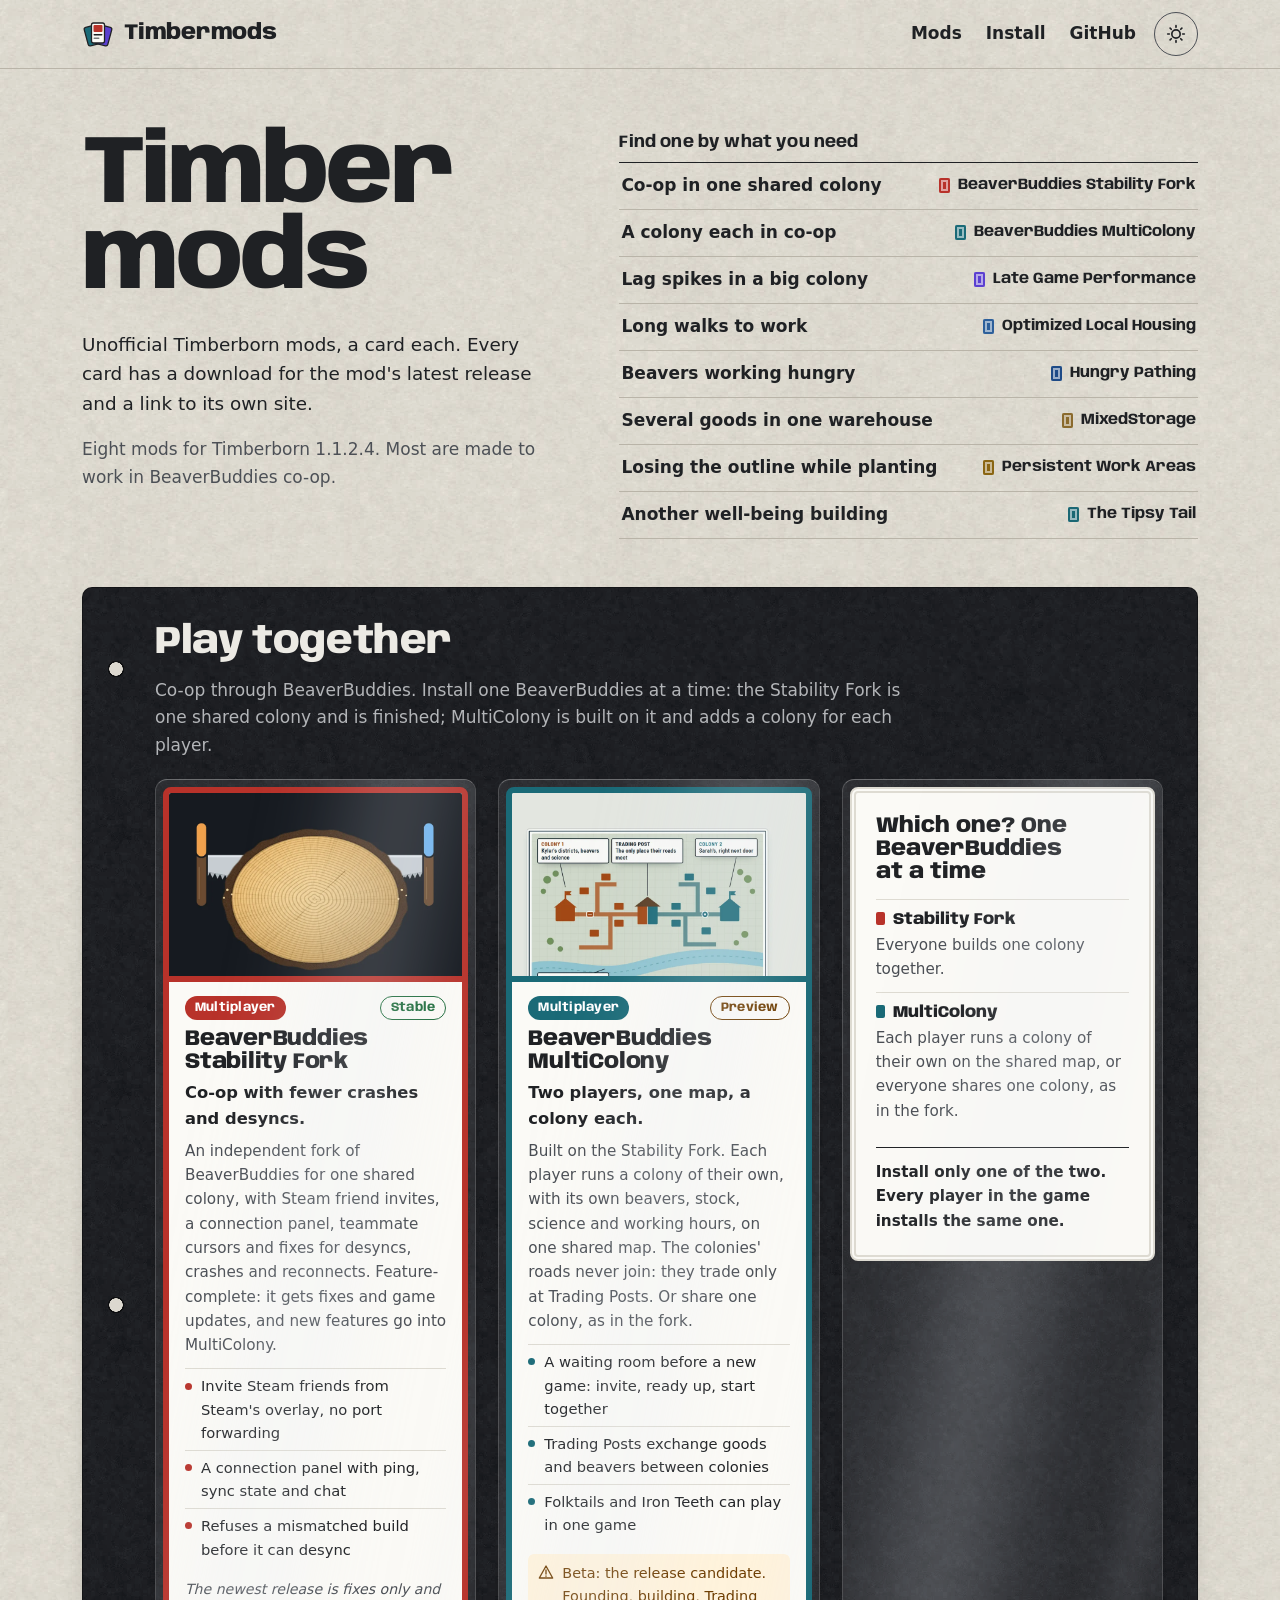
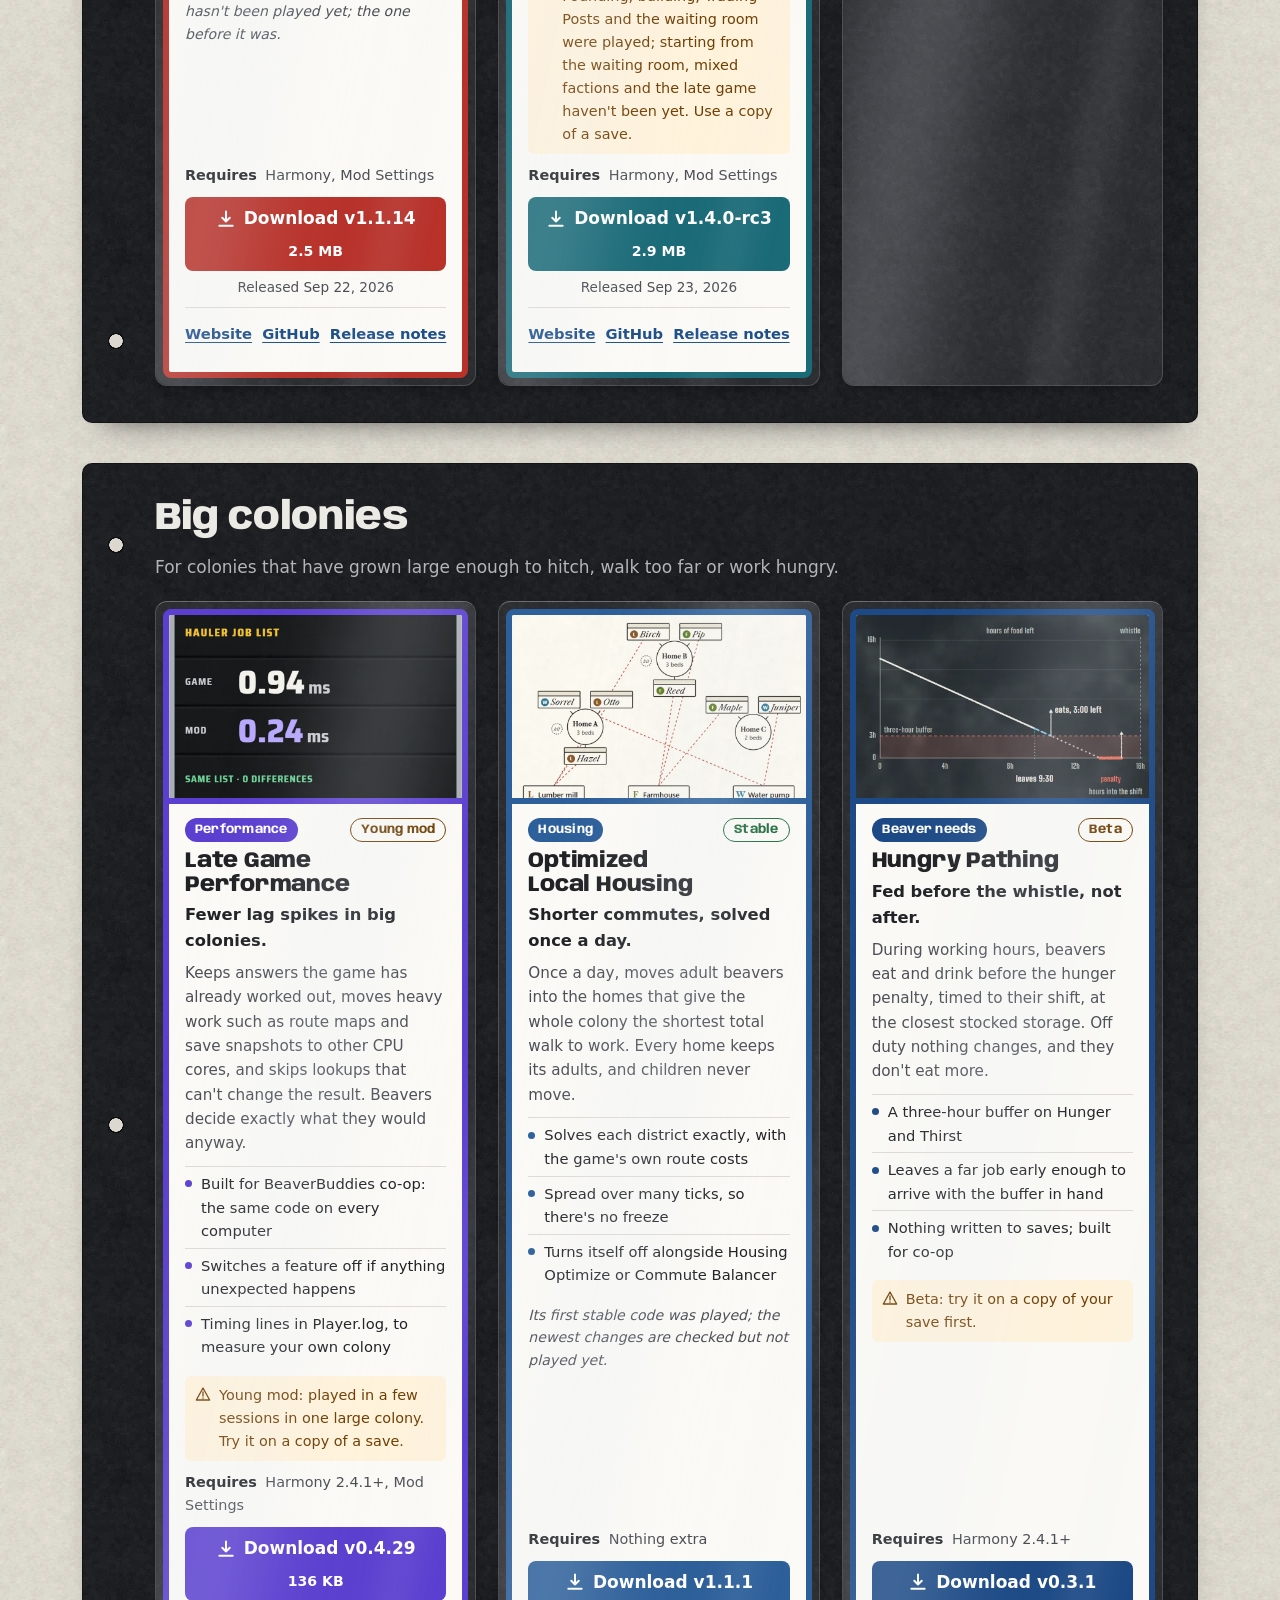
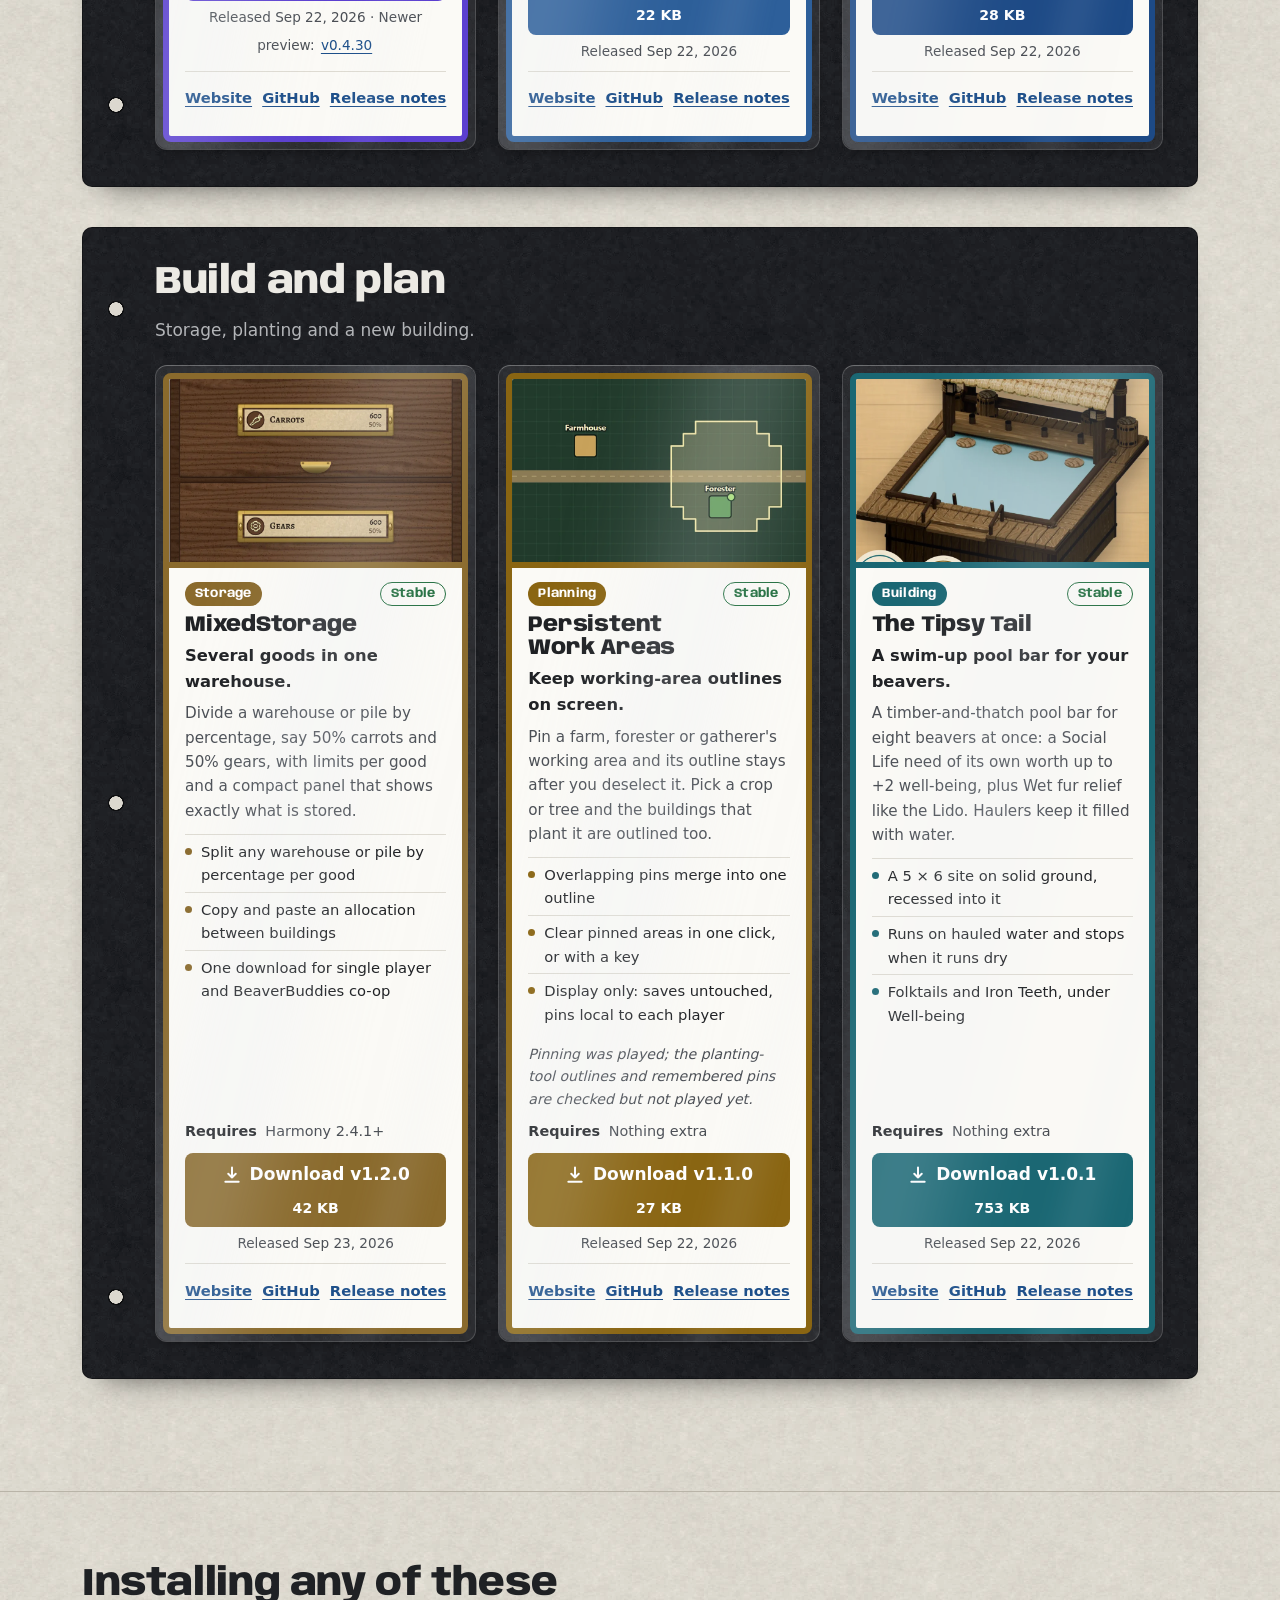
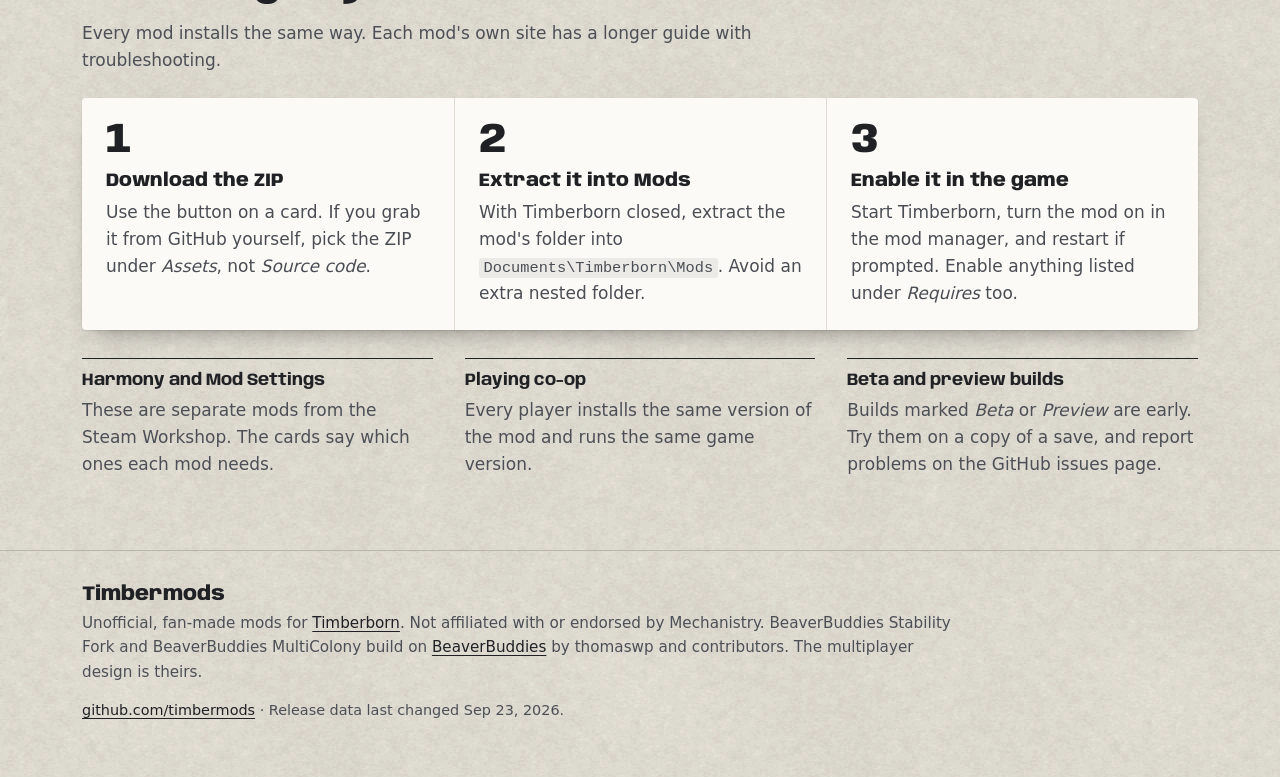
==== index.html @ 6b01802e "Site redesign: the hub as a collector's binder Every mod is a trading card in a clear sleeve, framed" ====
<!doctype html>
<html lang="en">
<head>
  <meta charset="utf-8">
  <meta name="viewport" content="width=device-width, initial-scale=1">
  <title>Timbermods: Timberborn mods, a card each</title>
  <meta name="description" content="Unofficial Timberborn mods by Timbermods: co-op stability, a colony for each co-op player, fewer lag spikes in big colonies, shorter commutes, better-timed meals, mixed storage, pinned work areas and a swim-up pool bar. Download the latest build or open each mod's own site.">
  <meta name="theme-color" content="#dcd8cf" media="(prefers-color-scheme: light)">
  <meta name="theme-color" content="#16171a" media="(prefers-color-scheme: dark)">
  <link rel="canonical" href="https://timbermods.github.io/">
  <meta property="og:type" content="website">
  <meta property="og:url" content="https://timbermods.github.io/">
  <meta property="og:title" content="Timbermods: Timberborn mods, a card each">
  <meta property="og:description" content="Eight unofficial Timberborn mods, each with a one-click download of its latest release and a link to its own site.">
  <meta property="og:image" content="https://timbermods.github.io/assets/img/og.png">
  <meta name="twitter:card" content="summary_large_image">
  <link rel="icon" href="assets/favicon.svg" type="image/svg+xml">
  <link rel="preload" href="assets/fonts/anybody-latin-800-normal.woff2" as="font" type="font/woff2" crossorigin>
  <link rel="stylesheet" href="assets/style.css">
  <script>
    // Apply a saved theme before first paint so there is no flash.
    try { var t = localStorage.getItem('tbmods.theme'); if (t === 'light' || t === 'dark') document.documentElement.dataset.theme = t; } catch (e) {}
  </script>
</head>
<body>
  <a class="skip" href="#mods">Skip to the mods</a>

  <header class="site-header">
    <div class="wrap bar">
      <a class="brand" href="#top" aria-label="Timbermods, home">
        <svg class="logo" viewBox="0 0 32 32" aria-hidden="true"><g stroke="#1f2124" stroke-width="1.3" stroke-linejoin="round"><rect x="4" y="8" width="13" height="19" rx="2" fill="#1a6a77" transform="rotate(-15 10.5 17.5)"/><rect x="15" y="8" width="13" height="19" rx="2" fill="#5b3fd0" transform="rotate(15 21.5 17.5)"/><rect x="9.5" y="5" width="13" height="20" rx="2" fill="#fbfaf6"/></g><rect x="11.5" y="7" width="9" height="7" rx="1" fill="#b8322a"/><rect x="11.5" y="16" width="9" height="1.6" rx=".8" fill="#1f2124"/><rect x="11.5" y="19.5" width="6" height="1.6" rx=".8" fill="#1f2124" opacity=".6"/></svg>
        <span class="brand-text">Timbermods</span>
      </a>
      <nav aria-label="Primary">
        <a href="#mods">Mods</a>
        <a href="#install">Install</a>
        <a href="https://github.com/timbermods" rel="noopener">GitHub</a>
        <button class="theme-toggle" type="button" aria-label="Switch between light and dark theme">
          <svg viewBox="0 0 24 24" aria-hidden="true"><path class="sun" d="M12 4V2m0 20v-2m8-8h2M2 12h2m13.66-5.66 1.41-1.41M4.93 19.07l1.41-1.41m0-11.32L4.93 4.93m14.14 14.14-1.41-1.41M12 7a5 5 0 1 0 0 10 5 5 0 0 0 0-10Z"/><path class="moon" d="M20 14.5A8.5 8.5 0 0 1 9.5 4a8.5 8.5 0 1 0 10.5 10.5Z"/></svg>
        </button>
      </nav>
    </div>
  </header>

  <main id="top">
    <section class="cover">
      <div class="wrap cover-grid">
        <div>
          <h1><span>Timber</span><span>mods</span></h1>
          <p class="lead">Unofficial Timberborn mods, a card each. Every card has a download for the mod's latest release and a link to its own site.</p>
          <p class="cover-facts">Eight mods for Timberborn 1.1.2.4. Most are made to work in BeaverBuddies co-op.</p>
        </div>
        <nav class="needs" aria-label="Find a mod by what you need">
          <h2>Find one by what you need</h2>
          <ul>
          <li><a href="#beaverbuddies-stability-fork"><span class="need">Co-op in one shared colony</span><span class="to" style="--c:#b8322a">BeaverBuddies Stability Fork</span></a></li>
          <li><a href="#beaverbuddies-multicolony"><span class="need">A colony each in co-op</span><span class="to" style="--c:#1a6a77">BeaverBuddies MultiColony</span></a></li>
          <li><a href="#late-game-performance"><span class="need">Lag spikes in a big colony</span><span class="to" style="--c:#5b3fd0">Late Game Performance</span></a></li>
          <li><a href="#optimized-local-housing"><span class="need">Long walks to work</span><span class="to" style="--c:#2d5f9a">Optimized Local Housing</span></a></li>
          <li><a href="#hungry-pathing"><span class="need">Beavers working hungry</span><span class="to" style="--c:#1d4a86">Hungry Pathing</span></a></li>
          <li><a href="#mixedstorage"><span class="need">Several goods in one warehouse</span><span class="to" style="--c:#8a6a2c">MixedStorage</span></a></li>
          <li><a href="#persistent-work-areas"><span class="need">Losing the outline while planting</span><span class="to" style="--c:#8a6512">Persistent Work Areas</span></a></li>
          <li><a href="#the-tipsy-tail"><span class="need">Another well-being building</span><span class="to" style="--c:#1a6773">The Tipsy Tail</span></a></li>
          </ul>
        </nav>
      </div>
    </section>

    <section id="mods" class="binder" aria-labelledby="mods-title">
      <div class="wrap">
      <h2 id="mods-title" class="sr-only">The mods</h2>
      <section class="page" aria-labelledby="page-play">
        <div class="page-head"><h2 id="page-play">Play together</h2><p>Co-op through BeaverBuddies. Install one BeaverBuddies at a time: the Stability Fork is one shared colony and is finished; MultiColony is built on it and adds a colony for each player.</p></div>
        <div class="pockets">
        <div class="sleeve"><article class="card" id="beaverbuddies-stability-fork" style="--c:#b8322a"
                 data-repo="timbermods/BeaverBuddies-Stability-Fork" data-asset="^BeaverBuddies-Stability-Fork-[\d.]+\.zip$">
          <a class="banner" href="https://timbermods.github.io/BeaverBuddies-Stability-Fork/" tabindex="-1" aria-hidden="true"><img src="assets/img/cards/beaverbuddies-stability-fork.webp" width="960" height="600" alt="" loading="lazy" decoding="async"></a>
          <div class="body">
            <div class="meta"><span class="pill tag">Multiplayer</span><span class="pill status" data-status hidden></span></div>
            <h3><a href="https://timbermods.github.io/BeaverBuddies-Stability-Fork/">BeaverBuddies Stability Fork</a></h3>
            <p class="tagline">Co-op with fewer crashes and desyncs.</p>
            <p class="blurb">An independent fork of BeaverBuddies for one shared colony, with Steam friend invites, a connection panel, teammate cursors and fixes for desyncs, crashes and reconnects. Feature-complete: it gets fixes and game updates, and new features go into MultiColony.</p>
            <ul class="facts"><li>Invite Steam friends from Steam's overlay, no port forwarding</li><li>A connection panel with ping, sync state and chat</li><li>Refuses a mismatched build before it can desync</li></ul>
            <p class="status-line">The newest release is fixes only and hasn't been played yet; the one before it was.</p>
            <p class="req"><span>Requires</span> Harmony, Mod Settings</p>
            <div class="dl">
              <a class="btn" data-download href="https://github.com/timbermods/BeaverBuddies-Stability-Fork/releases" rel="noopener"><svg viewBox="0 0 24 24" aria-hidden="true"><path d="M12 3v12m0 0-4.5-4.5M12 15l4.5-4.5M4 20h16"/></svg><span class="btn-label">Download latest</span><span class="btn-size" data-size></span></a>
              <p class="dl-note" data-note aria-live="polite"></p>
            </div>
            <p class="links"><a class="primary-link" href="https://timbermods.github.io/BeaverBuddies-Stability-Fork/">Website</a><a href="https://github.com/timbermods/BeaverBuddies-Stability-Fork" rel="noopener">GitHub</a><a data-notes href="https://github.com/timbermods/BeaverBuddies-Stability-Fork/releases" rel="noopener">Release notes</a></p>
          </div>
        </article></div>
        <div class="sleeve"><article class="card" id="beaverbuddies-multicolony" style="--c:#1a6a77"
                 data-repo="timbermods/BeaverBuddies-MultiColony" data-asset="^BeaverBuddies-MultiColony-[\w.-]+\.zip$" data-maturity="Beta">
          <a class="banner" href="https://timbermods.github.io/BeaverBuddies-MultiColony/" tabindex="-1" aria-hidden="true"><img src="assets/img/cards/beaverbuddies-multicolony.webp" width="960" height="600" alt="" loading="lazy" decoding="async"></a>
          <div class="body">
            <div class="meta"><span class="pill tag">Multiplayer</span><span class="pill status" data-status hidden></span></div>
            <h3><a href="https://timbermods.github.io/BeaverBuddies-MultiColony/">BeaverBuddies MultiColony</a></h3>
            <p class="tagline">Two players, one map, a colony each.</p>
            <p class="blurb">Built on the Stability Fork. Each player runs a colony of their own, with its own beavers, stock, science and working hours, on one shared map. The colonies' roads never join: they trade only at Trading Posts. Or share one colony, as in the fork.</p>
            <ul class="facts"><li>A waiting room before a new game: invite, ready up, start together</li><li>Trading Posts exchange goods and beavers between colonies</li><li>Folktails and Iron Teeth can play in one game</li></ul>
            <p class="caution"><svg viewBox="0 0 24 24" aria-hidden="true"><path d="M12 3 2 21h20L12 3Zm0 6v6m0 3v.5"/></svg>Beta: the release candidate. Founding, building, Trading Posts and the waiting room were played; starting from the waiting room, mixed factions and the late game haven't been yet. Use a copy of a save.</p>
            <p class="req"><span>Requires</span> Harmony, Mod Settings</p>
            <div class="dl">
              <a class="btn" data-download href="https://github.com/timbermods/BeaverBuddies-MultiColony/releases" rel="noopener"><svg viewBox="0 0 24 24" aria-hidden="true"><path d="M12 3v12m0 0-4.5-4.5M12 15l4.5-4.5M4 20h16"/></svg><span class="btn-label">Download latest</span><span class="btn-size" data-size></span></a>
              <p class="dl-note" data-note aria-live="polite"></p>
            </div>
            <p class="links"><a class="primary-link" href="https://timbermods.github.io/BeaverBuddies-MultiColony/">Website</a><a href="https://github.com/timbermods/BeaverBuddies-MultiColony" rel="noopener">GitHub</a><a data-notes href="https://github.com/timbermods/BeaverBuddies-MultiColony/releases" rel="noopener">Release notes</a></p>
          </div>
        </article></div>
        <div class="sleeve insert-sleeve"><div class="insert">
          <h3>Which one? One BeaverBuddies at a time</h3>
          <dl>
            <div style="--c:#b8322a"><dt>Stability Fork</dt><dd>Everyone builds one colony together.</dd></div>
            <div style="--c:#1a6a77"><dt>MultiColony</dt><dd>Each player runs a colony of their own on the shared map, or everyone shares one colony, as in the fork.</dd></div>
          </dl>
          <p>Install only one of the two. Every player in the game installs the same one.</p>
        </div></div>
        </div>
      </section>
      <section class="page" aria-labelledby="page-big">
        <div class="page-head"><h2 id="page-big">Big colonies</h2><p>For colonies that have grown large enough to hitch, walk too far or work hungry.</p></div>
        <div class="pockets">
        <div class="sleeve"><article class="card" id="late-game-performance" style="--c:#5b3fd0"
                 data-repo="timbermods/LateGamePerformance" data-asset="^LateGamePerformance-[\d.]+\.zip$" data-maturity="Young mod">
          <a class="banner" href="https://timbermods.github.io/LateGamePerformance/" tabindex="-1" aria-hidden="true"><img src="assets/img/cards/late-game-performance.webp" width="960" height="600" alt="" loading="lazy" decoding="async"></a>
          <div class="body">
            <div class="meta"><span class="pill tag">Performance</span><span class="pill status" data-status hidden></span></div>
            <h3><a href="https://timbermods.github.io/LateGamePerformance/">Late Game Performance</a></h3>
            <p class="tagline">Fewer lag spikes in big colonies.</p>
            <p class="blurb">Keeps answers the game has already worked out, moves heavy work such as route maps and save snapshots to other CPU cores, and skips lookups that can't change the result. Beavers decide exactly what they would anyway.</p>
            <ul class="facts"><li>Built for BeaverBuddies co-op: the same code on every computer</li><li>Switches a feature off if anything unexpected happens</li><li>Timing lines in Player.log, to measure your own colony</li></ul>
            <p class="caution"><svg viewBox="0 0 24 24" aria-hidden="true"><path d="M12 3 2 21h20L12 3Zm0 6v6m0 3v.5"/></svg>Young mod: played in a few sessions in one large colony. Try it on a copy of a save.</p>
            <p class="req"><span>Requires</span> Harmony 2.4.1+, Mod Settings</p>
            <div class="dl">
              <a class="btn" data-download href="https://github.com/timbermods/LateGamePerformance/releases" rel="noopener"><svg viewBox="0 0 24 24" aria-hidden="true"><path d="M12 3v12m0 0-4.5-4.5M12 15l4.5-4.5M4 20h16"/></svg><span class="btn-label">Download latest</span><span class="btn-size" data-size></span></a>
              <p class="dl-note" data-note aria-live="polite"></p>
            </div>
            <p class="links"><a class="primary-link" href="https://timbermods.github.io/LateGamePerformance/">Website</a><a href="https://github.com/timbermods/LateGamePerformance" rel="noopener">GitHub</a><a data-notes href="https://github.com/timbermods/LateGamePerformance/releases" rel="noopener">Release notes</a></p>
          </div>
        </article></div>
        <div class="sleeve"><article class="card" id="optimized-local-housing" style="--c:#2d5f9a"
                 data-repo="timbermods/OptimizedLocalHousing" data-asset="^OptimizedLocalHousing-v[\d.]+\.zip$">
          <a class="banner" href="https://timbermods.github.io/OptimizedLocalHousing/" tabindex="-1" aria-hidden="true"><img src="assets/img/cards/optimized-local-housing.webp" width="960" height="600" alt="" loading="lazy" decoding="async"></a>
          <div class="body">
            <div class="meta"><span class="pill tag">Housing</span><span class="pill status" data-status hidden></span></div>
            <h3><a href="https://timbermods.github.io/OptimizedLocalHousing/">Optimized Local Housing</a></h3>
            <p class="tagline">Shorter commutes, solved once a day.</p>
            <p class="blurb">Once a day, moves adult beavers into the homes that give the whole colony the shortest total walk to work. Every home keeps its adults, and children never move.</p>
            <ul class="facts"><li>Solves each district exactly, with the game's own route costs</li><li>Spread over many ticks, so there's no freeze</li><li>Turns itself off alongside Housing Optimize or Commute Balancer</li></ul>
            <p class="status-line">Its first stable code was played; the newest changes are checked but not played yet.</p>
            <p class="req"><span>Requires</span> Nothing extra</p>
            <div class="dl">
              <a class="btn" data-download href="https://github.com/timbermods/OptimizedLocalHousing/releases" rel="noopener"><svg viewBox="0 0 24 24" aria-hidden="true"><path d="M12 3v12m0 0-4.5-4.5M12 15l4.5-4.5M4 20h16"/></svg><span class="btn-label">Download latest</span><span class="btn-size" data-size></span></a>
              <p class="dl-note" data-note aria-live="polite"></p>
            </div>
            <p class="links"><a class="primary-link" href="https://timbermods.github.io/OptimizedLocalHousing/">Website</a><a href="https://github.com/timbermods/OptimizedLocalHousing" rel="noopener">GitHub</a><a data-notes href="https://github.com/timbermods/OptimizedLocalHousing/releases" rel="noopener">Release notes</a></p>
          </div>
        </article></div>
        <div class="sleeve"><article class="card" id="hungry-pathing" style="--c:#1d4a86"
                 data-repo="timbermods/HungryPathing" data-asset="^HungryPathing-[\d.]+\.zip$" data-maturity="Beta">
          <a class="banner" href="https://timbermods.github.io/HungryPathing/" tabindex="-1" aria-hidden="true"><img src="assets/img/cards/hungry-pathing.webp" width="960" height="600" alt="" loading="lazy" decoding="async"></a>
          <div class="body">
            <div class="meta"><span class="pill tag">Beaver needs</span><span class="pill status" data-status hidden></span></div>
            <h3><a href="https://timbermods.github.io/HungryPathing/">Hungry Pathing</a></h3>
            <p class="tagline">Fed before the whistle, not after.</p>
            <p class="blurb">During working hours, beavers eat and drink before the hunger penalty, timed to their shift, at the closest stocked storage. Off duty nothing changes, and they don't eat more.</p>
            <ul class="facts"><li>A three-hour buffer on Hunger and Thirst</li><li>Leaves a far job early enough to arrive with the buffer in hand</li><li>Nothing written to saves; built for co-op</li></ul>
            <p class="caution"><svg viewBox="0 0 24 24" aria-hidden="true"><path d="M12 3 2 21h20L12 3Zm0 6v6m0 3v.5"/></svg>Beta: try it on a copy of your save first.</p>
            <p class="req"><span>Requires</span> Harmony 2.4.1+</p>
            <div class="dl">
              <a class="btn" data-download href="https://github.com/timbermods/HungryPathing/releases" rel="noopener"><svg viewBox="0 0 24 24" aria-hidden="true"><path d="M12 3v12m0 0-4.5-4.5M12 15l4.5-4.5M4 20h16"/></svg><span class="btn-label">Download latest</span><span class="btn-size" data-size></span></a>
              <p class="dl-note" data-note aria-live="polite"></p>
            </div>
            <p class="links"><a class="primary-link" href="https://timbermods.github.io/HungryPathing/">Website</a><a href="https://github.com/timbermods/HungryPathing" rel="noopener">GitHub</a><a data-notes href="https://github.com/timbermods/HungryPathing/releases" rel="noopener">Release notes</a></p>
          </div>
        </article></div>
        </div>
      </section>
      <section class="page" aria-labelledby="page-build">
        <div class="page-head"><h2 id="page-build">Build and plan</h2><p>Storage, planting and a new building.</p></div>
        <div class="pockets">
        <div class="sleeve"><article class="card" id="mixedstorage" style="--c:#8a6a2c"
                 data-repo="timbermods/MixedStorage" data-asset="^MixedStorage-v[\d.]+\.zip$">
          <a class="banner" href="https://timbermods.github.io/MixedStorage/" tabindex="-1" aria-hidden="true"><img src="assets/img/cards/mixedstorage.webp" width="960" height="600" alt="" loading="lazy" decoding="async"></a>
          <div class="body">
            <div class="meta"><span class="pill tag">Storage</span><span class="pill status" data-status hidden></span></div>
            <h3><a href="https://timbermods.github.io/MixedStorage/">MixedStorage</a></h3>
            <p class="tagline">Several goods in one warehouse.</p>
            <p class="blurb">Divide a warehouse or pile by percentage, say 50% carrots and 50% gears, with limits per good and a compact panel that shows exactly what is stored.</p>
            <ul class="facts"><li>Split any warehouse or pile by percentage per good</li><li>Copy and paste an allocation between buildings</li><li>One download for single player and BeaverBuddies co-op</li></ul>
            <p class="req"><span>Requires</span> Harmony 2.4.1+</p>
            <div class="dl">
              <a class="btn" data-download href="https://github.com/timbermods/MixedStorage/releases" rel="noopener"><svg viewBox="0 0 24 24" aria-hidden="true"><path d="M12 3v12m0 0-4.5-4.5M12 15l4.5-4.5M4 20h16"/></svg><span class="btn-label">Download latest</span><span class="btn-size" data-size></span></a>
              <p class="dl-note" data-note aria-live="polite"></p>
            </div>
            <p class="links"><a class="primary-link" href="https://timbermods.github.io/MixedStorage/">Website</a><a href="https://github.com/timbermods/MixedStorage" rel="noopener">GitHub</a><a data-notes href="https://github.com/timbermods/MixedStorage/releases" rel="noopener">Release notes</a></p>
          </div>
        </article></div>
        <div class="sleeve"><article class="card" id="persistent-work-areas" style="--c:#8a6512"
                 data-repo="timbermods/PersistentWorkAreas" data-asset="^PersistentWorkAreas-v[\d.]+\.zip$">
          <a class="banner" href="https://timbermods.github.io/PersistentWorkAreas/" tabindex="-1" aria-hidden="true"><img src="assets/img/cards/persistent-work-areas.webp" width="960" height="600" alt="" loading="lazy" decoding="async"></a>
          <div class="body">
            <div class="meta"><span class="pill tag">Planning</span><span class="pill status" data-status hidden></span></div>
            <h3><a href="https://timbermods.github.io/PersistentWorkAreas/">Persistent Work Areas</a></h3>
            <p class="tagline">Keep working-area outlines on screen.</p>
            <p class="blurb">Pin a farm, forester or gatherer's working area and its outline stays after you deselect it. Pick a crop or tree and the buildings that plant it are outlined too.</p>
            <ul class="facts"><li>Overlapping pins merge into one outline</li><li>Clear pinned areas in one click, or with a key</li><li>Display only: saves untouched, pins local to each player</li></ul>
            <p class="status-line">Pinning was played; the planting-tool outlines and remembered pins are checked but not played yet.</p>
            <p class="req"><span>Requires</span> Nothing extra</p>
            <div class="dl">
              <a class="btn" data-download href="https://github.com/timbermods/PersistentWorkAreas/releases" rel="noopener"><svg viewBox="0 0 24 24" aria-hidden="true"><path d="M12 3v12m0 0-4.5-4.5M12 15l4.5-4.5M4 20h16"/></svg><span class="btn-label">Download latest</span><span class="btn-size" data-size></span></a>
              <p class="dl-note" data-note aria-live="polite"></p>
            </div>
            <p class="links"><a class="primary-link" href="https://timbermods.github.io/PersistentWorkAreas/">Website</a><a href="https://github.com/timbermods/PersistentWorkAreas" rel="noopener">GitHub</a><a data-notes href="https://github.com/timbermods/PersistentWorkAreas/releases" rel="noopener">Release notes</a></p>
          </div>
        </article></div>
        <div class="sleeve"><article class="card" id="the-tipsy-tail" style="--c:#1a6773"
                 data-repo="timbermods/timberborn-tipsy-tail" data-asset="-mod\.zip$">
          <a class="banner" href="https://timbermods.github.io/timberborn-tipsy-tail/" tabindex="-1" aria-hidden="true"><img src="assets/img/cards/the-tipsy-tail.webp" width="960" height="600" alt="" loading="lazy" decoding="async"></a>
          <div class="body">
            <div class="meta"><span class="pill tag">Building</span><span class="pill status" data-status hidden></span></div>
            <h3><a href="https://timbermods.github.io/timberborn-tipsy-tail/">The Tipsy Tail</a></h3>
            <p class="tagline">A swim-up pool bar for your beavers.</p>
            <p class="blurb">A timber-and-thatch pool bar for eight beavers at once: a Social Life need of its own worth up to +2 well-being, plus Wet fur relief like the Lido. Haulers keep it filled with water.</p>
            <ul class="facts"><li>A 5 × 6 site on solid ground, recessed into it</li><li>Runs on hauled water and stops when it runs dry</li><li>Folktails and Iron Teeth, under Well-being</li></ul>
            <p class="req"><span>Requires</span> Nothing extra</p>
            <div class="dl">
              <a class="btn" data-download href="https://github.com/timbermods/timberborn-tipsy-tail/releases" rel="noopener"><svg viewBox="0 0 24 24" aria-hidden="true"><path d="M12 3v12m0 0-4.5-4.5M12 15l4.5-4.5M4 20h16"/></svg><span class="btn-label">Download latest</span><span class="btn-size" data-size></span></a>
              <p class="dl-note" data-note aria-live="polite"></p>
            </div>
            <p class="links"><a class="primary-link" href="https://timbermods.github.io/timberborn-tipsy-tail/">Website</a><a href="https://github.com/timbermods/timberborn-tipsy-tail" rel="noopener">GitHub</a><a data-notes href="https://github.com/timbermods/timberborn-tipsy-tail/releases" rel="noopener">Release notes</a></p>
          </div>
        </article></div>
        </div>
      </section>
      </div>
    </section>

    <section id="install" class="install" aria-labelledby="install-title">
      <div class="wrap">
        <h2 id="install-title">Installing any of these</h2>
        <p class="section-lead">Every mod installs the same way. Each mod's own site has a longer guide with troubleshooting.</p>
        <ol class="steps">
          <li>
            <span class="step-n" aria-hidden="true">1</span>
            <h3>Download the ZIP</h3>
            <p>Use the button on a card. If you grab it from GitHub yourself, pick the ZIP under <em>Assets</em>, not <em>Source code</em>.</p>
          </li>
          <li>
            <span class="step-n" aria-hidden="true">2</span>
            <h3>Extract it into Mods</h3>
            <p>With Timberborn closed, extract the mod's folder into <code>Documents\Timberborn\Mods</code>. Avoid an extra nested folder.</p>
          </li>
          <li>
            <span class="step-n" aria-hidden="true">3</span>
            <h3>Enable it in the game</h3>
            <p>Start Timberborn, turn the mod on in the mod manager, and restart if prompted. Enable anything listed under <em>Requires</em> too.</p>
          </li>
        </ol>
        <div class="notes">
          <div><h3>Harmony and Mod Settings</h3><p>These are separate mods from the Steam Workshop. The cards say which ones each mod needs.</p></div>
          <div><h3>Playing co-op</h3><p>Every player installs the same version of the mod and runs the same game version.</p></div>
          <div><h3>Beta and preview builds</h3><p>Builds marked <em>Beta</em> or <em>Preview</em> are early. Try them on a copy of a save, and report problems on the GitHub issues page.</p></div>
        </div>
      </div>
    </section>
  </main>

  <footer class="site-footer">
    <div class="wrap">
      <p><strong class="foot-brand">Timbermods</strong> Unofficial, fan-made mods for <a href="https://timberborn.com" rel="noopener">Timberborn</a>. Not affiliated with or endorsed by Mechanistry. BeaverBuddies Stability Fork and BeaverBuddies MultiColony build on <a href="https://github.com/thomaswp/BeaverBuddies" rel="noopener">BeaverBuddies</a> by thomaswp and contributors. The multiplayer design is theirs.</p>
      <p class="fine"><a href="https://github.com/timbermods" rel="noopener">github.com/timbermods</a> · <span data-generated>Release data loads from GitHub.</span></p>
    </div>
  </footer>

  <script src="assets/site.js" defer></script>
</body>
</html>
---- assets/style.css ----
/*
 * Timbermods: the org hub. A collector's binder of trading cards: every mod is a card in its own sleeve, printed in
 * its own site's colours with its own site's art, so a player who came from one mod's site recognises it at once.
 * The binder only holds them: a felt mat, dark PVC pages with punched ring holes, clear sleeves with a faint sheen.
 * Textures are produced by assets/img/make_textures.py; card art is taken from each mod's own site.
 * Anybody is self-hosted (assets/fonts/, OFL). No build step, no external requests besides GitHub's API.
 */

@font-face { font-family: "Anybody"; font-style: normal; font-weight: 700; font-display: swap; src: url("fonts/anybody-latin-700-normal.woff2") format("woff2"); }
@font-face { font-family: "Anybody"; font-style: normal; font-weight: 800; font-display: swap; src: url("fonts/anybody-latin-800-normal.woff2") format("woff2"); }

:root {
  color-scheme: light;
  --mat: #dcd8cf;
  --mat-tex: url("img/felt-light.webp");
  --ink: #1f2124;
  --muted: #4c5056;
  --rule: #b9b4a8;
  --page: #1d1f23;
  --page-tex: url("img/binder.webp");
  --page-edge: rgba(0, 0, 0, .35);
  --page-ink: #eceae4;
  --page-muted: #b3b5b8;
  --stock: #fbfaf6;
  --card-ink: #1f2124;
  --card-muted: #4a4e54;
  --card-rule: #dedbd2;
  --link: #1d4f8a;
  --focus: #1d4f8a;
  --warn-bg: #fff3dc;
  --warn-ink: #6e3d00;
  --ok: #1d6b3a;
  --code-bg: rgba(31, 33, 36, .07);
  --display: "Anybody", "Arial Narrow", sans-serif;
  --sans: system-ui, -apple-system, "Segoe UI", Roboto, "Helvetica Neue", Arial, sans-serif;
  --mono: ui-monospace, "Cascadia Code", "SF Mono", Consolas, "Liberation Mono", monospace;
  --wrap: 1180px;
  --gutter: clamp(16px, 4vw, 32px);
}
@media (prefers-color-scheme: dark) {
  :root:not([data-theme="light"]) {
    color-scheme: dark;
    --mat: #16171a;
    --mat-tex: url("img/felt-dark.webp");
    --ink: #eceae4;
    --muted: #b3b5b8;
    --rule: #34363b;
    --link: #9cc2f0;
    --focus: #f0d27a;
    --code-bg: rgba(236, 234, 228, .08);
    --page: #2a2c31;
    --page-tex: url("img/binder-dark.webp");
    --page-edge: rgba(255, 255, 255, .09);
  }
}
:root[data-theme="dark"] {
  color-scheme: dark;
  --mat: #16171a;
  --mat-tex: url("img/felt-dark.webp");
  --ink: #eceae4;
  --muted: #b3b5b8;
  --rule: #34363b;
  --link: #9cc2f0;
  --focus: #f0d27a;
  --code-bg: rgba(236, 234, 228, .08);
  --page: #2a2c31;
  --page-tex: url("img/binder-dark.webp");
  --page-edge: rgba(255, 255, 255, .09);
}

/* ---------- base ---------- */
*, *::before, *::after { box-sizing: border-box; }
html { -webkit-text-size-adjust: 100%; scroll-behavior: smooth; scroll-padding-top: 16px; }
body { margin: 0; background: var(--mat) var(--mat-tex); color: var(--ink); font: 400 1.0625rem/1.6 var(--sans); overflow-wrap: break-word; }
img, svg { max-width: 100%; }
[hidden] { display: none !important; }
a { color: var(--link); text-decoration-thickness: 1px; text-underline-offset: 3px; }
a:hover { text-decoration-thickness: 2px; }
:focus-visible { outline: 3px solid var(--focus); outline-offset: 3px; border-radius: 3px; }
h1, h2, h3 { margin: 0 0 .4em; line-height: 1.08; text-wrap: balance; }
h2 { font: 800 clamp(1.7rem, 3.2vw, 2.4rem)/1.05 var(--display); letter-spacing: -.01em; }
p { margin: 0 0 1em; }
code { font-family: var(--mono); font-size: .9em; background: var(--code-bg); padding: .06em .3em; border-radius: 3px; }
.wrap { max-width: var(--wrap); margin: 0 auto; padding-left: var(--gutter); padding-right: var(--gutter); }
.sr-only { position: absolute; width: 1px; height: 1px; overflow: hidden; clip: rect(0 0 0 0); white-space: nowrap; }
.skip { position: absolute; left: 12px; top: -60px; z-index: 20; background: var(--stock); color: var(--card-ink); padding: 12px 16px; border-radius: 6px; font-weight: 700; text-decoration: none; }
.skip:focus { top: 12px; }

/* ---------- header ---------- */
.site-header { border-bottom: 1px solid var(--rule); }
.bar { display: flex; align-items: center; justify-content: space-between; gap: 6px 24px; min-height: 68px; flex-wrap: wrap; }
.brand { display: inline-flex; align-items: center; gap: 10px; min-height: 44px; color: var(--ink); text-decoration: none; }
.brand svg { width: 32px; height: 32px; flex: none; }
.brand-text { font: 800 1.35rem/1 var(--display); letter-spacing: -.01em; }
.site-header nav { display: flex; align-items: center; flex-wrap: wrap; }
.site-header nav a { display: inline-flex; align-items: center; min-height: 44px; padding: 0 12px; color: var(--ink); font-weight: 650; text-decoration: none; }
.site-header nav a:hover { text-decoration: underline; }
.theme-toggle { display: inline-grid; place-items: center; width: 44px; height: 44px; margin-left: 6px; border: 1px solid var(--muted); border-radius: 50%; background: transparent; color: var(--ink); cursor: pointer; }
.theme-toggle:hover { background: var(--code-bg); }
.theme-toggle svg { width: 20px; height: 20px; fill: none; stroke: currentColor; stroke-width: 2; stroke-linecap: round; stroke-linejoin: round; }
.theme-toggle .moon { display: none; }
:root[data-theme="dark"] .theme-toggle .sun { display: none; }
:root[data-theme="dark"] .theme-toggle .moon { display: block; }
@media (prefers-color-scheme: dark) {
  :root:not([data-theme="light"]) .theme-toggle .sun { display: none; }
  :root:not([data-theme="light"]) .theme-toggle .moon { display: block; }
}

/* ---------- the binder cover ---------- */
.cover { padding: clamp(32px, 5vw, 64px) 0 clamp(28px, 4vw, 48px); }
.cover-grid { display: grid; grid-template-columns: minmax(0, .9fr) minmax(0, 1.1fr); gap: clamp(24px, 5vw, 64px); align-items: start; }
.cover h1 { font: 800 clamp(3.2rem, 7.5vw, 6rem)/.9 var(--display); letter-spacing: -.03em; margin: 0 0 .25em; overflow-wrap: normal; }
.cover h1 span { display: block; }
.lead { font-size: 1.15rem; max-width: 46ch; }
.cover-facts { color: var(--muted); max-width: 46ch; margin: 0; }
.needs h2 { font: 700 1.05rem/1.2 var(--display); letter-spacing: .01em; margin: 0 0 .5em; }
.needs ul { list-style: none; margin: 0; padding: 0; border-top: 1.5px solid var(--ink); }
.needs li { margin: 0; border-bottom: 1px solid var(--rule); }
.needs a { display: grid; grid-template-columns: minmax(0, 1fr) auto; gap: 4px 16px; align-items: center; min-height: 46px; padding: 6px 2px; color: var(--ink); text-decoration: none; }
.needs a:hover .need { text-decoration: underline; }
.needs .need { font-weight: 600; }
.needs .to { display: inline-flex; align-items: center; gap: 8px; font: 700 .95rem/1.2 var(--display); white-space: nowrap; }
/* a tiny card in the mod's colour, like the corner of its sleeve */
.needs .to::before { content: ""; flex: none; width: 11px; height: 15px; border-radius: 2px; background: var(--c); box-shadow: inset 0 0 0 2px var(--c), inset 0 0 0 4px rgba(255, 255, 255, .55); }

/* ---------- the binder: dark PVC pages with ring holes, clear sleeves ---------- */
.binder { padding: 0 0 clamp(40px, 6vw, 72px); }
.page { position: relative; background: var(--page) var(--page-tex); color: var(--page-ink); border: 1px solid var(--page-edge); border-radius: 10px; padding: clamp(22px, 3vw, 34px) clamp(18px, 3vw, 34px) clamp(24px, 3vw, 36px) clamp(52px, 6vw, 72px); margin: 0 0 clamp(24px, 4vw, 40px); box-shadow: 0 18px 30px -22px rgba(0, 0, 0, .7); }
/* three punched ring holes down the spine edge: top, middle, bottom, whatever the page's height */
.page::before { content: ""; position: absolute; left: clamp(14px, 2.2vw, 24px); top: 0; bottom: 0; width: 18px; pointer-events: none;
  --hole: radial-gradient(circle, var(--mat) 0 6.5px, rgba(0, 0, 0, .55) 7px 8px, transparent 8.5px);
  background: var(--hole) 0 72px / 18px 18px no-repeat, var(--hole) 0 50% / 18px 18px no-repeat, var(--hole) 0 calc(100% - 72px) / 18px 18px no-repeat; }
.page-head { max-width: 760px; margin: 0 0 20px; }
.page-head h2 { color: var(--page-ink); }
.page-head p { color: var(--page-muted); margin: 0; }
.pockets { display: grid; grid-template-columns: repeat(3, minmax(0, 1fr)); gap: clamp(14px, 2vw, 22px); align-items: stretch; }

/* a card in its clear sleeve: the sleeve stands a little beyond the stock and carries the sheen */
.sleeve { position: relative; display: flex; padding: 7px; border-radius: 12px; background: rgba(255, 255, 255, .07); border: 1px solid rgba(255, 255, 255, .16); border-top-color: rgba(255, 255, 255, .3); box-shadow: 0 6px 14px -8px rgba(0, 0, 0, .6); }
.sleeve::after { content: ""; position: absolute; inset: 0; border-radius: inherit; pointer-events: none; background: url("img/sheen.webp") 95% 0 / 220% 220% no-repeat; opacity: .4; transition: background-position .7s cubic-bezier(.2, .8, .2, 1), opacity .7s; }
.sleeve:hover::after, .sleeve:focus-within::after { background-position: 10% 90%; opacity: .6; }
.card { position: relative; display: flex; flex-direction: column; flex: 1; min-width: 0; background: var(--stock); color: var(--card-ink); border-radius: 8px; border: 6px solid var(--c); overflow: hidden; --link: #1d4f8a; }
.banner { display: block; background: var(--c); border-bottom: 6px solid var(--c); }
.banner img { display: block; width: 100%; height: auto; aspect-ratio: 16 / 10; object-fit: cover; }
.body { padding: 14px 16px 16px; display: flex; flex-direction: column; flex: 1; }
.meta { display: flex; justify-content: space-between; align-items: center; gap: 8px; margin: 0 0 8px; }
.pill { display: inline-flex; align-items: center; min-height: 24px; padding: 2px 10px; border-radius: 999px; font: 700 .78rem/1 var(--display); letter-spacing: .02em; }
.pill.tag { background: var(--c); color: #fff; }
.pill.status { border: 1.5px solid currentColor; color: var(--ok); }
.pill.status[data-kind="preview"] { color: var(--warn-ink); }
.card h3 { font: 800 1.35rem/1.08 var(--display); letter-spacing: -.01em; margin: 0 0 .25em; }
.card h3 a { color: var(--card-ink); text-decoration: none; }
.card h3 a:hover { text-decoration: underline; text-decoration-color: var(--c); }
.tagline { font-weight: 750; font-size: 1.02rem; margin: 0 0 .4em; }
.blurb { color: var(--card-muted); font-size: .95rem; margin: 0 0 .7em; }
.facts { list-style: none; margin: 0 0 .8em; padding: 0; font-size: .92rem; }
.facts li { position: relative; padding: 5px 0 5px 16px; border-top: 1px solid var(--card-rule); margin: 0; }
.facts li::before { content: ""; position: absolute; left: 0; top: .9em; width: 7px; height: 7px; border-radius: 50%; background: var(--c); }
.caution { display: flex; gap: 8px; align-items: flex-start; margin: 0 0 .7em; padding: 8px 10px; background: var(--warn-bg); color: var(--warn-ink); border-radius: 6px; font-size: .9rem; }
.caution svg { flex: none; width: 16px; height: 16px; margin-top: 2px; fill: none; stroke: currentColor; stroke-width: 2; stroke-linecap: round; stroke-linejoin: round; }
.status-line { margin: 0 0 .7em; font-size: .88rem; color: var(--card-muted); font-style: italic; }
.req { font-size: .9rem; color: var(--card-muted); margin: auto 0 .7em; }
.req span { font-weight: 700; color: var(--card-ink); margin-right: 4px; }
.dl { margin: 0 0 .5em; }
.btn { display: flex; align-items: center; justify-content: center; gap: 8px; flex-wrap: wrap; min-height: 48px; padding: 8px 16px; border-radius: 8px; background: var(--c); color: #fff; font-weight: 750; text-decoration: none; }
.btn:hover { filter: brightness(.9); color: #fff; }
.btn svg { flex: none; width: 20px; height: 20px; fill: none; stroke: currentColor; stroke-width: 2.4; stroke-linecap: round; stroke-linejoin: round; }
.btn-size { font-weight: 600; font-size: .88rem; }
.btn-size:empty { display: none; }
.dl-note { margin: 6px 0 0; font-size: .85rem; color: var(--card-muted); min-height: 1.3em; text-align: center; }
.dl-note a { display: inline-block; padding: 6px 2px; }
.links { display: flex; flex-wrap: wrap; justify-content: space-between; gap: 0 10px; margin: 0; border-top: 1px solid var(--card-rule); padding-top: 4px; }
.links a { display: inline-flex; align-items: center; min-height: 44px; color: var(--link); font-weight: 650; font-size: .92rem; }
.links .primary-link { font-weight: 750; }

/* a printed insert in the pocket a page doesn't fill */
.insert { flex: 1 1 auto; align-self: flex-start; background: var(--stock); color: var(--card-ink); border-radius: 8px; padding: 22px 20px; border: 6px double var(--card-rule); display: flex; flex-direction: column; }
.insert h3 { font: 800 1.35rem/1.08 var(--display); margin: 0 0 14px; }
.insert dl { margin: 0 0 14px; }
.insert dl > div { padding: 10px 0; border-top: 1px solid var(--card-rule); }
.insert dt { font: 800 1rem/1.2 var(--display); }
.insert dt::before { content: ""; display: inline-block; width: 9px; height: 13px; margin-right: 8px; border-radius: 2px; vertical-align: -1px; background: var(--c); }
.insert dd { margin: 4px 0 0; color: var(--card-muted); font-size: .95rem; }
.insert > p:last-child { margin: 0; padding-top: 12px; border-top: 1.5px solid var(--card-ink); font-weight: 650; font-size: .95rem; }

/* ---------- install ---------- */
.install { padding: clamp(40px, 6vw, 72px) 0; border-top: 1px solid var(--rule); }
.section-lead { color: var(--muted); max-width: 64ch; }
.steps { list-style: none; margin: 24px 0 28px; padding: 0; display: grid; grid-template-columns: repeat(3, minmax(0, 1fr)); background: var(--stock); color: var(--card-ink); border-radius: 4px; box-shadow: 0 1px 2px rgba(0, 0, 0, .12), 0 12px 24px -14px rgba(0, 0, 0, .45); }
.steps li { margin: 0; padding: 22px 24px 22px; }
.steps li + li { border-left: 1px solid var(--card-rule); }
.steps h3 { font: 800 1.15rem/1.2 var(--display); margin: 8px 0 .35em; }
.steps p { margin: 0; color: var(--card-muted); }
.step-n { display: block; font: 800 2.6rem/1 var(--display); color: var(--card-ink); }
.notes { display: grid; grid-template-columns: repeat(3, minmax(0, 1fr)); gap: 16px 32px; }
.notes > div { border-top: 1.5px solid var(--ink); padding-top: 12px; }
.notes h3 { font: 700 1.05rem/1.25 var(--display); margin: 0 0 .3em; }
.notes p { margin: 0; color: var(--muted); }

/* ---------- footer ---------- */
.site-footer { border-top: 1px solid var(--rule); padding: 32px 0 40px; font-size: .95rem; color: var(--muted); }
.site-footer p { max-width: 90ch; }
.foot-brand { display: block; font: 800 1.25rem/1.2 var(--display); color: var(--ink); margin-bottom: 4px; }
.fine { font-size: .9rem; }
.site-footer a { color: var(--ink); }

/* ---------- 404 ---------- */
.lost { padding: clamp(48px, 8vw, 96px) 0; }
.lost h1 { font: 800 clamp(2.4rem, 6vw, 4rem)/1 var(--display); margin-bottom: .3em; }
.lost .btn, .lost .btn:hover { display: inline-flex; background: var(--ink); color: var(--mat); }

/* ---------- responsive ---------- */
@media (max-width: 1000px) {
  .pockets { grid-template-columns: repeat(2, minmax(0, 1fr)); }
  .insert-sleeve { display: none; }
}
@media (max-width: 860px) {
  .cover-grid, .steps, .notes { grid-template-columns: minmax(0, 1fr); }
  .cover h1 span { display: inline; }
  .steps li + li { border-left: 0; border-top: 1px solid var(--card-rule); }
}
@media (max-width: 620px) {
  .pockets { grid-template-columns: minmax(0, 1fr); }
  .banner img { aspect-ratio: 16 / 7; }
  .sleeve { padding: 4px; }
  .page { padding-left: 32px; padding-right: 8px; }
  .body { padding: 12px 14px 14px; }
  .btn { flex-wrap: nowrap; gap: 6px; padding: 8px 12px; font-size: .98rem; white-space: nowrap; }
  .page { border-radius: 8px; }
  .page::before { left: 7px; }
  .site-header nav a { padding: 0 8px; }
  .needs a { grid-template-columns: minmax(0, 1fr); gap: 2px; }
  .needs .to { justify-self: start; }
  .blurb { font-size: .93rem; }
}
@media (prefers-reduced-motion: reduce) {
  html { scroll-behavior: auto; }
  *, *::before, *::after { transition: none !important; animation: none !important; }
}
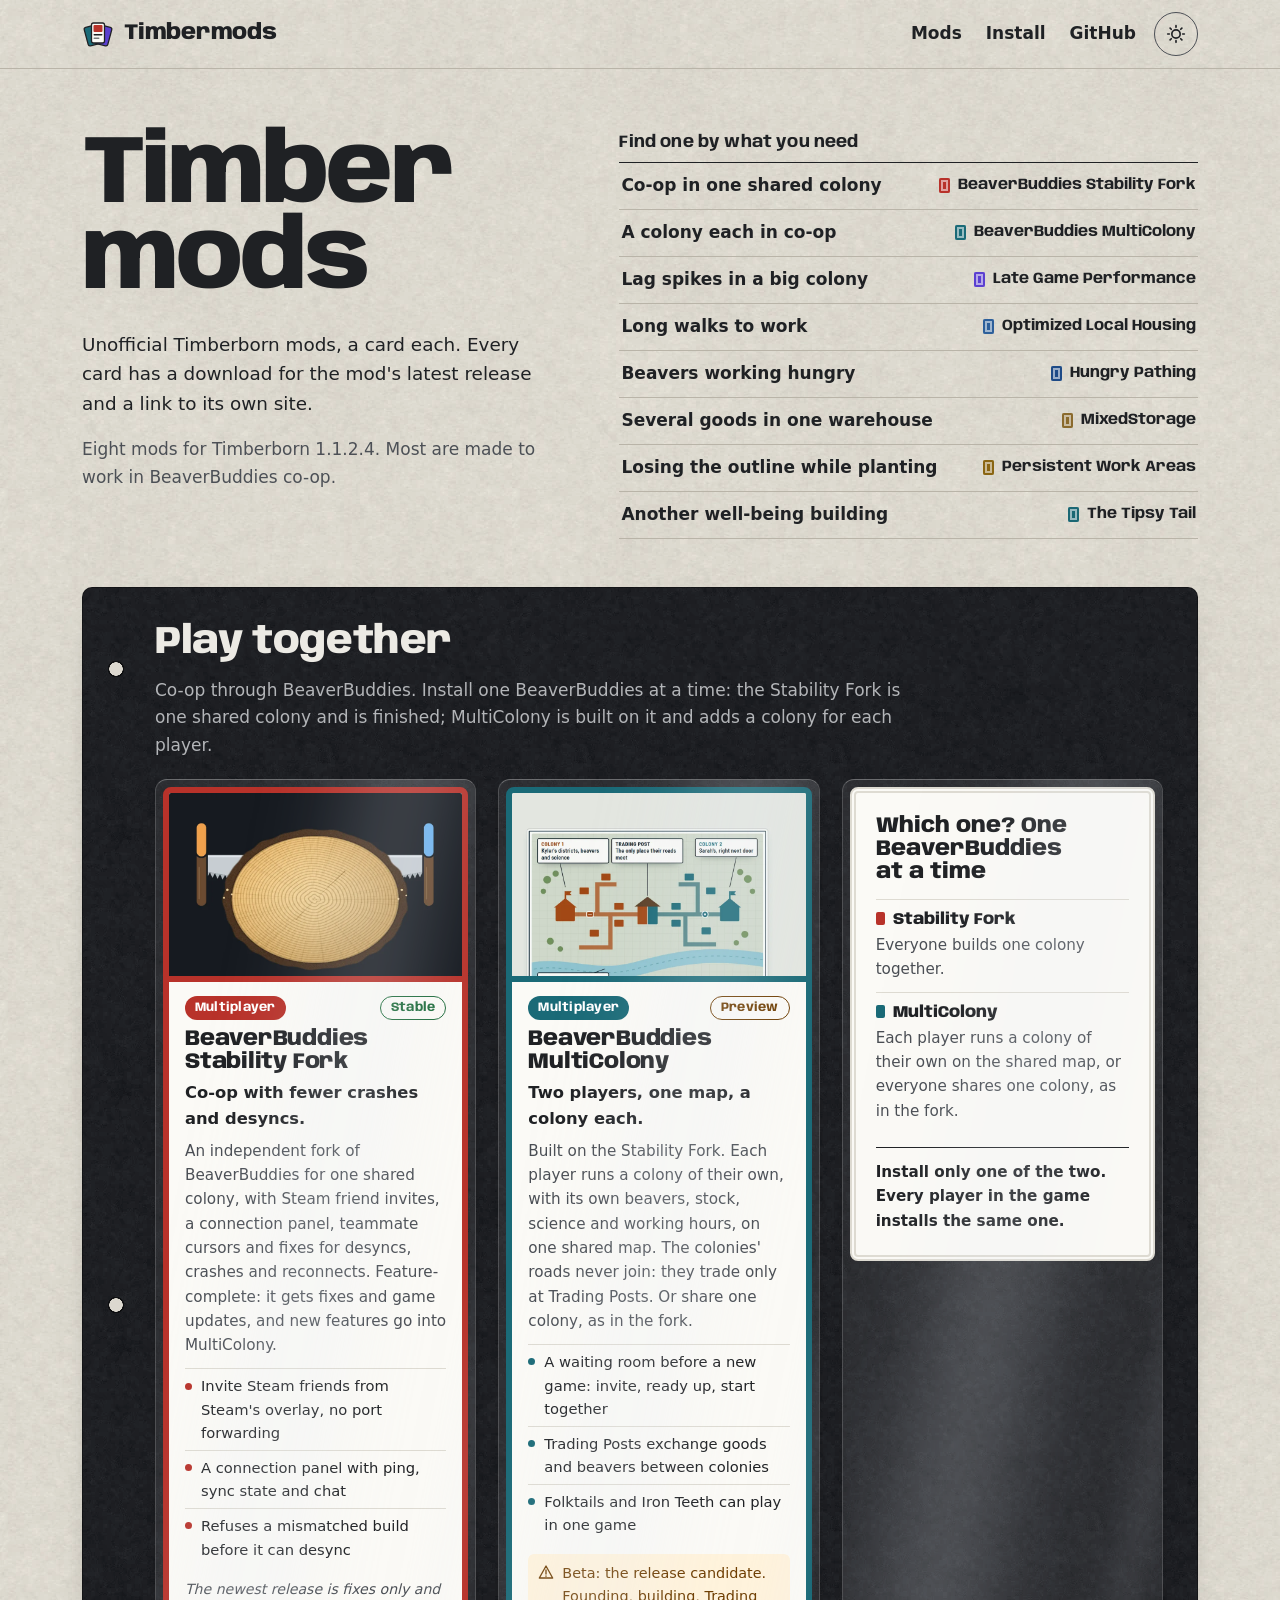
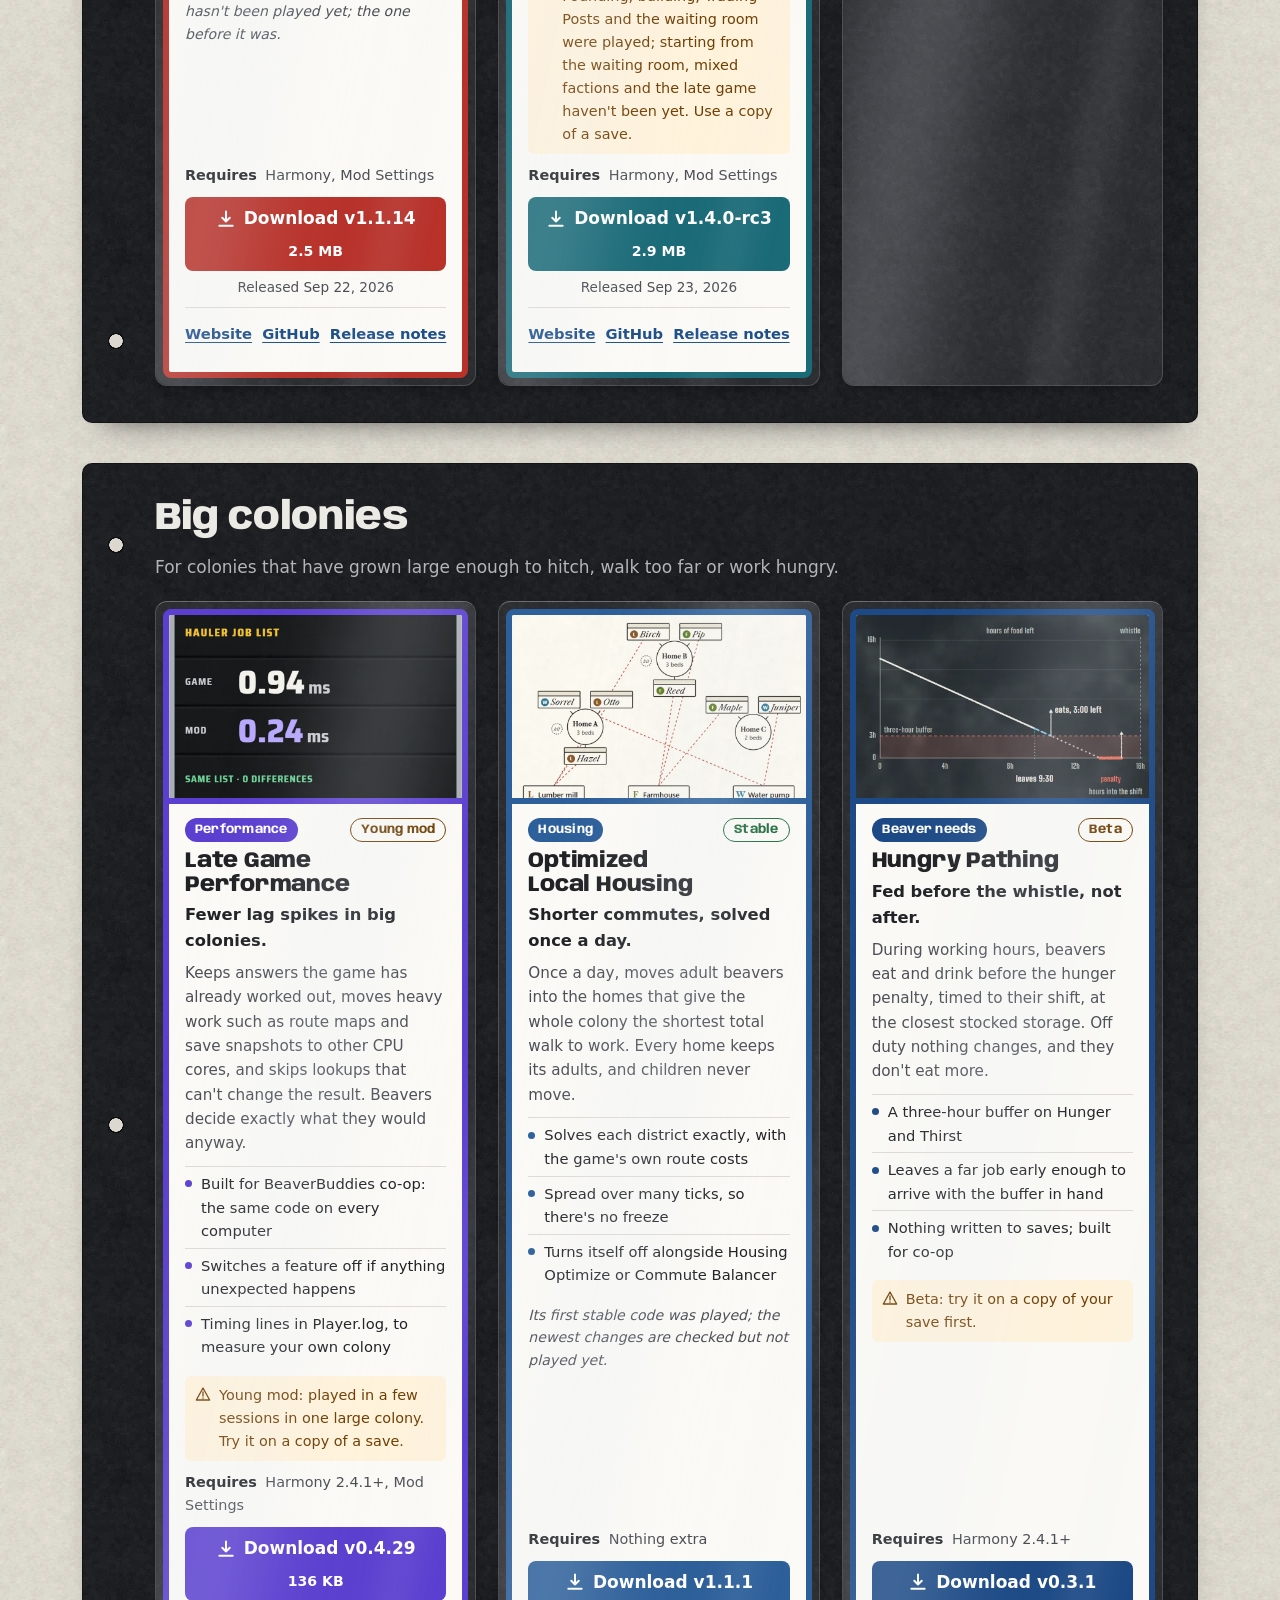
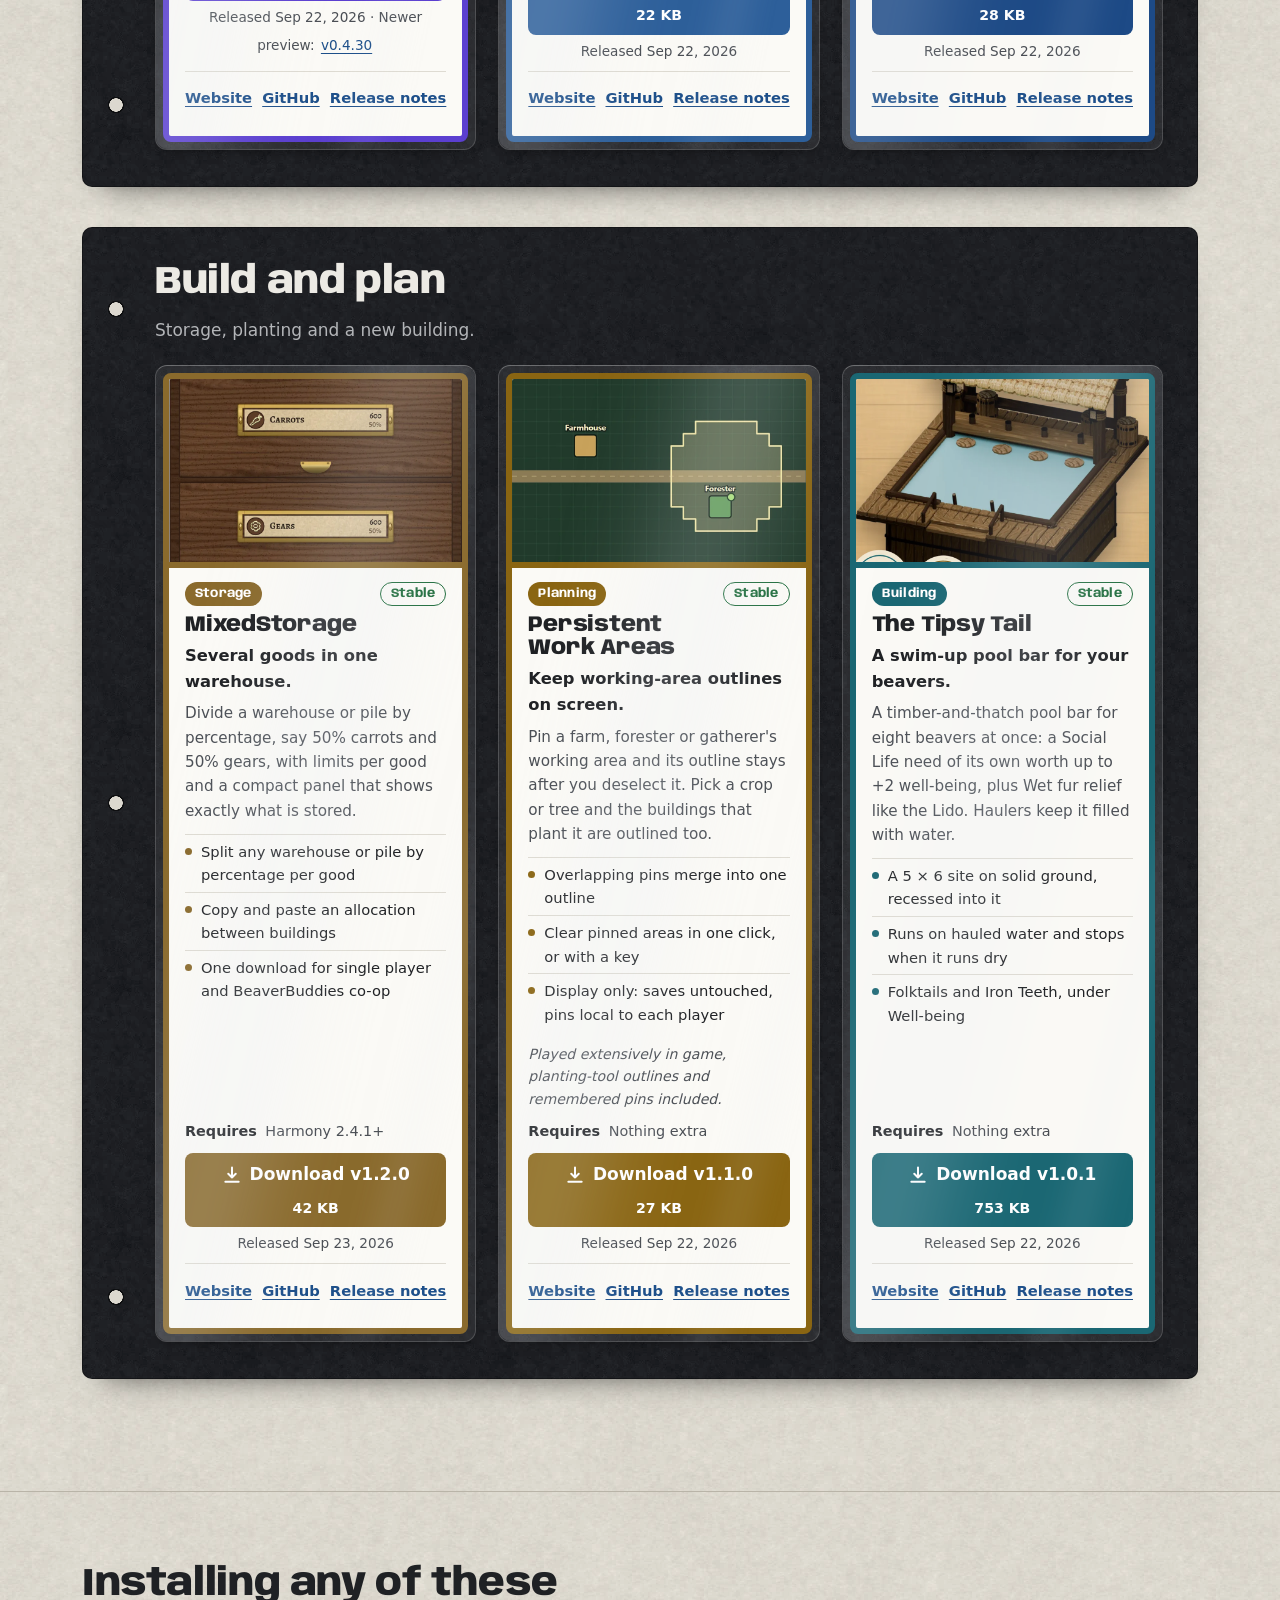
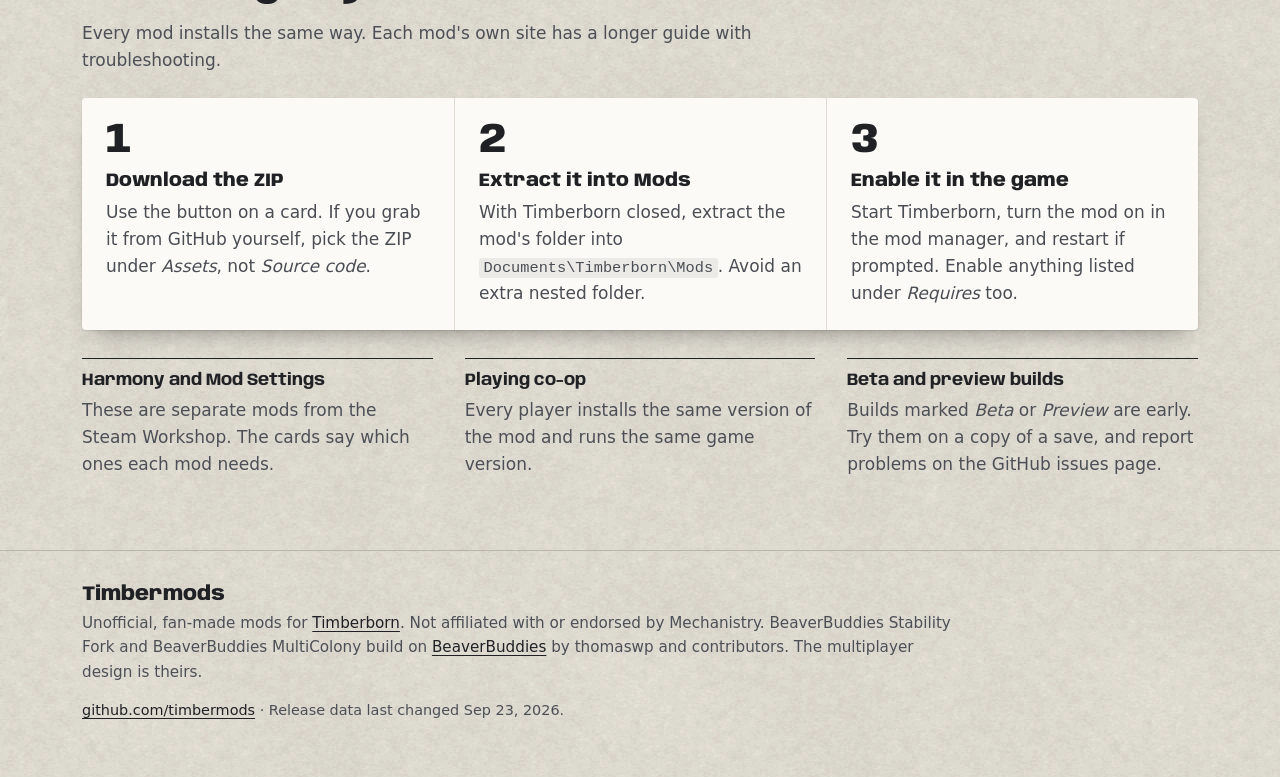
==== commit c2511ec8: "Persistent Work Areas played extensively; point to the org profile's image renderer Co-Authored-By: " ====
--- a/index.html
+++ b/index.html
@@ -206,7 +206,7 @@
             <p class="tagline">Keep working-area outlines on screen.</p>
             <p class="blurb">Pin a farm, forester or gatherer's working area and its outline stays after you deselect it. Pick a crop or tree and the buildings that plant it are outlined too.</p>
             <ul class="facts"><li>Overlapping pins merge into one outline</li><li>Clear pinned areas in one click, or with a key</li><li>Display only: saves untouched, pins local to each player</li></ul>
-            <p class="status-line">Pinning was played; the planting-tool outlines and remembered pins are checked but not played yet.</p>
+            <p class="status-line">Played extensively in game, planting-tool outlines and remembered pins included.</p>
             <p class="req"><span>Requires</span> Nothing extra</p>
             <div class="dl">
               <a class="btn" data-download href="https://github.com/timbermods/PersistentWorkAreas/releases" rel="noopener"><svg viewBox="0 0 24 24" aria-hidden="true"><path d="M12 3v12m0 0-4.5-4.5M12 15l4.5-4.5M4 20h16"/></svg><span class="btn-label">Download latest</span><span class="btn-size" data-size></span></a>
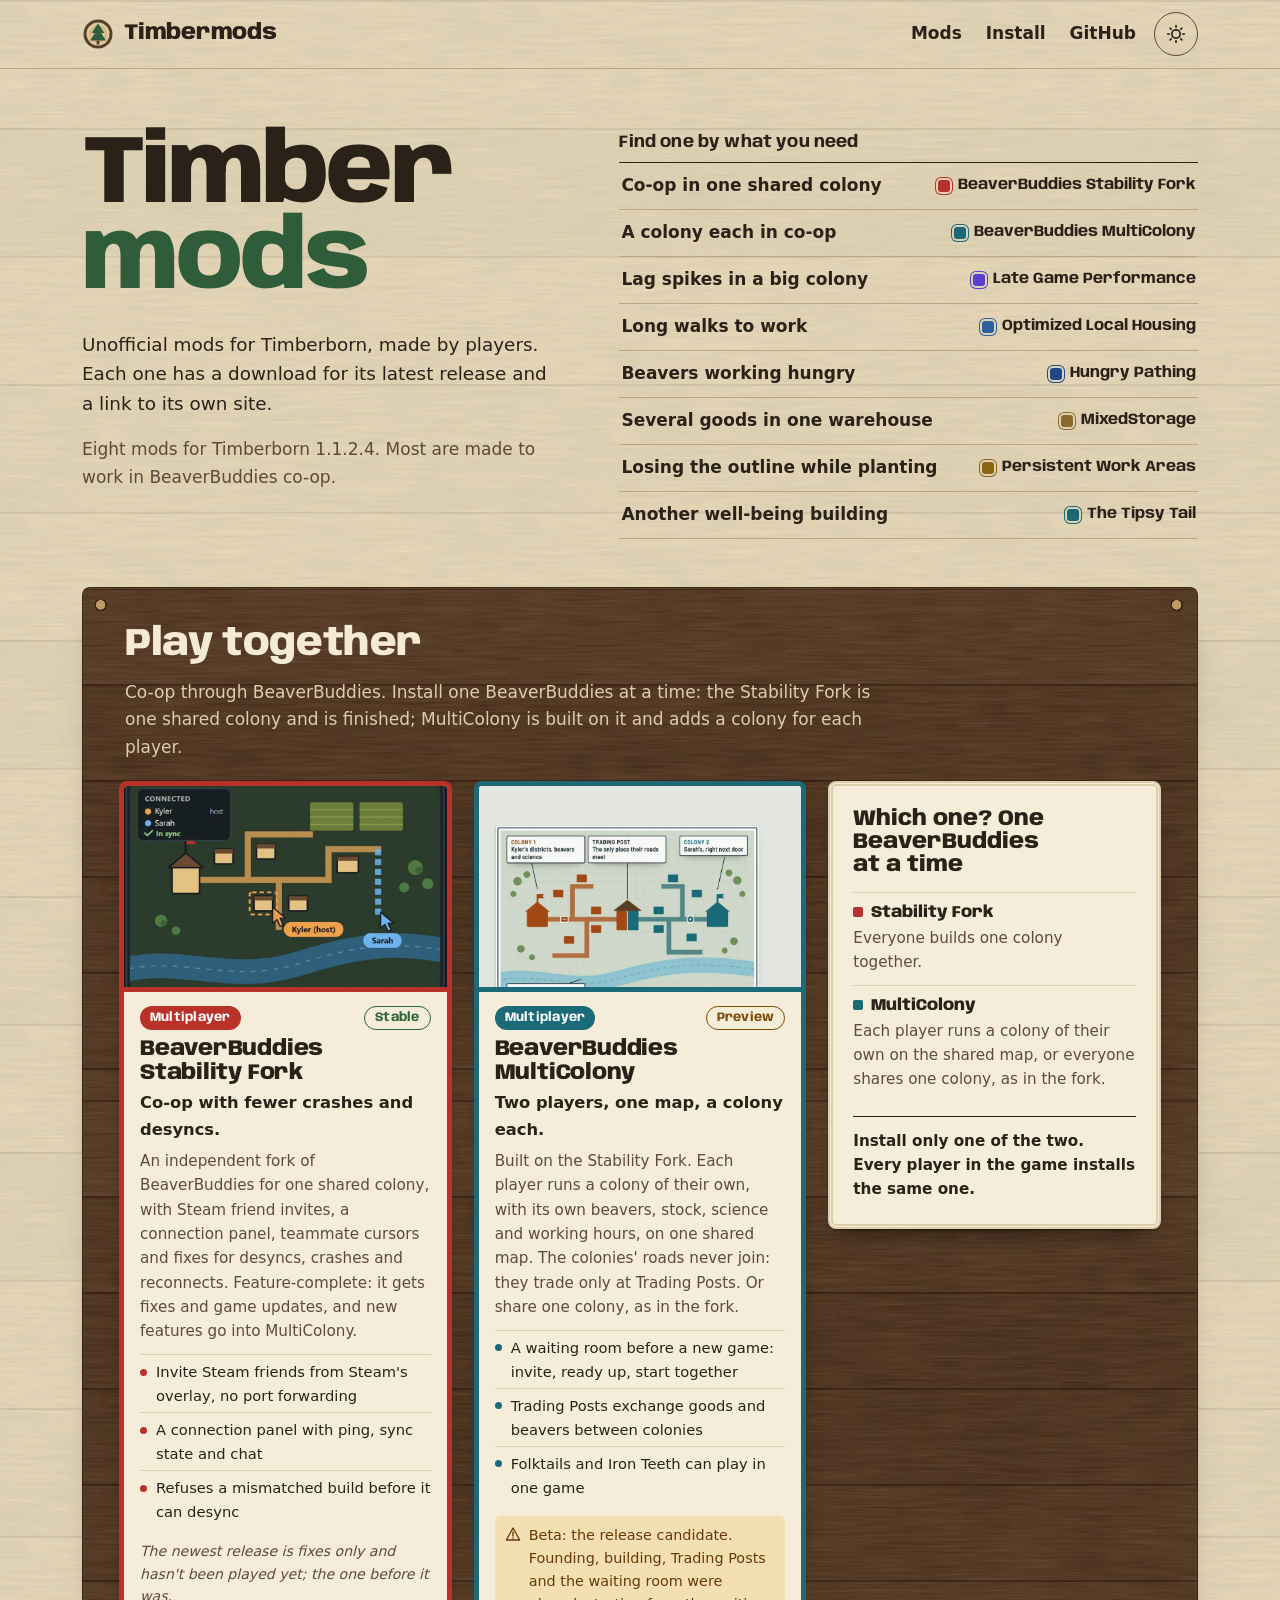
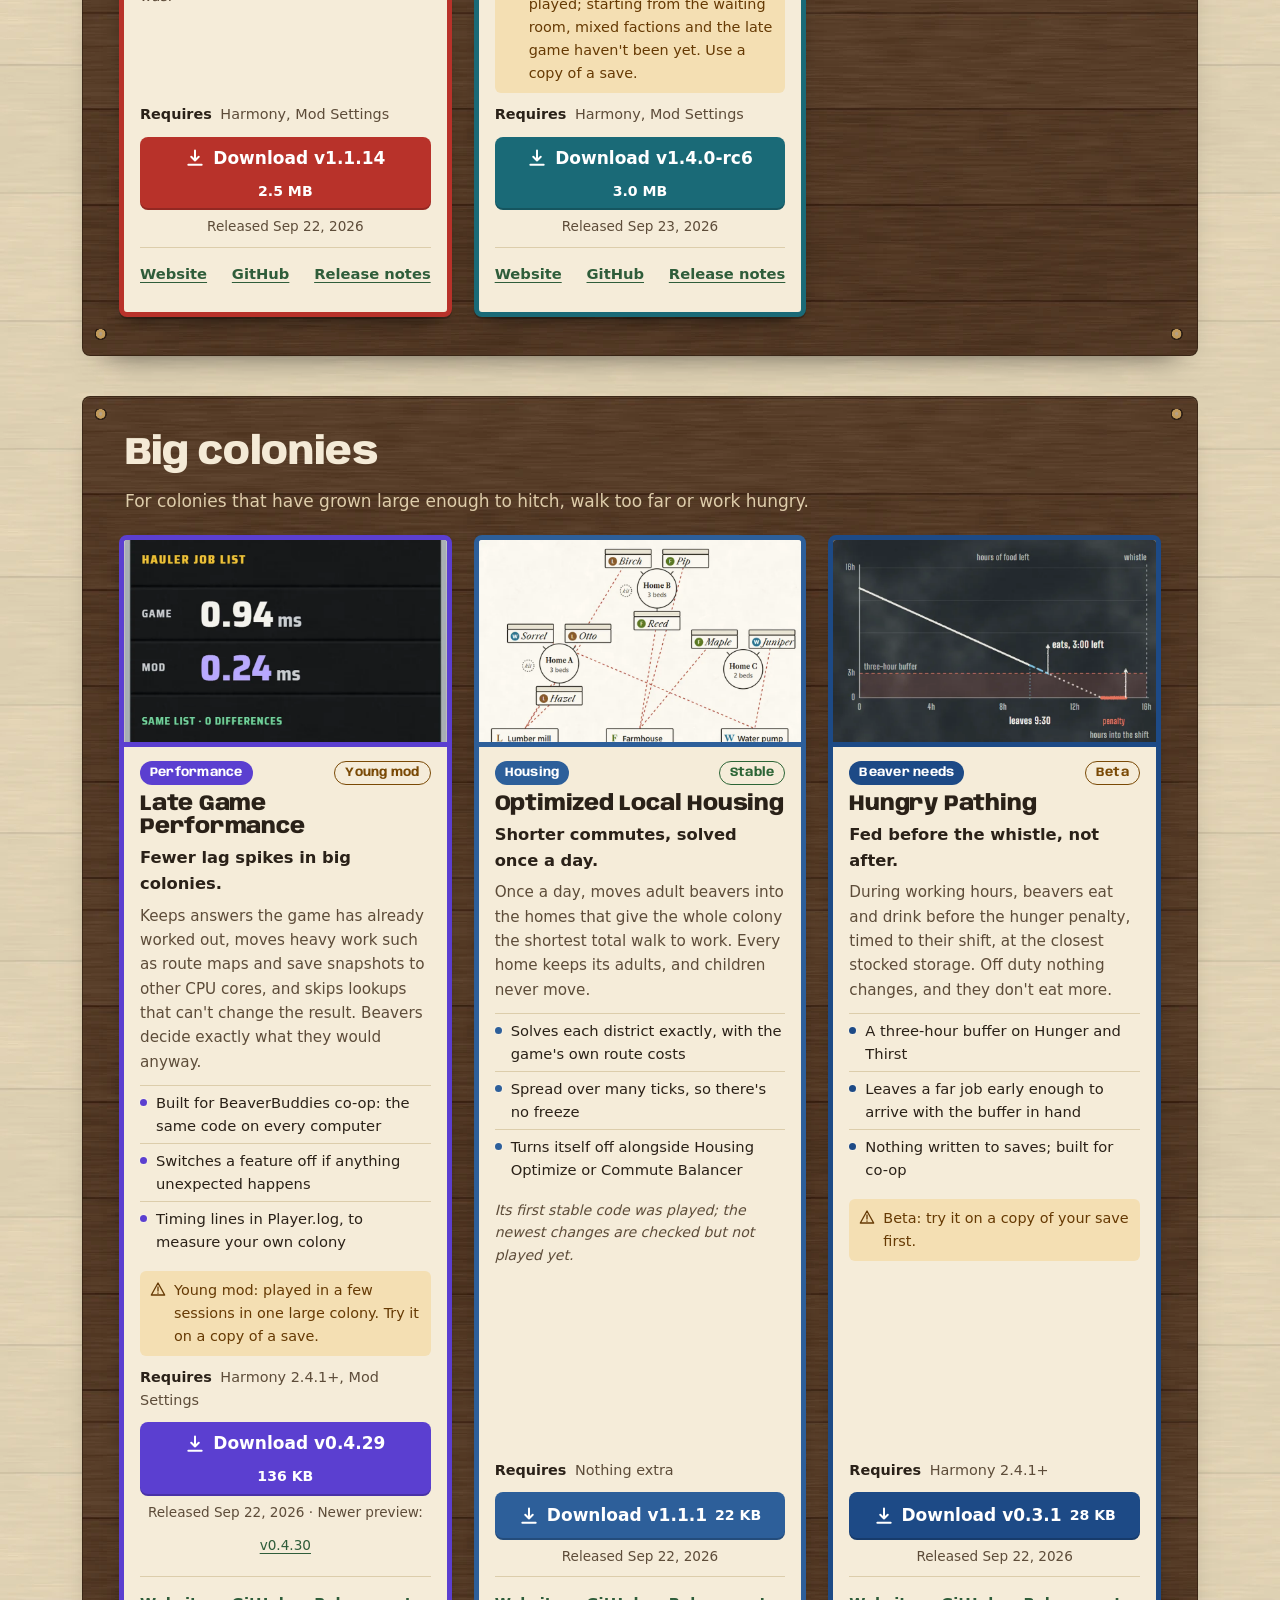
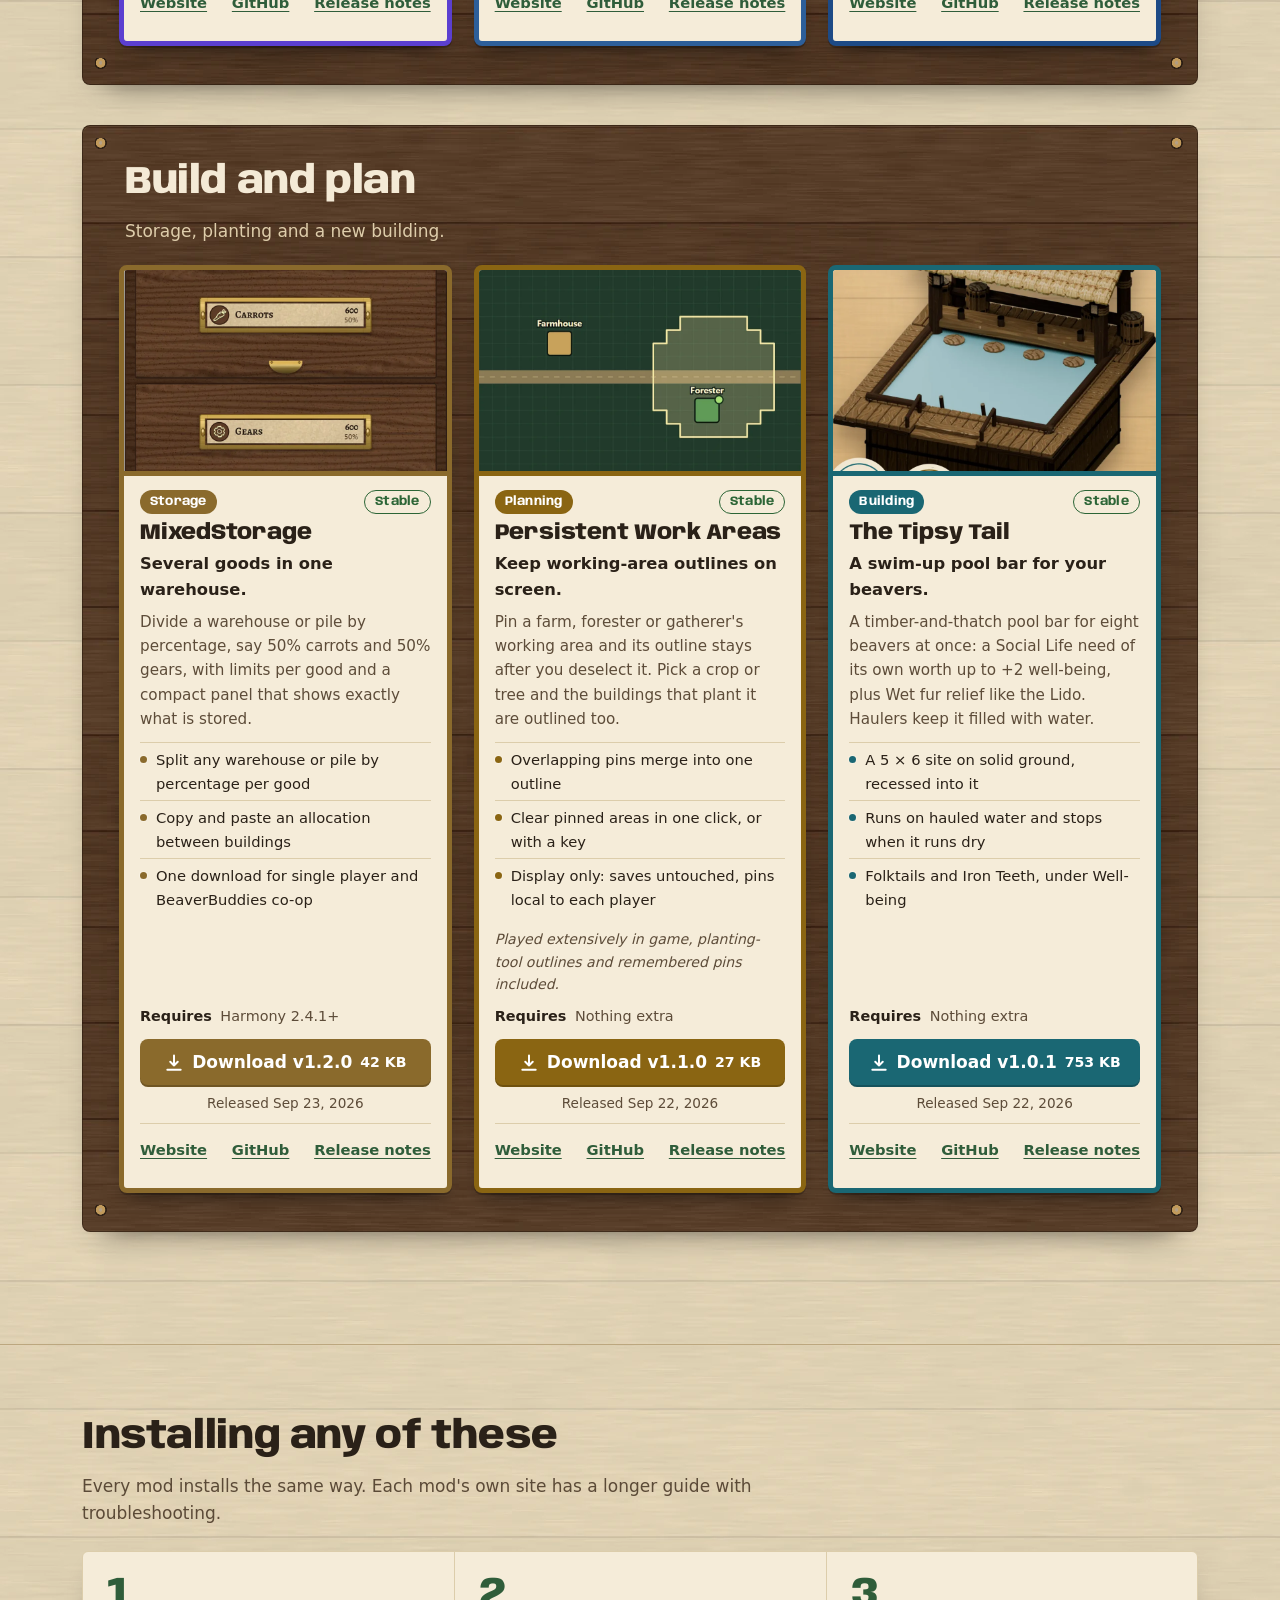
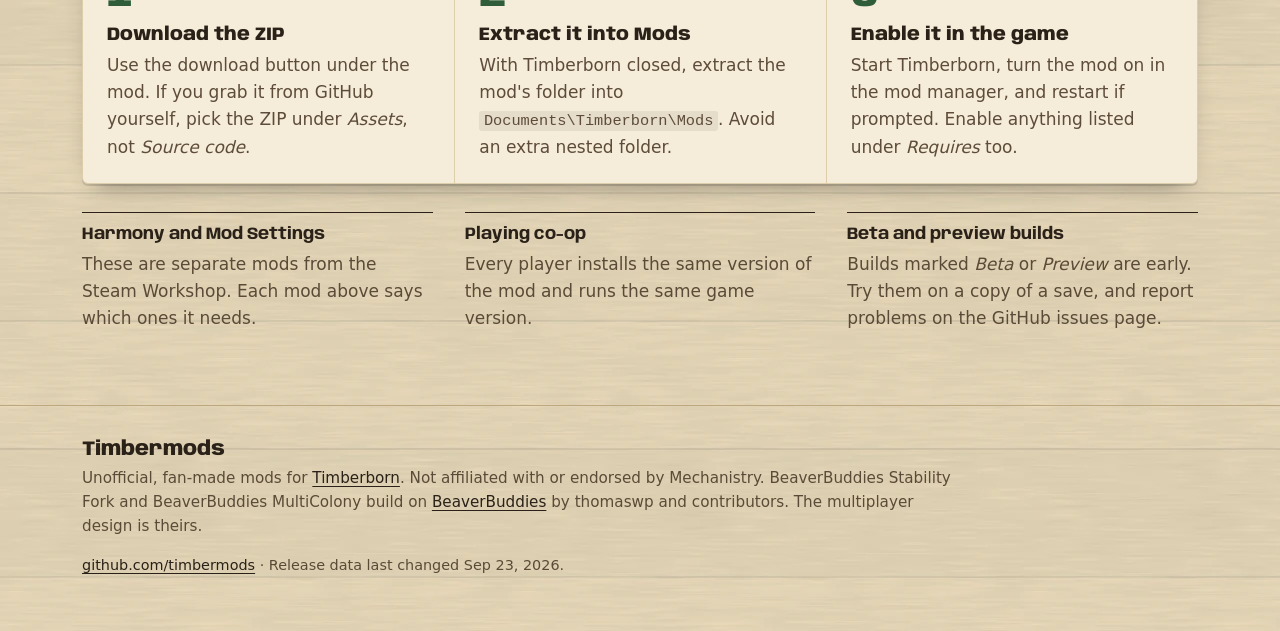
==== commit cdcee26e: "Hub in wood and green: walnut boards, birch and forest-floor grounds, paper and moss panels; no "car" ====
--- a/index.html
+++ b/index.html
@@ -3,14 +3,14 @@
 <head>
   <meta charset="utf-8">
   <meta name="viewport" content="width=device-width, initial-scale=1">
-  <title>Timbermods: Timberborn mods, a card each</title>
+  <title>Timbermods: mods for Timberborn</title>
   <meta name="description" content="Unofficial Timberborn mods by Timbermods: co-op stability, a colony for each co-op player, fewer lag spikes in big colonies, shorter commutes, better-timed meals, mixed storage, pinned work areas and a swim-up pool bar. Download the latest build or open each mod's own site.">
-  <meta name="theme-color" content="#dcd8cf" media="(prefers-color-scheme: light)">
-  <meta name="theme-color" content="#16171a" media="(prefers-color-scheme: dark)">
+  <meta name="theme-color" content="#e0d2b4" media="(prefers-color-scheme: light)">
+  <meta name="theme-color" content="#1a211a" media="(prefers-color-scheme: dark)">
   <link rel="canonical" href="https://timbermods.github.io/">
   <meta property="og:type" content="website">
   <meta property="og:url" content="https://timbermods.github.io/">
-  <meta property="og:title" content="Timbermods: Timberborn mods, a card each">
+  <meta property="og:title" content="Timbermods: mods for Timberborn">
   <meta property="og:description" content="Eight unofficial Timberborn mods, each with a one-click download of its latest release and a link to its own site.">
   <meta property="og:image" content="https://timbermods.github.io/assets/img/og.png">
   <meta name="twitter:card" content="summary_large_image">
@@ -28,7 +28,7 @@
   <header class="site-header">
     <div class="wrap bar">
       <a class="brand" href="#top" aria-label="Timbermods, home">
-        <svg class="logo" viewBox="0 0 32 32" aria-hidden="true"><g stroke="#1f2124" stroke-width="1.3" stroke-linejoin="round"><rect x="4" y="8" width="13" height="19" rx="2" fill="#1a6a77" transform="rotate(-15 10.5 17.5)"/><rect x="15" y="8" width="13" height="19" rx="2" fill="#5b3fd0" transform="rotate(15 21.5 17.5)"/><rect x="9.5" y="5" width="13" height="20" rx="2" fill="#fbfaf6"/></g><rect x="11.5" y="7" width="9" height="7" rx="1" fill="#b8322a"/><rect x="11.5" y="16" width="9" height="1.6" rx=".8" fill="#1f2124"/><rect x="11.5" y="19.5" width="6" height="1.6" rx=".8" fill="#1f2124" opacity=".6"/></svg>
+        <svg class="logo" viewBox="0 0 32 32" aria-hidden="true"><circle cx="16" cy="16" r="14.5" fill="#56402a"/><circle cx="16" cy="16" r="11.5" fill="#e0c79a"/><circle cx="16" cy="16" r="8" fill="none" stroke="#c7a878" stroke-width="1.2"/><circle cx="16" cy="16" r="4.5" fill="none" stroke="#c7a878" stroke-width="1.2"/><path d="M16 5.5 L22.5 15 H19 L24 22.5 H8 L13 15 H9.5 Z" fill="#2f5d3a"/><rect x="14.6" y="22.5" width="2.8" height="4" fill="#56402a"/></svg>
         <span class="brand-text">Timbermods</span>
       </a>
       <nav aria-label="Primary">
@@ -47,7 +47,7 @@
       <div class="wrap cover-grid">
         <div>
           <h1><span>Timber</span><span>mods</span></h1>
-          <p class="lead">Unofficial Timberborn mods, a card each. Every card has a download for the mod's latest release and a link to its own site.</p>
+          <p class="lead">Unofficial mods for Timberborn, made by players. Each one has a download for its latest release and a link to its own site.</p>
           <p class="cover-facts">Eight mods for Timberborn 1.1.2.4. Most are made to work in BeaverBuddies co-op.</p>
         </div>
         <nav class="needs" aria-label="Find a mod by what you need">
@@ -245,7 +245,7 @@
           <li>
             <span class="step-n" aria-hidden="true">1</span>
             <h3>Download the ZIP</h3>
-            <p>Use the button on a card. If you grab it from GitHub yourself, pick the ZIP under <em>Assets</em>, not <em>Source code</em>.</p>
+            <p>Use the download button under the mod. If you grab it from GitHub yourself, pick the ZIP under <em>Assets</em>, not <em>Source code</em>.</p>
           </li>
           <li>
             <span class="step-n" aria-hidden="true">2</span>
@@ -259,7 +259,7 @@
           </li>
         </ol>
         <div class="notes">
-          <div><h3>Harmony and Mod Settings</h3><p>These are separate mods from the Steam Workshop. The cards say which ones each mod needs.</p></div>
+          <div><h3>Harmony and Mod Settings</h3><p>These are separate mods from the Steam Workshop. Each mod above says which ones it needs.</p></div>
           <div><h3>Playing co-op</h3><p>Every player installs the same version of the mod and runs the same game version.</p></div>
           <div><h3>Beta and preview builds</h3><p>Builds marked <em>Beta</em> or <em>Preview</em> are early. Try them on a copy of a save, and report problems on the GitHub issues page.</p></div>
         </div>
--- a/assets/style.css
+++ b/assets/style.css
@@ -1,8 +1,8 @@
 /*
- * Timbermods: the org hub. A collector's binder of trading cards: every mod is a card in its own sleeve, printed in
- * its own site's colours with its own site's art, so a player who came from one mod's site recognises it at once.
- * The binder only holds them: a felt mat, dark PVC pages with punched ring holes, clear sleeves with a faint sheen.
- * Textures are produced by assets/img/make_textures.py; card art is taken from each mod's own site.
+ * Timbermods: the org hub. A lodge wall of mods: each group of mods is mounted on a walnut board, and each mod is a
+ * panel in its own site's colour with art from its own site, so a player who came from one mod's site recognises it.
+ * By day the ground is pale birch boards and the panels warm paper; at night a dark forest floor and moss-green panels.
+ * Textures are produced by assets/img/make_textures.py; each mod's art is taken from its own site.
  * Anybody is self-hosted (assets/fonts/, OFL). No build step, no external requests besides GitHub's API.
  */
 
@@ -11,26 +11,29 @@
 
 :root {
   color-scheme: light;
-  --mat: #dcd8cf;
-  --mat-tex: url("img/felt-light.webp");
-  --ink: #1f2124;
-  --muted: #4c5056;
-  --rule: #b9b4a8;
-  --page: #1d1f23;
-  --page-tex: url("img/binder.webp");
-  --page-edge: rgba(0, 0, 0, .35);
-  --page-ink: #eceae4;
-  --page-muted: #b3b5b8;
-  --stock: #fbfaf6;
-  --card-ink: #1f2124;
-  --card-muted: #4a4e54;
-  --card-rule: #dedbd2;
-  --link: #1d4f8a;
-  --focus: #1d4f8a;
-  --warn-bg: #fff3dc;
-  --warn-ink: #6e3d00;
-  --ok: #1d6b3a;
-  --code-bg: rgba(31, 33, 36, .07);
+  --ground: #e0d2b4;
+  --ground-tex: url("img/birch.webp");
+  --ink: #2a2118;
+  --muted: #5b4a37;
+  --rule: #bca77f;
+  --board: #56402a;
+  --board-tex: url("img/walnut.webp");
+  --board-edge: rgba(40, 26, 14, .55);
+  --board-ink: #f4ead6;
+  --board-muted: #decdab;
+  --nail: #c19a5b;
+  --tile: #f5ecd9;
+  --tile-ink: #2a2118;
+  --tile-muted: #5d4c39;
+  --tile-rule: #dccdab;
+  --tile-link: #2f5d3a;
+  --link: #2f5d3a;
+  --focus: #2f5d3a;
+  --warn-bg: #f4dfb3;
+  --warn-ink: #663a04;
+  --ok: #2c6536;
+  --preview: #7a4a06;
+  --code-bg: rgba(42, 33, 24, .08);
   --display: "Anybody", "Arial Narrow", sans-serif;
   --sans: system-ui, -apple-system, "Segoe UI", Roboto, "Helvetica Neue", Arial, sans-serif;
   --mono: ui-monospace, "Cascadia Code", "SF Mono", Consolas, "Liberation Mono", monospace;
@@ -40,38 +43,58 @@
 @media (prefers-color-scheme: dark) {
   :root:not([data-theme="light"]) {
     color-scheme: dark;
-    --mat: #16171a;
-    --mat-tex: url("img/felt-dark.webp");
-    --ink: #eceae4;
-    --muted: #b3b5b8;
-    --rule: #34363b;
-    --link: #9cc2f0;
+    --ground: #1a211a;
+    --ground-tex: url("img/forest-floor.webp");
+    --ink: #ece3cf;
+    --muted: #bdb39c;
+    --rule: #3b4636;
+    --board: #3a291b;
+    --board-tex: url("img/walnut-dark.webp");
+    --board-edge: rgba(0, 0, 0, .5);
+    --nail: #a88650;
+    --tile: #243126;
+    --tile-ink: #ece3cf;
+    --tile-muted: #b8b19b;
+    --tile-rule: #38493b;
+    --tile-link: #a9d8a3;
+    --link: #a9d8a3;
     --focus: #f0d27a;
-    --code-bg: rgba(236, 234, 228, .08);
-    --page: #2a2c31;
-    --page-tex: url("img/binder-dark.webp");
-    --page-edge: rgba(255, 255, 255, .09);
+    --warn-bg: #3b301b;
+    --warn-ink: #f1cf8b;
+    --ok: #9fd49a;
+    --preview: #f0c070;
+    --code-bg: rgba(236, 227, 207, .09);
   }
 }
 :root[data-theme="dark"] {
   color-scheme: dark;
-  --mat: #16171a;
-  --mat-tex: url("img/felt-dark.webp");
-  --ink: #eceae4;
-  --muted: #b3b5b8;
-  --rule: #34363b;
-  --link: #9cc2f0;
+  --ground: #1a211a;
+  --ground-tex: url("img/forest-floor.webp");
+  --ink: #ece3cf;
+  --muted: #bdb39c;
+  --rule: #3b4636;
+  --board: #3a291b;
+  --board-tex: url("img/walnut-dark.webp");
+  --board-edge: rgba(0, 0, 0, .5);
+  --nail: #a88650;
+  --tile: #243126;
+  --tile-ink: #ece3cf;
+  --tile-muted: #b8b19b;
+  --tile-rule: #38493b;
+  --tile-link: #a9d8a3;
+  --link: #a9d8a3;
   --focus: #f0d27a;
-  --code-bg: rgba(236, 234, 228, .08);
-  --page: #2a2c31;
-  --page-tex: url("img/binder-dark.webp");
-  --page-edge: rgba(255, 255, 255, .09);
+  --warn-bg: #3b301b;
+  --warn-ink: #f1cf8b;
+  --ok: #9fd49a;
+  --preview: #f0c070;
+  --code-bg: rgba(236, 227, 207, .09);
 }
 
 /* ---------- base ---------- */
 *, *::before, *::after { box-sizing: border-box; }
 html { -webkit-text-size-adjust: 100%; scroll-behavior: smooth; scroll-padding-top: 16px; }
-body { margin: 0; background: var(--mat) var(--mat-tex); color: var(--ink); font: 400 1.0625rem/1.6 var(--sans); overflow-wrap: break-word; }
+body { margin: 0; background: var(--ground) var(--ground-tex); color: var(--ink); font: 400 1.0625rem/1.6 var(--sans); overflow-wrap: break-word; }
 img, svg { max-width: 100%; }
 [hidden] { display: none !important; }
 a { color: var(--link); text-decoration-thickness: 1px; text-underline-offset: 3px; }
@@ -83,7 +106,7 @@
 code { font-family: var(--mono); font-size: .9em; background: var(--code-bg); padding: .06em .3em; border-radius: 3px; }
 .wrap { max-width: var(--wrap); margin: 0 auto; padding-left: var(--gutter); padding-right: var(--gutter); }
 .sr-only { position: absolute; width: 1px; height: 1px; overflow: hidden; clip: rect(0 0 0 0); white-space: nowrap; }
-.skip { position: absolute; left: 12px; top: -60px; z-index: 20; background: var(--stock); color: var(--card-ink); padding: 12px 16px; border-radius: 6px; font-weight: 700; text-decoration: none; }
+.skip { position: absolute; left: 12px; top: -60px; z-index: 20; background: var(--tile); color: var(--tile-ink); padding: 12px 16px; border-radius: 6px; font-weight: 700; text-decoration: none; }
 .skip:focus { top: 12px; }
 
 /* ---------- header ---------- */
@@ -106,11 +129,12 @@
   :root:not([data-theme="light"]) .theme-toggle .moon { display: block; }
 }
 
-/* ---------- the binder cover ---------- */
+/* ---------- the opening ---------- */
 .cover { padding: clamp(32px, 5vw, 64px) 0 clamp(28px, 4vw, 48px); }
 .cover-grid { display: grid; grid-template-columns: minmax(0, .9fr) minmax(0, 1.1fr); gap: clamp(24px, 5vw, 64px); align-items: start; }
 .cover h1 { font: 800 clamp(3.2rem, 7.5vw, 6rem)/.9 var(--display); letter-spacing: -.03em; margin: 0 0 .25em; overflow-wrap: normal; }
 .cover h1 span { display: block; }
+.cover h1 span + span { color: var(--link); }
 .lead { font-size: 1.15rem; max-width: 46ch; }
 .cover-facts { color: var(--muted); max-width: 46ch; margin: 0; }
 .needs h2 { font: 700 1.05rem/1.2 var(--display); letter-spacing: .01em; margin: 0 0 .5em; }
@@ -120,78 +144,75 @@
 .needs a:hover .need { text-decoration: underline; }
 .needs .need { font-weight: 600; }
 .needs .to { display: inline-flex; align-items: center; gap: 8px; font: 700 .95rem/1.2 var(--display); white-space: nowrap; }
-/* a tiny card in the mod's colour, like the corner of its sleeve */
-.needs .to::before { content: ""; flex: none; width: 11px; height: 15px; border-radius: 2px; background: var(--c); box-shadow: inset 0 0 0 2px var(--c), inset 0 0 0 4px rgba(255, 255, 255, .55); }
-
-/* ---------- the binder: dark PVC pages with ring holes, clear sleeves ---------- */
+/* a small swatch of the mod's own colour */
+.needs .to::before { content: ""; flex: none; width: 12px; height: 12px; border-radius: 3px; background: var(--c); box-shadow: 0 0 0 2px var(--ground), 0 0 0 3px var(--c); }
+
+/* ---------- walnut boards, one per group, each mod a panel nailed to it ---------- */
 .binder { padding: 0 0 clamp(40px, 6vw, 72px); }
-.page { position: relative; background: var(--page) var(--page-tex); color: var(--page-ink); border: 1px solid var(--page-edge); border-radius: 10px; padding: clamp(22px, 3vw, 34px) clamp(18px, 3vw, 34px) clamp(24px, 3vw, 36px) clamp(52px, 6vw, 72px); margin: 0 0 clamp(24px, 4vw, 40px); box-shadow: 0 18px 30px -22px rgba(0, 0, 0, .7); }
-/* three punched ring holes down the spine edge: top, middle, bottom, whatever the page's height */
-.page::before { content: ""; position: absolute; left: clamp(14px, 2.2vw, 24px); top: 0; bottom: 0; width: 18px; pointer-events: none;
-  --hole: radial-gradient(circle, var(--mat) 0 6.5px, rgba(0, 0, 0, .55) 7px 8px, transparent 8.5px);
-  background: var(--hole) 0 72px / 18px 18px no-repeat, var(--hole) 0 50% / 18px 18px no-repeat, var(--hole) 0 calc(100% - 72px) / 18px 18px no-repeat; }
-.page-head { max-width: 760px; margin: 0 0 20px; }
-.page-head h2 { color: var(--page-ink); }
-.page-head p { color: var(--page-muted); margin: 0; }
+.page { position: relative; background: var(--board) var(--board-tex); color: var(--board-ink); border: 1px solid var(--board-edge); border-radius: 8px; padding: clamp(24px, 3vw, 36px) clamp(18px, 3vw, 36px) clamp(26px, 3vw, 38px); margin: 0 0 clamp(24px, 4vw, 40px); box-shadow: inset 0 1px 0 rgba(255, 236, 200, .12), 0 18px 30px -22px rgba(0, 0, 0, .7); }
+/* four brass nail heads, one in each corner of the board */
+.page::before { content: ""; position: absolute; inset: 12px; pointer-events: none;
+  --nail-head: radial-gradient(circle at 40% 35%, rgba(255, 240, 210, .55) 0 1.5px, var(--nail) 2px 4.5px, rgba(0, 0, 0, .45) 5px 6px, transparent 6.5px);
+  background: var(--nail-head) 0 0 / 14px 14px no-repeat, var(--nail-head) 100% 0 / 14px 14px no-repeat, var(--nail-head) 0 100% / 14px 14px no-repeat, var(--nail-head) 100% 100% / 14px 14px no-repeat; }
+.page-head { max-width: 760px; margin: 0 0 20px; padding-left: 6px; }
+.page-head h2 { color: var(--board-ink); }
+.page-head p { color: var(--board-muted); margin: 0; }
 .pockets { display: grid; grid-template-columns: repeat(3, minmax(0, 1fr)); gap: clamp(14px, 2vw, 22px); align-items: stretch; }
 
-/* a card in its clear sleeve: the sleeve stands a little beyond the stock and carries the sheen */
-.sleeve { position: relative; display: flex; padding: 7px; border-radius: 12px; background: rgba(255, 255, 255, .07); border: 1px solid rgba(255, 255, 255, .16); border-top-color: rgba(255, 255, 255, .3); box-shadow: 0 6px 14px -8px rgba(0, 0, 0, .6); }
-.sleeve::after { content: ""; position: absolute; inset: 0; border-radius: inherit; pointer-events: none; background: url("img/sheen.webp") 95% 0 / 220% 220% no-repeat; opacity: .4; transition: background-position .7s cubic-bezier(.2, .8, .2, 1), opacity .7s; }
-.sleeve:hover::after, .sleeve:focus-within::after { background-position: 10% 90%; opacity: .6; }
-.card { position: relative; display: flex; flex-direction: column; flex: 1; min-width: 0; background: var(--stock); color: var(--card-ink); border-radius: 8px; border: 6px solid var(--c); overflow: hidden; --link: #1d4f8a; }
-.banner { display: block; background: var(--c); border-bottom: 6px solid var(--c); }
+.sleeve { display: flex; }
+.card { position: relative; display: flex; flex-direction: column; flex: 1; min-width: 0; background: var(--tile); color: var(--tile-ink); border-radius: 8px; border: 5px solid var(--c); overflow: hidden; --link: var(--tile-link); box-shadow: 0 2px 0 rgba(0, 0, 0, .22), 0 12px 20px -12px rgba(0, 0, 0, .65); }
+.banner { display: block; background: var(--c); border-bottom: 5px solid var(--c); }
 .banner img { display: block; width: 100%; height: auto; aspect-ratio: 16 / 10; object-fit: cover; }
 .body { padding: 14px 16px 16px; display: flex; flex-direction: column; flex: 1; }
 .meta { display: flex; justify-content: space-between; align-items: center; gap: 8px; margin: 0 0 8px; }
 .pill { display: inline-flex; align-items: center; min-height: 24px; padding: 2px 10px; border-radius: 999px; font: 700 .78rem/1 var(--display); letter-spacing: .02em; }
 .pill.tag { background: var(--c); color: #fff; }
 .pill.status { border: 1.5px solid currentColor; color: var(--ok); }
-.pill.status[data-kind="preview"] { color: var(--warn-ink); }
+.pill.status[data-kind="preview"] { color: var(--preview); }
 .card h3 { font: 800 1.35rem/1.08 var(--display); letter-spacing: -.01em; margin: 0 0 .25em; }
-.card h3 a { color: var(--card-ink); text-decoration: none; }
+.card h3 a { color: var(--tile-ink); text-decoration: none; }
 .card h3 a:hover { text-decoration: underline; text-decoration-color: var(--c); }
 .tagline { font-weight: 750; font-size: 1.02rem; margin: 0 0 .4em; }
-.blurb { color: var(--card-muted); font-size: .95rem; margin: 0 0 .7em; }
+.blurb { color: var(--tile-muted); font-size: .95rem; margin: 0 0 .7em; }
 .facts { list-style: none; margin: 0 0 .8em; padding: 0; font-size: .92rem; }
-.facts li { position: relative; padding: 5px 0 5px 16px; border-top: 1px solid var(--card-rule); margin: 0; }
-.facts li::before { content: ""; position: absolute; left: 0; top: .9em; width: 7px; height: 7px; border-radius: 50%; background: var(--c); }
+.facts li { position: relative; padding: 5px 0 5px 16px; border-top: 1px solid var(--tile-rule); margin: 0; }
+.facts li::before { content: ""; position: absolute; left: 0; top: .9em; width: 7px; height: 7px; border-radius: 50%; background: var(--c); box-shadow: 0 0 0 1px rgba(255, 255, 255, .25); }
 .caution { display: flex; gap: 8px; align-items: flex-start; margin: 0 0 .7em; padding: 8px 10px; background: var(--warn-bg); color: var(--warn-ink); border-radius: 6px; font-size: .9rem; }
 .caution svg { flex: none; width: 16px; height: 16px; margin-top: 2px; fill: none; stroke: currentColor; stroke-width: 2; stroke-linecap: round; stroke-linejoin: round; }
-.status-line { margin: 0 0 .7em; font-size: .88rem; color: var(--card-muted); font-style: italic; }
-.req { font-size: .9rem; color: var(--card-muted); margin: auto 0 .7em; }
-.req span { font-weight: 700; color: var(--card-ink); margin-right: 4px; }
+.status-line { margin: 0 0 .7em; font-size: .88rem; color: var(--tile-muted); font-style: italic; }
+.req { font-size: .9rem; color: var(--tile-muted); margin: auto 0 .7em; }
+.req span { font-weight: 700; color: var(--tile-ink); margin-right: 4px; }
 .dl { margin: 0 0 .5em; }
-.btn { display: flex; align-items: center; justify-content: center; gap: 8px; flex-wrap: wrap; min-height: 48px; padding: 8px 16px; border-radius: 8px; background: var(--c); color: #fff; font-weight: 750; text-decoration: none; }
+.btn { display: flex; align-items: center; justify-content: center; gap: 8px; flex-wrap: wrap; min-height: 48px; padding: 8px 16px; border-radius: 8px; background: var(--c); color: #fff; font-weight: 750; text-decoration: none; box-shadow: inset 0 -2px 0 rgba(0, 0, 0, .2); }
 .btn:hover { filter: brightness(.9); color: #fff; }
 .btn svg { flex: none; width: 20px; height: 20px; fill: none; stroke: currentColor; stroke-width: 2.4; stroke-linecap: round; stroke-linejoin: round; }
 .btn-size { font-weight: 600; font-size: .88rem; }
 .btn-size:empty { display: none; }
-.dl-note { margin: 6px 0 0; font-size: .85rem; color: var(--card-muted); min-height: 1.3em; text-align: center; }
-.dl-note a { display: inline-block; padding: 6px 2px; }
-.links { display: flex; flex-wrap: wrap; justify-content: space-between; gap: 0 10px; margin: 0; border-top: 1px solid var(--card-rule); padding-top: 4px; }
+.dl-note { margin: 6px 0 0; font-size: .85rem; color: var(--tile-muted); min-height: 1.3em; text-align: center; }
+.dl-note a { display: inline-flex; align-items: center; min-height: 44px; padding: 0 4px; }
+.links { display: flex; flex-wrap: wrap; justify-content: space-between; gap: 0 10px; margin: 0; border-top: 1px solid var(--tile-rule); padding-top: 4px; }
 .links a { display: inline-flex; align-items: center; min-height: 44px; color: var(--link); font-weight: 650; font-size: .92rem; }
 .links .primary-link { font-weight: 750; }
 
-/* a printed insert in the pocket a page doesn't fill */
-.insert { flex: 1 1 auto; align-self: flex-start; background: var(--stock); color: var(--card-ink); border-radius: 8px; padding: 22px 20px; border: 6px double var(--card-rule); display: flex; flex-direction: column; }
+/* a notice pinned where a board has room: which BeaverBuddies to choose */
+.insert { flex: 1 1 auto; align-self: flex-start; background: var(--tile); color: var(--tile-ink); border-radius: 8px; padding: 22px 20px; border: 5px double var(--tile-rule); display: flex; flex-direction: column; box-shadow: 0 2px 0 rgba(0, 0, 0, .22), 0 12px 20px -12px rgba(0, 0, 0, .65); }
 .insert h3 { font: 800 1.35rem/1.08 var(--display); margin: 0 0 14px; }
 .insert dl { margin: 0 0 14px; }
-.insert dl > div { padding: 10px 0; border-top: 1px solid var(--card-rule); }
+.insert dl > div { padding: 10px 0; border-top: 1px solid var(--tile-rule); }
 .insert dt { font: 800 1rem/1.2 var(--display); }
-.insert dt::before { content: ""; display: inline-block; width: 9px; height: 13px; margin-right: 8px; border-radius: 2px; vertical-align: -1px; background: var(--c); }
-.insert dd { margin: 4px 0 0; color: var(--card-muted); font-size: .95rem; }
-.insert > p:last-child { margin: 0; padding-top: 12px; border-top: 1.5px solid var(--card-ink); font-weight: 650; font-size: .95rem; }
+.insert dt::before { content: ""; display: inline-block; width: 10px; height: 10px; margin-right: 8px; border-radius: 2px; vertical-align: 0; background: var(--c); }
+.insert dd { margin: 4px 0 0; color: var(--tile-muted); font-size: .95rem; }
+.insert > p:last-child { margin: 0; padding-top: 12px; border-top: 1.5px solid var(--tile-ink); font-weight: 650; font-size: .95rem; }
 
 /* ---------- install ---------- */
 .install { padding: clamp(40px, 6vw, 72px) 0; border-top: 1px solid var(--rule); }
 .section-lead { color: var(--muted); max-width: 64ch; }
-.steps { list-style: none; margin: 24px 0 28px; padding: 0; display: grid; grid-template-columns: repeat(3, minmax(0, 1fr)); background: var(--stock); color: var(--card-ink); border-radius: 4px; box-shadow: 0 1px 2px rgba(0, 0, 0, .12), 0 12px 24px -14px rgba(0, 0, 0, .45); }
+.steps { list-style: none; margin: 24px 0 28px; padding: 0; display: grid; grid-template-columns: repeat(3, minmax(0, 1fr)); background: var(--tile); color: var(--tile-ink); border-radius: 6px; border: 1px solid var(--tile-rule); box-shadow: 0 2px 0 rgba(0, 0, 0, .12), 0 12px 24px -14px rgba(0, 0, 0, .45); }
 .steps li { margin: 0; padding: 22px 24px 22px; }
-.steps li + li { border-left: 1px solid var(--card-rule); }
+.steps li + li { border-left: 1px solid var(--tile-rule); }
 .steps h3 { font: 800 1.15rem/1.2 var(--display); margin: 8px 0 .35em; }
-.steps p { margin: 0; color: var(--card-muted); }
-.step-n { display: block; font: 800 2.6rem/1 var(--display); color: var(--card-ink); }
+.steps p { margin: 0; color: var(--tile-muted); }
+.step-n { display: block; font: 800 2.6rem/1 var(--display); color: var(--link); }
 .notes { display: grid; grid-template-columns: repeat(3, minmax(0, 1fr)); gap: 16px 32px; }
 .notes > div { border-top: 1.5px solid var(--ink); padding-top: 12px; }
 .notes h3 { font: 700 1.05rem/1.25 var(--display); margin: 0 0 .3em; }
@@ -207,27 +228,26 @@
 /* ---------- 404 ---------- */
 .lost { padding: clamp(48px, 8vw, 96px) 0; }
 .lost h1 { font: 800 clamp(2.4rem, 6vw, 4rem)/1 var(--display); margin-bottom: .3em; }
-.lost .btn, .lost .btn:hover { display: inline-flex; background: var(--ink); color: var(--mat); }
+.lost .btn, .lost .btn:hover { display: inline-flex; background: var(--link); color: var(--ground); }
 
 /* ---------- responsive ---------- */
 @media (max-width: 1000px) {
   .pockets { grid-template-columns: repeat(2, minmax(0, 1fr)); }
-  .insert-sleeve { display: none; }
+  .insert-sleeve { grid-column: 1 / -1; }
+  .insert { align-self: stretch; }
 }
 @media (max-width: 860px) {
   .cover-grid, .steps, .notes { grid-template-columns: minmax(0, 1fr); }
   .cover h1 span { display: inline; }
-  .steps li + li { border-left: 0; border-top: 1px solid var(--card-rule); }
+  .steps li + li { border-left: 0; border-top: 1px solid var(--tile-rule); }
 }
 @media (max-width: 620px) {
   .pockets { grid-template-columns: minmax(0, 1fr); }
   .banner img { aspect-ratio: 16 / 7; }
-  .sleeve { padding: 4px; }
-  .page { padding-left: 32px; padding-right: 8px; }
+  .page { padding: 26px 12px 20px; border-radius: 6px; }
+  .page::before { inset: 8px; }
   .body { padding: 12px 14px 14px; }
   .btn { flex-wrap: nowrap; gap: 6px; padding: 8px 12px; font-size: .98rem; white-space: nowrap; }
-  .page { border-radius: 8px; }
-  .page::before { left: 7px; }
   .site-header nav a { padding: 0 8px; }
   .needs a { grid-template-columns: minmax(0, 1fr); gap: 2px; }
   .needs .to { justify-self: start; }
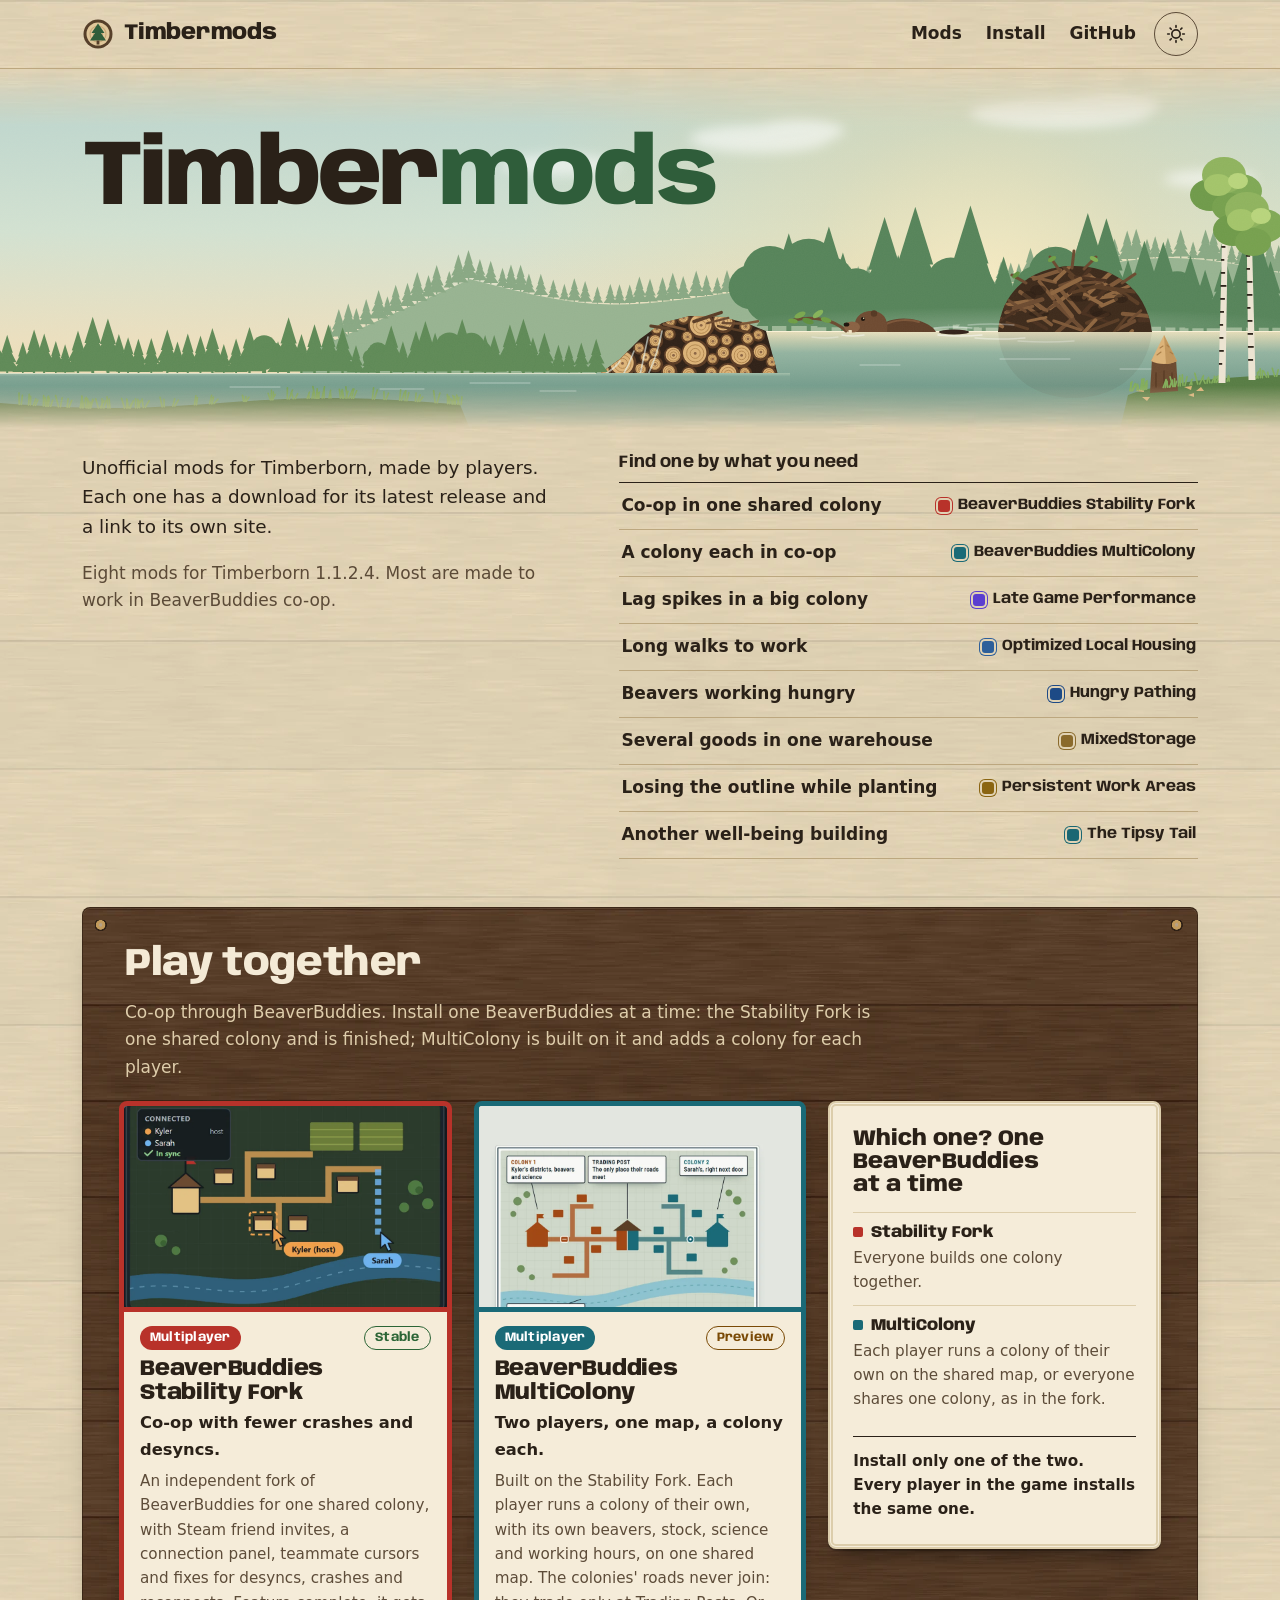
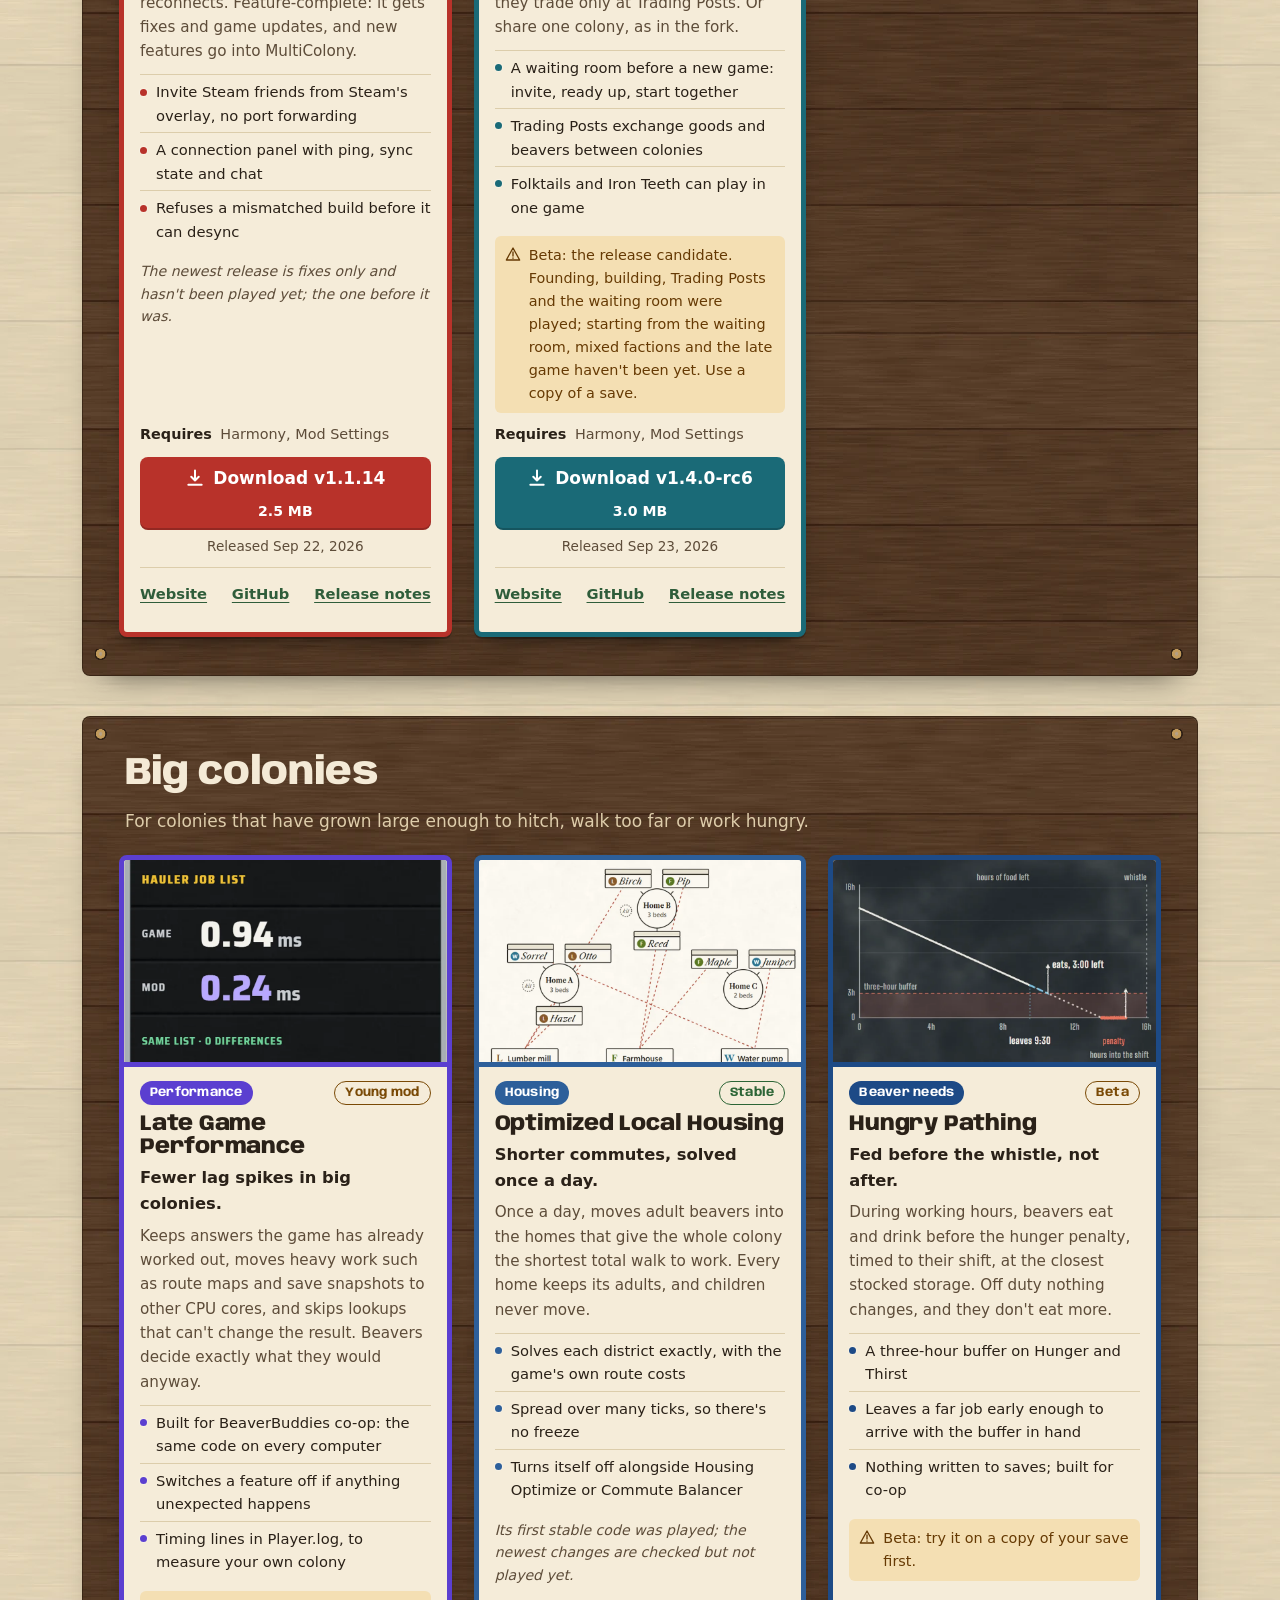
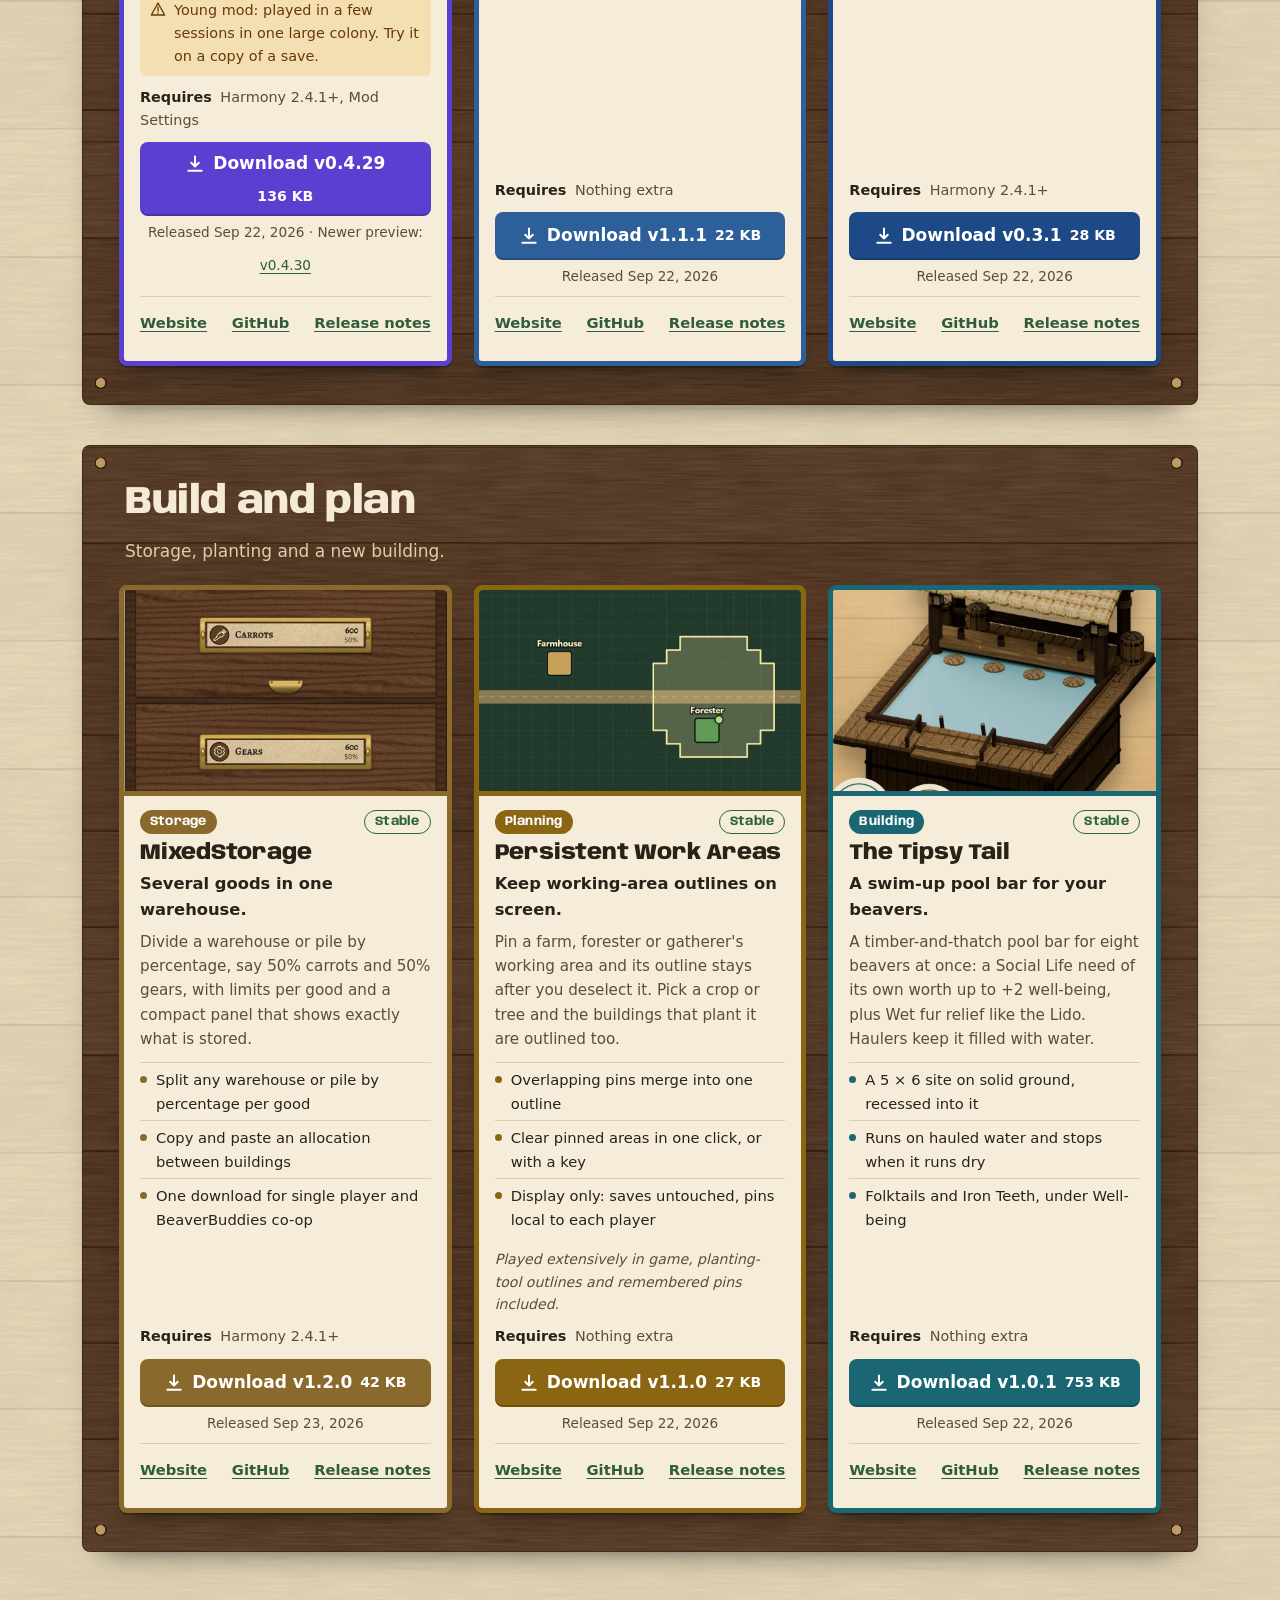
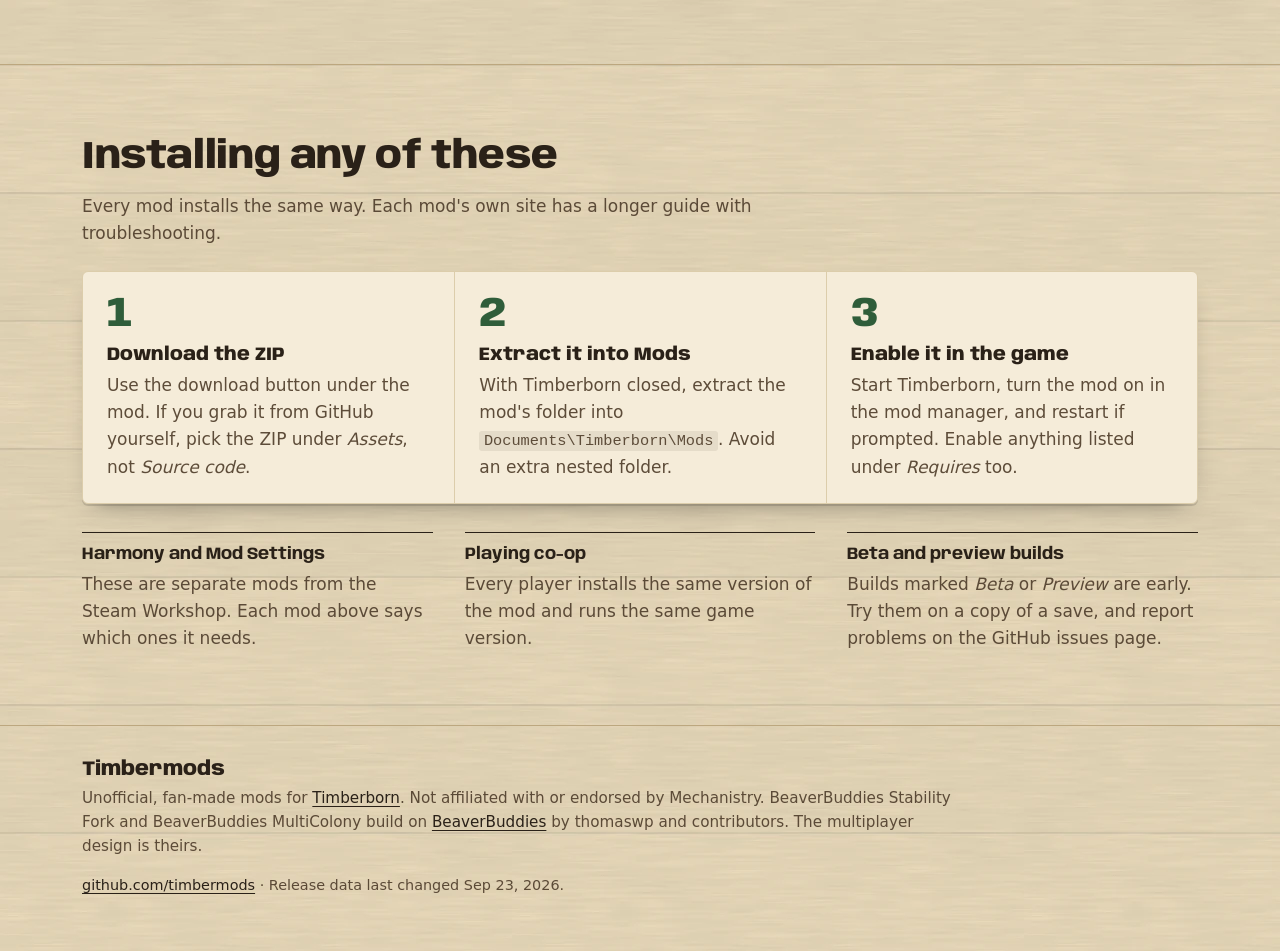
==== commit 431686c0: "Hub opens on the valley: the profile banner's scene, by day and at dusk, with the wordmark over its " ====
--- a/index.html
+++ b/index.html
@@ -44,9 +44,12 @@
 
   <main id="top">
     <section class="cover">
+      <div class="vista-band">
+        <div class="vista" role="img" aria-label="A river valley: a beaver swims home with a leafy branch past its stick lodge, above a dam of logs, among pines and birches."></div>
+        <div class="wrap vista-title"><h1><span>Timber</span><span>mods</span></h1></div>
+      </div>
       <div class="wrap cover-grid">
         <div>
-          <h1><span>Timber</span><span>mods</span></h1>
           <p class="lead">Unofficial mods for Timberborn, made by players. Each one has a download for its latest release and a link to its own site.</p>
           <p class="cover-facts">Eight mods for Timberborn 1.1.2.4. Most are made to work in BeaverBuddies co-op.</p>
         </div>
--- a/assets/style.css
+++ b/assets/style.css
@@ -13,6 +13,7 @@
   color-scheme: light;
   --ground: #e0d2b4;
   --ground-tex: url("img/birch.webp");
+  --vista: url("img/valley-day.svg");
   --ink: #2a2118;
   --muted: #5b4a37;
   --rule: #bca77f;
@@ -45,6 +46,7 @@
     color-scheme: dark;
     --ground: #1a211a;
     --ground-tex: url("img/forest-floor.webp");
+    --vista: url("img/valley-dusk.svg");
     --ink: #ece3cf;
     --muted: #bdb39c;
     --rule: #3b4636;
@@ -70,6 +72,7 @@
   color-scheme: dark;
   --ground: #1a211a;
   --ground-tex: url("img/forest-floor.webp");
+  --vista: url("img/valley-dusk.svg");
   --ink: #ece3cf;
   --muted: #bdb39c;
   --rule: #3b4636;
@@ -129,12 +132,18 @@
   :root:not([data-theme="light"]) .theme-toggle .moon { display: block; }
 }
 
-/* ---------- the opening ---------- */
-.cover { padding: clamp(32px, 5vw, 64px) 0 clamp(28px, 4vw, 48px); }
-.cover-grid { display: grid; grid-template-columns: minmax(0, .9fr) minmax(0, 1.1fr); gap: clamp(24px, 5vw, 64px); align-items: start; }
-.cover h1 { font: 800 clamp(3.2rem, 7.5vw, 6rem)/.9 var(--display); letter-spacing: -.03em; margin: 0 0 .25em; overflow-wrap: normal; }
-.cover h1 span { display: block; }
+/* ---------- the opening: the valley, with the title over its sky ---------- */
+.cover { padding: 0 0 clamp(28px, 4vw, 48px); }
+.vista-band { position: relative; }
+/* the same valley as the org profile's banner: by day in the light theme, at dusk in the dark one. It fades in from
+   the page at the top and back into it at the bottom, so it sits in the page rather than on it. */
+.vista { width: 100%; aspect-ratio: 1280 / 360; min-height: 230px; max-height: 500px; background: var(--vista) 66% 100% / cover no-repeat;
+  -webkit-mask-image: linear-gradient(to bottom, transparent 0, #000 16%, #000 88%, transparent 100%);
+  mask-image: linear-gradient(to bottom, transparent 0, #000 16%, #000 88%, transparent 100%); }
+.vista-title { position: absolute; inset: 0; padding-top: clamp(28px, 5.4vw, 78px); pointer-events: none; }
+.cover h1 { font: 800 clamp(3rem, 7.2vw, 6.4rem)/.9 var(--display); letter-spacing: -.03em; margin: 0; overflow-wrap: normal; white-space: nowrap; }
 .cover h1 span + span { color: var(--link); }
+.cover-grid { display: grid; grid-template-columns: minmax(0, .9fr) minmax(0, 1.1fr); gap: clamp(24px, 5vw, 64px); align-items: start; margin-top: clamp(8px, 2vw, 24px); }
 .lead { font-size: 1.15rem; max-width: 46ch; }
 .cover-facts { color: var(--muted); max-width: 46ch; margin: 0; }
 .needs h2 { font: 700 1.05rem/1.2 var(--display); letter-spacing: .01em; margin: 0 0 .5em; }
@@ -238,10 +247,10 @@
 }
 @media (max-width: 860px) {
   .cover-grid, .steps, .notes { grid-template-columns: minmax(0, 1fr); }
-  .cover h1 span { display: inline; }
   .steps li + li { border-left: 0; border-top: 1px solid var(--tile-rule); }
 }
 @media (max-width: 620px) {
+  .cover h1 { font-size: clamp(2.6rem, 13vw, 3.4rem); }
   .pockets { grid-template-columns: minmax(0, 1fr); }
   .banner img { aspect-ratio: 16 / 7; }
   .page { padding: 26px 12px 20px; border-radius: 6px; }
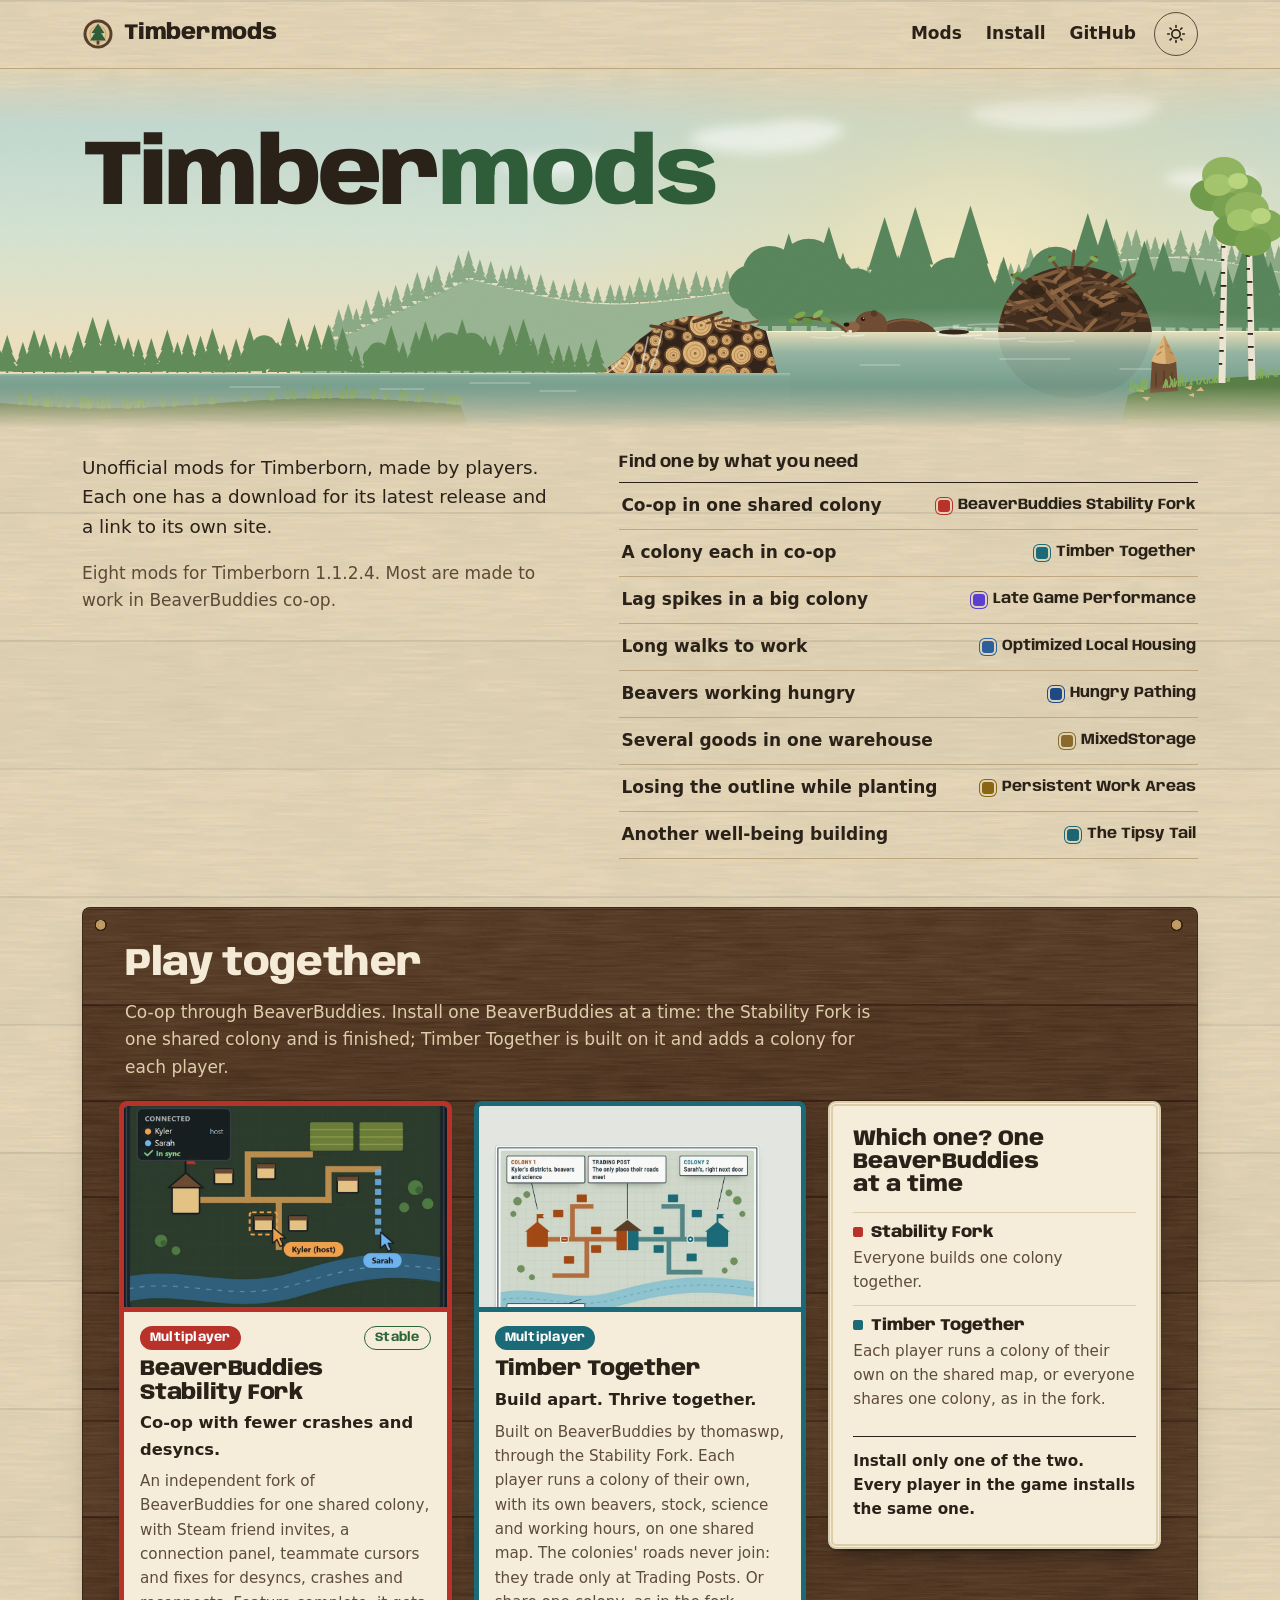
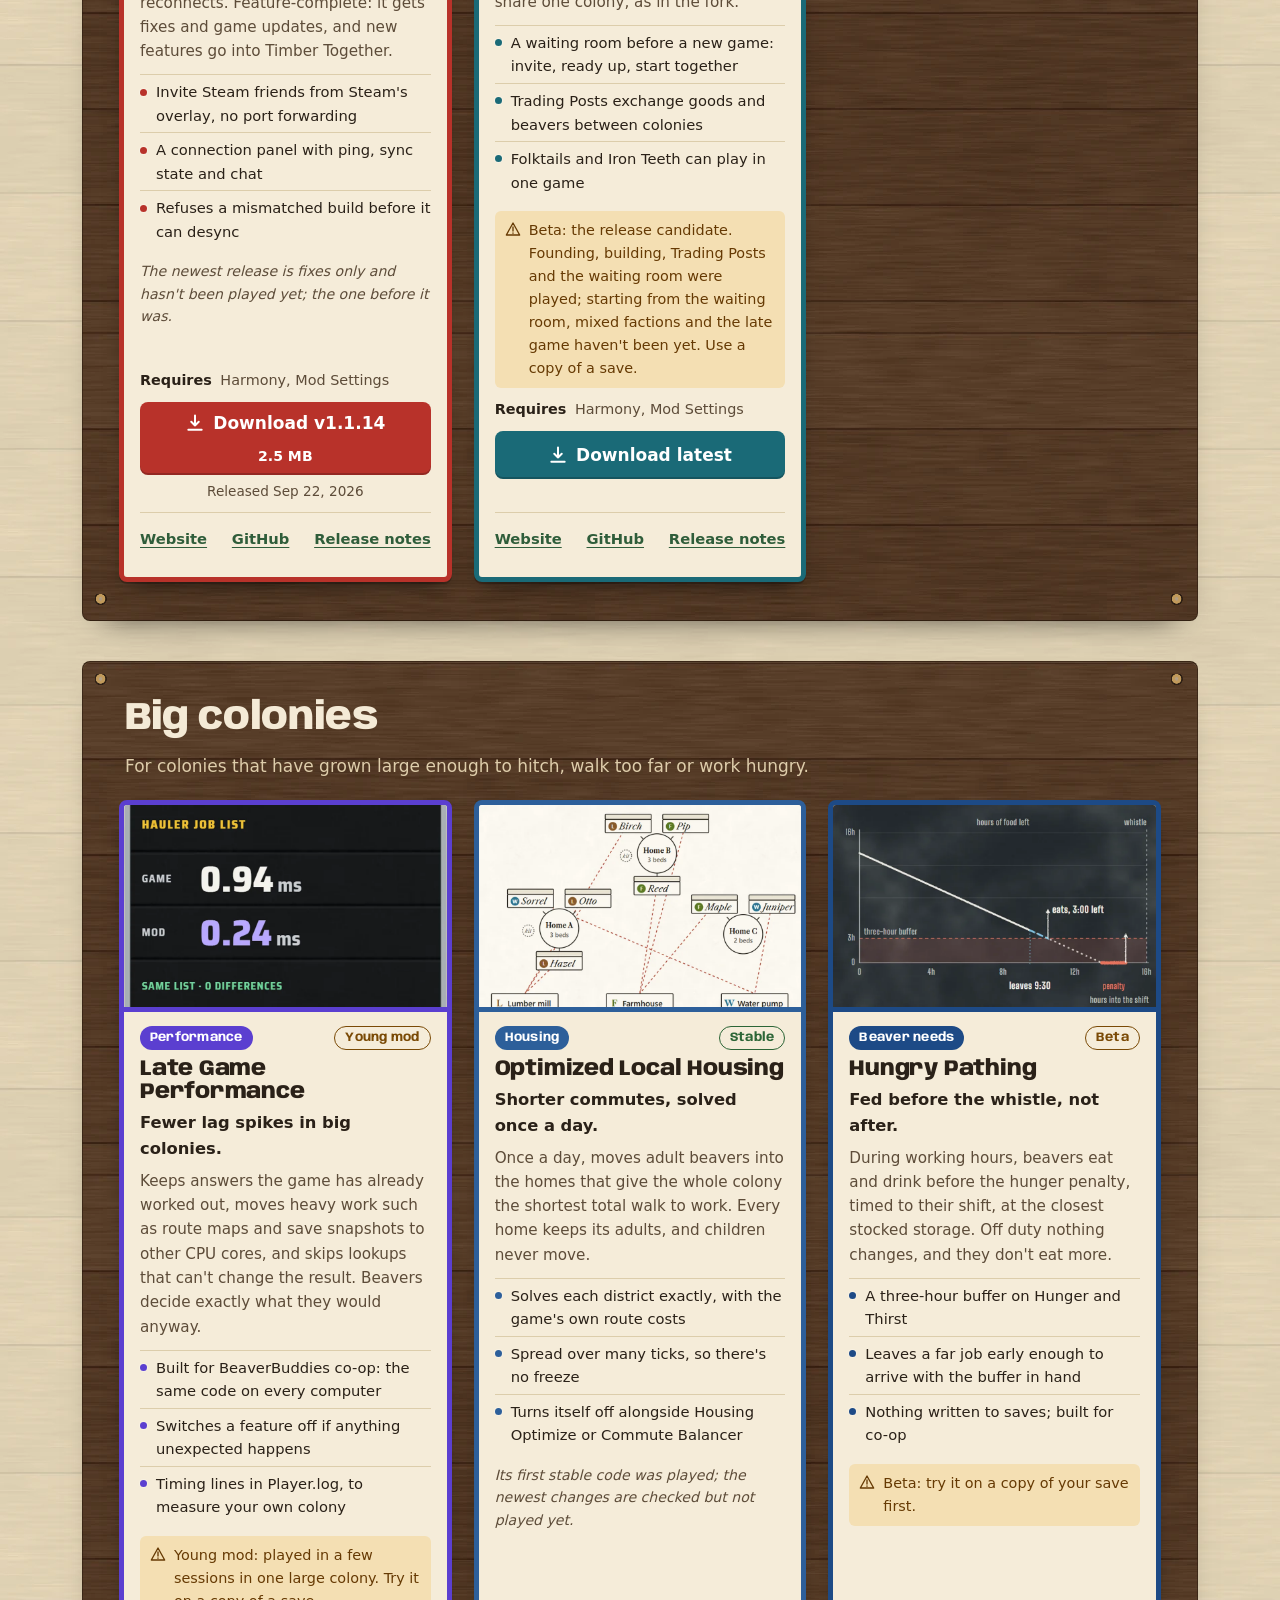
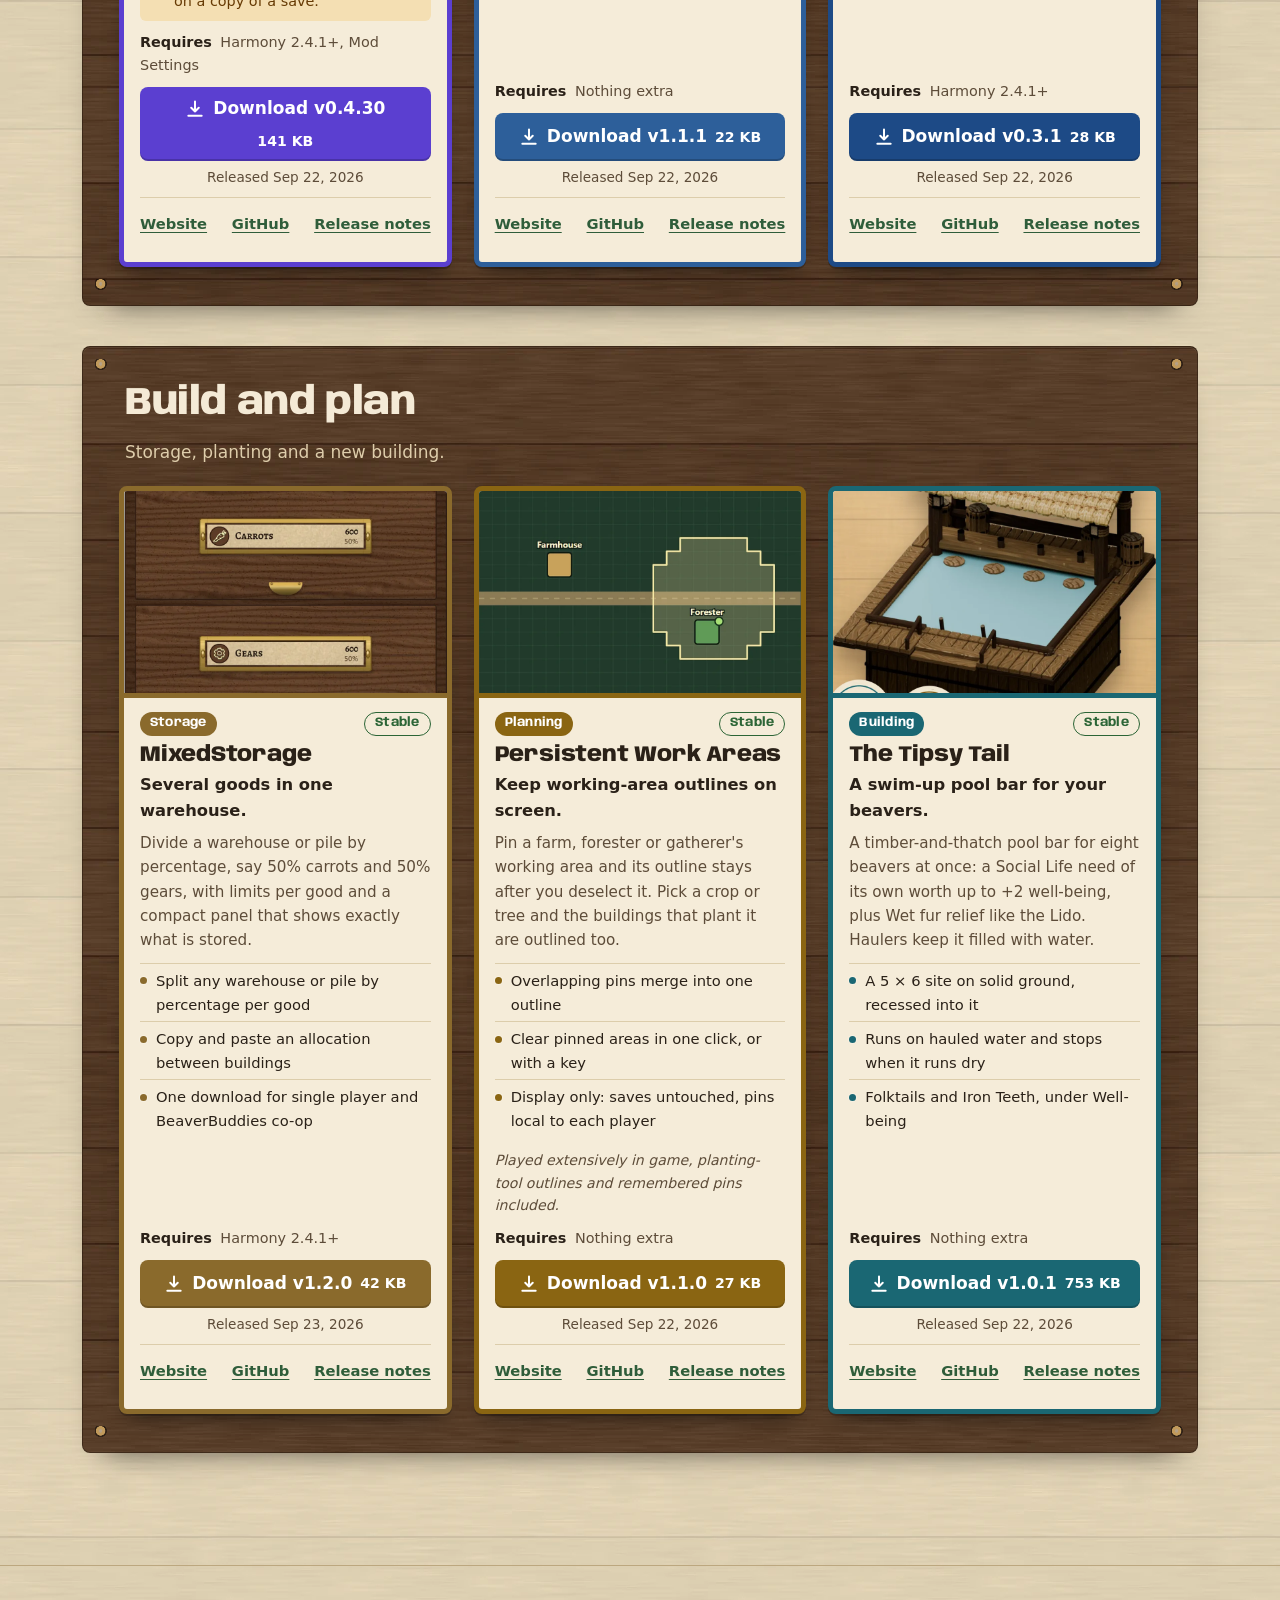
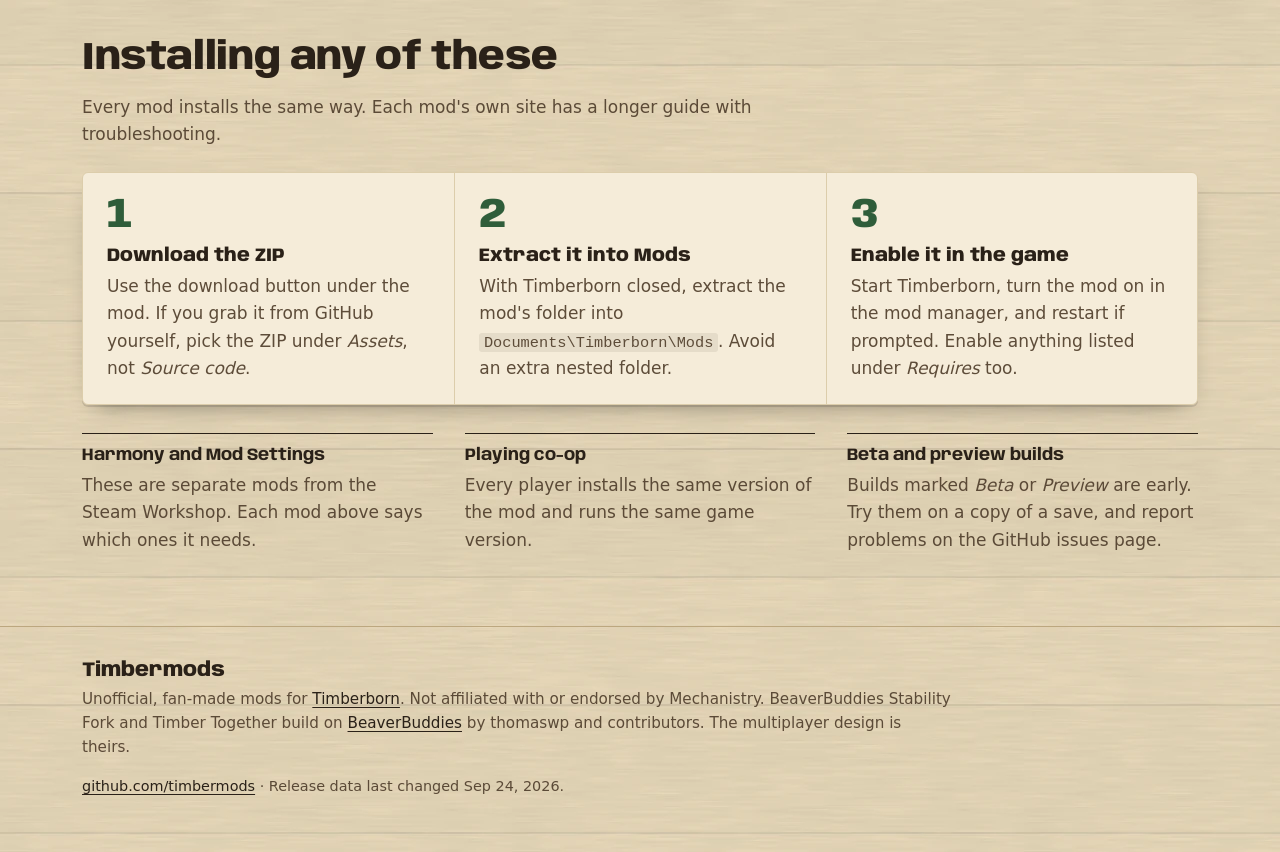
==== commit 3830262c: "Timber Together in the catalog; old links to its site redirect The co-op mod is Timber Together (tag" ====
--- a/index.html
+++ b/index.html
@@ -57,7 +57,7 @@
           <h2>Find one by what you need</h2>
           <ul>
           <li><a href="#beaverbuddies-stability-fork"><span class="need">Co-op in one shared colony</span><span class="to" style="--c:#b8322a">BeaverBuddies Stability Fork</span></a></li>
-          <li><a href="#beaverbuddies-multicolony"><span class="need">A colony each in co-op</span><span class="to" style="--c:#1a6a77">BeaverBuddies MultiColony</span></a></li>
+          <li><a href="#timber-together"><span class="need">A colony each in co-op</span><span class="to" style="--c:#1a6a77">Timber Together</span></a></li>
           <li><a href="#late-game-performance"><span class="need">Lag spikes in a big colony</span><span class="to" style="--c:#5b3fd0">Late Game Performance</span></a></li>
           <li><a href="#optimized-local-housing"><span class="need">Long walks to work</span><span class="to" style="--c:#2d5f9a">Optimized Local Housing</span></a></li>
           <li><a href="#hungry-pathing"><span class="need">Beavers working hungry</span><span class="to" style="--c:#1d4a86">Hungry Pathing</span></a></li>
@@ -73,7 +73,7 @@
       <div class="wrap">
       <h2 id="mods-title" class="sr-only">The mods</h2>
       <section class="page" aria-labelledby="page-play">
-        <div class="page-head"><h2 id="page-play">Play together</h2><p>Co-op through BeaverBuddies. Install one BeaverBuddies at a time: the Stability Fork is one shared colony and is finished; MultiColony is built on it and adds a colony for each player.</p></div>
+        <div class="page-head"><h2 id="page-play">Play together</h2><p>Co-op through BeaverBuddies. Install one BeaverBuddies at a time: the Stability Fork is one shared colony and is finished; Timber Together is built on it and adds a colony for each player.</p></div>
         <div class="pockets">
         <div class="sleeve"><article class="card" id="beaverbuddies-stability-fork" style="--c:#b8322a"
                  data-repo="timbermods/BeaverBuddies-Stability-Fork" data-asset="^BeaverBuddies-Stability-Fork-[\d.]+\.zip$">
@@ -82,7 +82,7 @@
             <div class="meta"><span class="pill tag">Multiplayer</span><span class="pill status" data-status hidden></span></div>
             <h3><a href="https://timbermods.github.io/BeaverBuddies-Stability-Fork/">BeaverBuddies Stability Fork</a></h3>
             <p class="tagline">Co-op with fewer crashes and desyncs.</p>
-            <p class="blurb">An independent fork of BeaverBuddies for one shared colony, with Steam friend invites, a connection panel, teammate cursors and fixes for desyncs, crashes and reconnects. Feature-complete: it gets fixes and game updates, and new features go into MultiColony.</p>
+            <p class="blurb">An independent fork of BeaverBuddies for one shared colony, with Steam friend invites, a connection panel, teammate cursors and fixes for desyncs, crashes and reconnects. Feature-complete: it gets fixes and game updates, and new features go into Timber Together.</p>
             <ul class="facts"><li>Invite Steam friends from Steam's overlay, no port forwarding</li><li>A connection panel with ping, sync state and chat</li><li>Refuses a mismatched build before it can desync</li></ul>
             <p class="status-line">The newest release is fixes only and hasn't been played yet; the one before it was.</p>
             <p class="req"><span>Requires</span> Harmony, Mod Settings</p>
@@ -93,29 +93,29 @@
             <p class="links"><a class="primary-link" href="https://timbermods.github.io/BeaverBuddies-Stability-Fork/">Website</a><a href="https://github.com/timbermods/BeaverBuddies-Stability-Fork" rel="noopener">GitHub</a><a data-notes href="https://github.com/timbermods/BeaverBuddies-Stability-Fork/releases" rel="noopener">Release notes</a></p>
           </div>
         </article></div>
-        <div class="sleeve"><article class="card" id="beaverbuddies-multicolony" style="--c:#1a6a77"
-                 data-repo="timbermods/BeaverBuddies-MultiColony" data-asset="^BeaverBuddies-MultiColony-[\w.-]+\.zip$" data-maturity="Beta">
-          <a class="banner" href="https://timbermods.github.io/BeaverBuddies-MultiColony/" tabindex="-1" aria-hidden="true"><img src="assets/img/cards/beaverbuddies-multicolony.webp" width="960" height="600" alt="" loading="lazy" decoding="async"></a>
+        <div class="sleeve"><article class="card" id="timber-together" style="--c:#1a6a77"
+                 data-repo="timbermods/TimberTogether" data-asset="^TimberTogether-[\w.-]+\.zip$" data-maturity="Beta">
+          <a class="banner" href="https://timbermods.github.io/TimberTogether/" tabindex="-1" aria-hidden="true"><img src="assets/img/cards/timber-together.webp" width="960" height="600" alt="" loading="lazy" decoding="async"></a>
           <div class="body">
             <div class="meta"><span class="pill tag">Multiplayer</span><span class="pill status" data-status hidden></span></div>
-            <h3><a href="https://timbermods.github.io/BeaverBuddies-MultiColony/">BeaverBuddies MultiColony</a></h3>
-            <p class="tagline">Two players, one map, a colony each.</p>
-            <p class="blurb">Built on the Stability Fork. Each player runs a colony of their own, with its own beavers, stock, science and working hours, on one shared map. The colonies' roads never join: they trade only at Trading Posts. Or share one colony, as in the fork.</p>
+            <h3><a href="https://timbermods.github.io/TimberTogether/">Timber Together</a></h3>
+            <p class="tagline">Build apart. Thrive together.</p>
+            <p class="blurb">Built on BeaverBuddies by thomaswp, through the Stability Fork. Each player runs a colony of their own, with its own beavers, stock, science and working hours, on one shared map. The colonies' roads never join: they trade only at Trading Posts. Or share one colony, as in the fork.</p>
             <ul class="facts"><li>A waiting room before a new game: invite, ready up, start together</li><li>Trading Posts exchange goods and beavers between colonies</li><li>Folktails and Iron Teeth can play in one game</li></ul>
             <p class="caution"><svg viewBox="0 0 24 24" aria-hidden="true"><path d="M12 3 2 21h20L12 3Zm0 6v6m0 3v.5"/></svg>Beta: the release candidate. Founding, building, Trading Posts and the waiting room were played; starting from the waiting room, mixed factions and the late game haven't been yet. Use a copy of a save.</p>
             <p class="req"><span>Requires</span> Harmony, Mod Settings</p>
             <div class="dl">
-              <a class="btn" data-download href="https://github.com/timbermods/BeaverBuddies-MultiColony/releases" rel="noopener"><svg viewBox="0 0 24 24" aria-hidden="true"><path d="M12 3v12m0 0-4.5-4.5M12 15l4.5-4.5M4 20h16"/></svg><span class="btn-label">Download latest</span><span class="btn-size" data-size></span></a>
-              <p class="dl-note" data-note aria-live="polite"></p>
-            </div>
-            <p class="links"><a class="primary-link" href="https://timbermods.github.io/BeaverBuddies-MultiColony/">Website</a><a href="https://github.com/timbermods/BeaverBuddies-MultiColony" rel="noopener">GitHub</a><a data-notes href="https://github.com/timbermods/BeaverBuddies-MultiColony/releases" rel="noopener">Release notes</a></p>
+              <a class="btn" data-download href="https://github.com/timbermods/TimberTogether/releases" rel="noopener"><svg viewBox="0 0 24 24" aria-hidden="true"><path d="M12 3v12m0 0-4.5-4.5M12 15l4.5-4.5M4 20h16"/></svg><span class="btn-label">Download latest</span><span class="btn-size" data-size></span></a>
+              <p class="dl-note" data-note aria-live="polite"></p>
+            </div>
+            <p class="links"><a class="primary-link" href="https://timbermods.github.io/TimberTogether/">Website</a><a href="https://github.com/timbermods/TimberTogether" rel="noopener">GitHub</a><a data-notes href="https://github.com/timbermods/TimberTogether/releases" rel="noopener">Release notes</a></p>
           </div>
         </article></div>
         <div class="sleeve insert-sleeve"><div class="insert">
           <h3>Which one? One BeaverBuddies at a time</h3>
           <dl>
             <div style="--c:#b8322a"><dt>Stability Fork</dt><dd>Everyone builds one colony together.</dd></div>
-            <div style="--c:#1a6a77"><dt>MultiColony</dt><dd>Each player runs a colony of their own on the shared map, or everyone shares one colony, as in the fork.</dd></div>
+            <div style="--c:#1a6a77"><dt>Timber Together</dt><dd>Each player runs a colony of their own on the shared map, or everyone shares one colony, as in the fork.</dd></div>
           </dl>
           <p>Install only one of the two. Every player in the game installs the same one.</p>
         </div></div>
@@ -272,7 +272,7 @@
 
   <footer class="site-footer">
     <div class="wrap">
-      <p><strong class="foot-brand">Timbermods</strong> Unofficial, fan-made mods for <a href="https://timberborn.com" rel="noopener">Timberborn</a>. Not affiliated with or endorsed by Mechanistry. BeaverBuddies Stability Fork and BeaverBuddies MultiColony build on <a href="https://github.com/thomaswp/BeaverBuddies" rel="noopener">BeaverBuddies</a> by thomaswp and contributors. The multiplayer design is theirs.</p>
+      <p><strong class="foot-brand">Timbermods</strong> Unofficial, fan-made mods for <a href="https://timberborn.com" rel="noopener">Timberborn</a>. Not affiliated with or endorsed by Mechanistry. BeaverBuddies Stability Fork and Timber Together build on <a href="https://github.com/thomaswp/BeaverBuddies" rel="noopener">BeaverBuddies</a> by thomaswp and contributors. The multiplayer design is theirs.</p>
       <p class="fine"><a href="https://github.com/timbermods" rel="noopener">github.com/timbermods</a> · <span data-generated>Release data loads from GitHub.</span></p>
     </div>
   </footer>
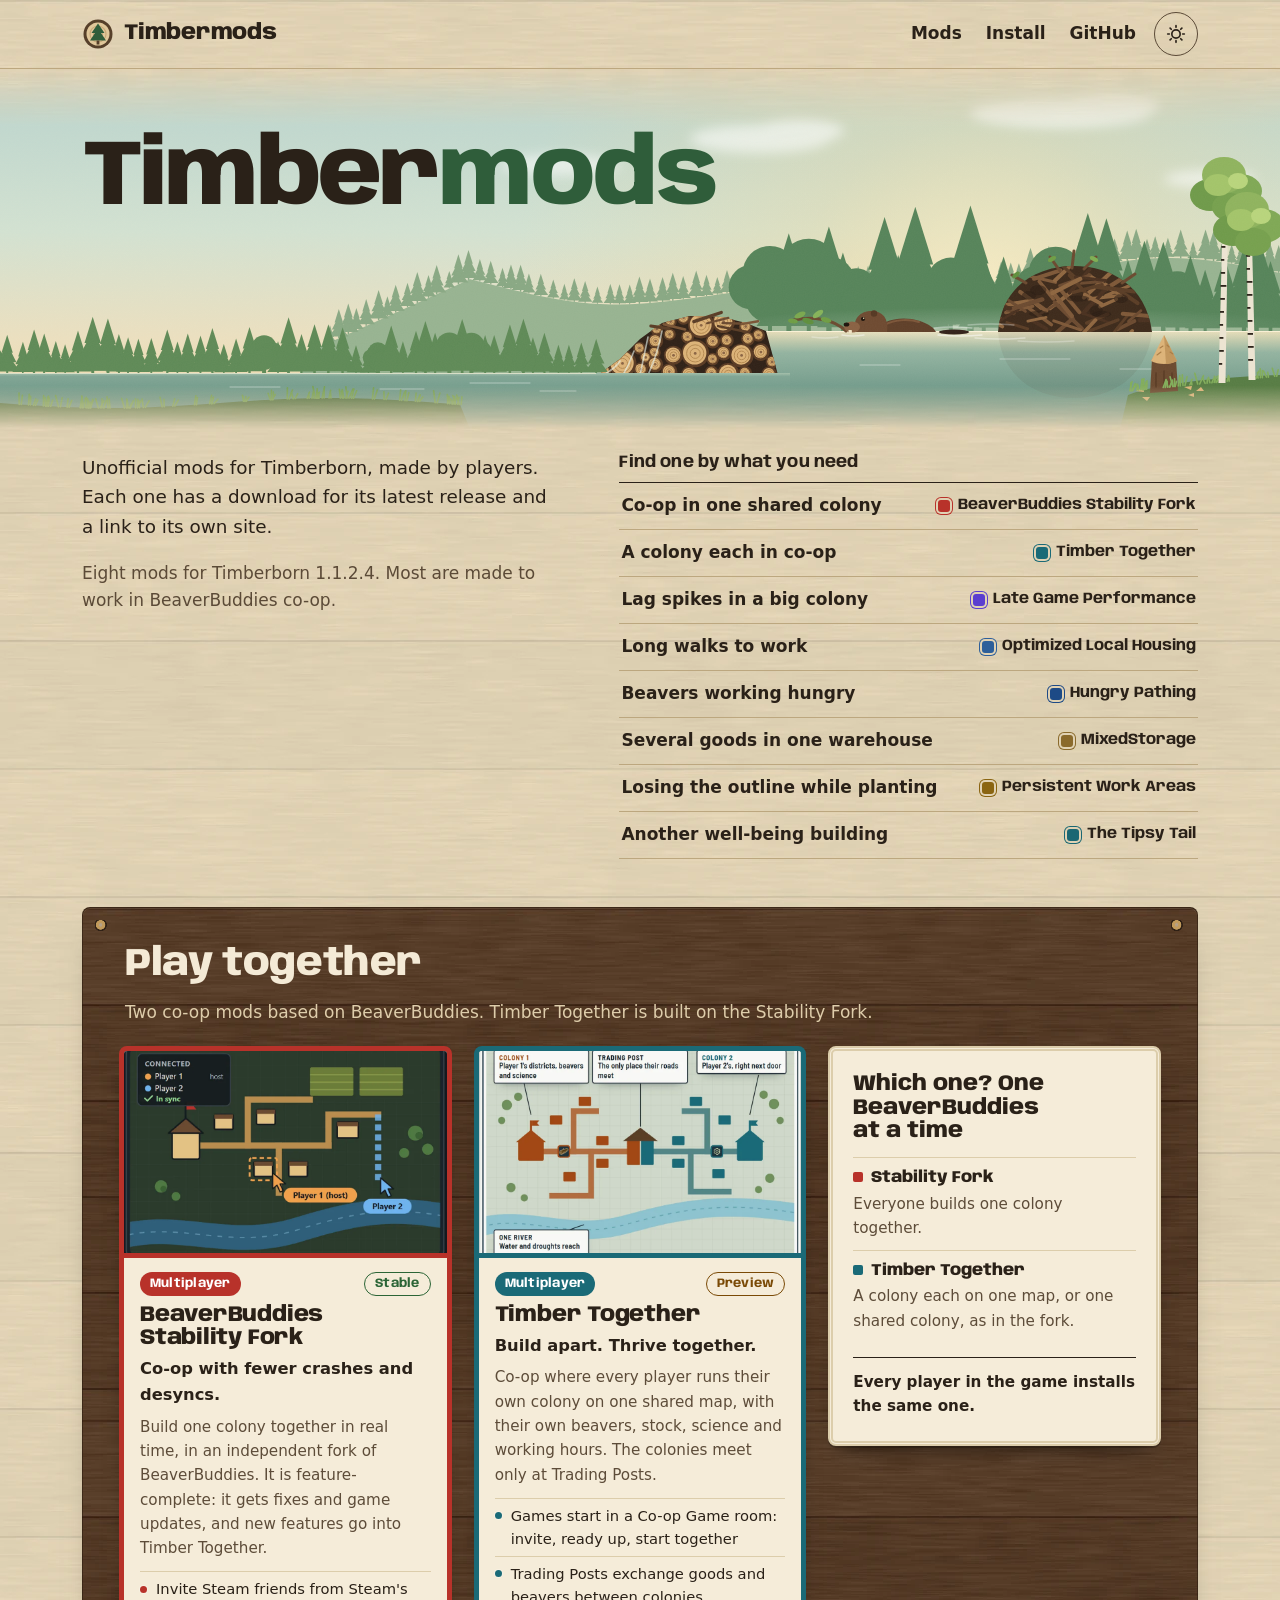
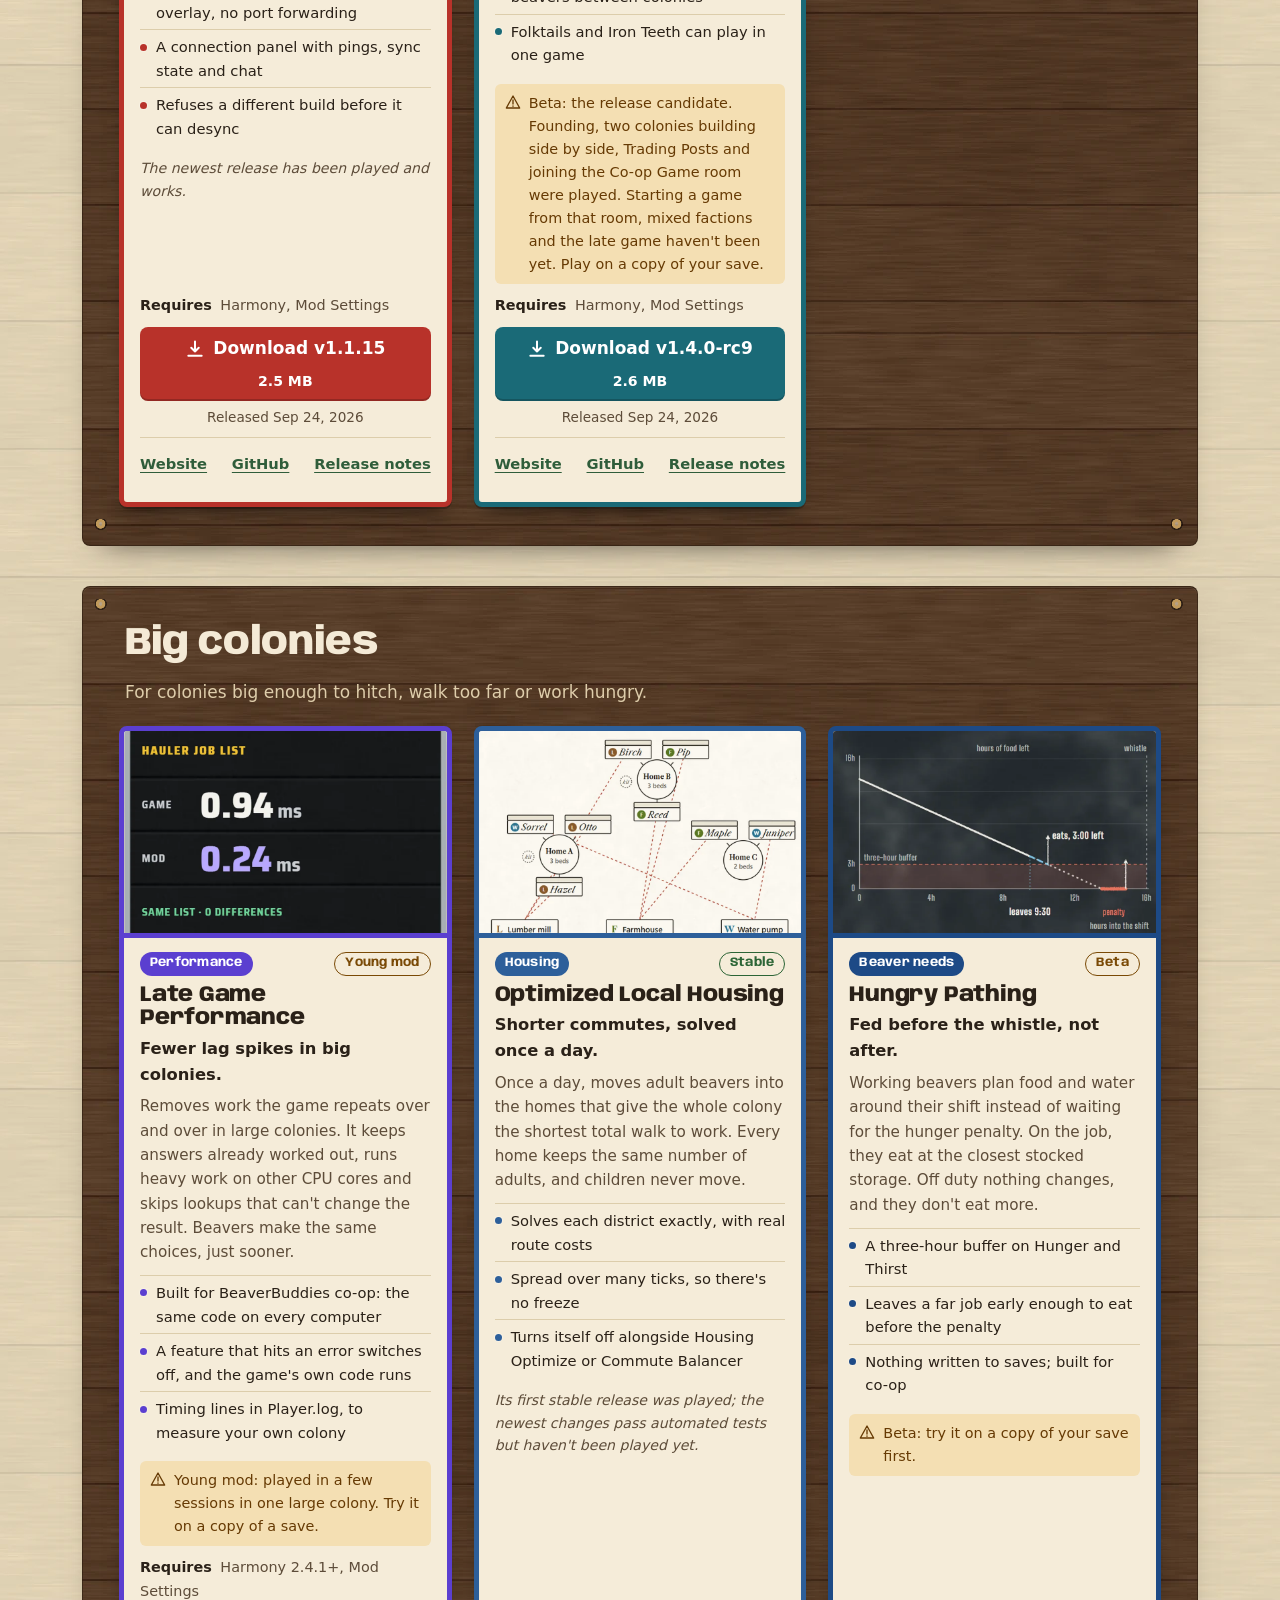
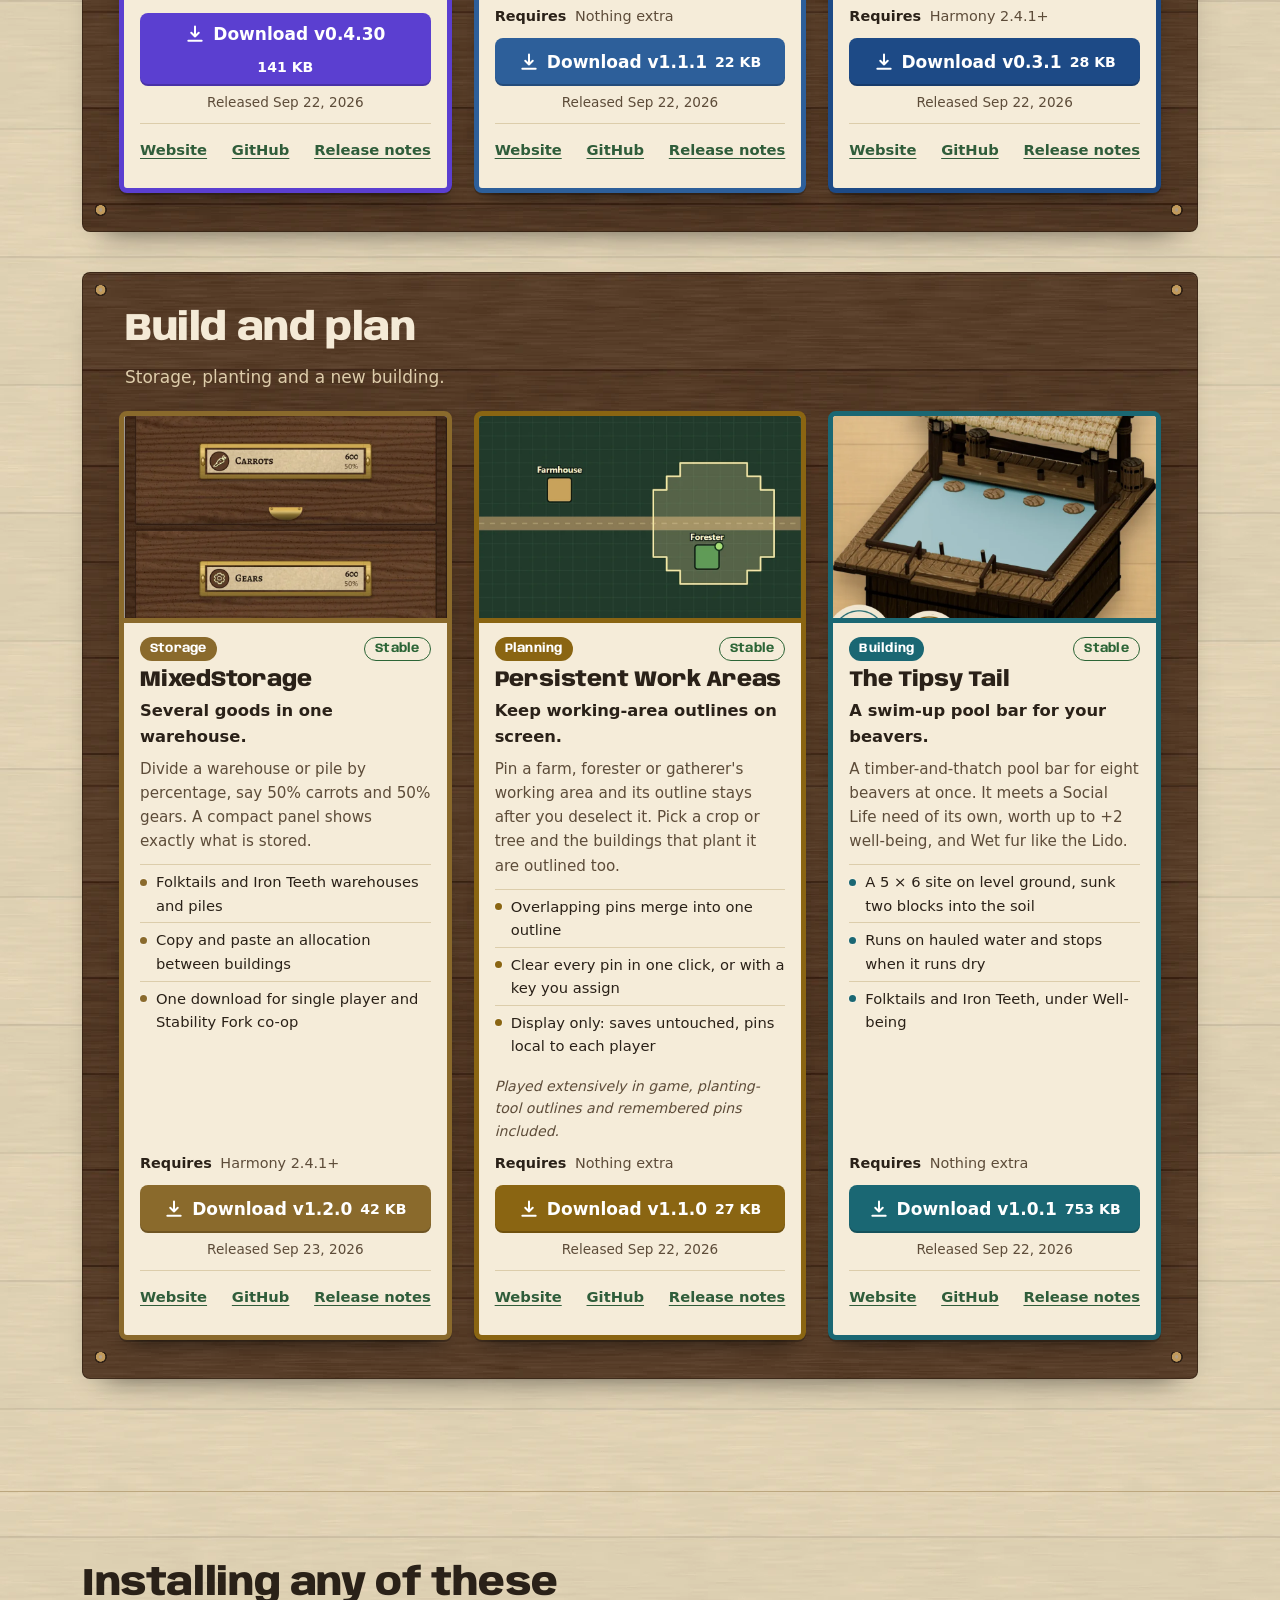
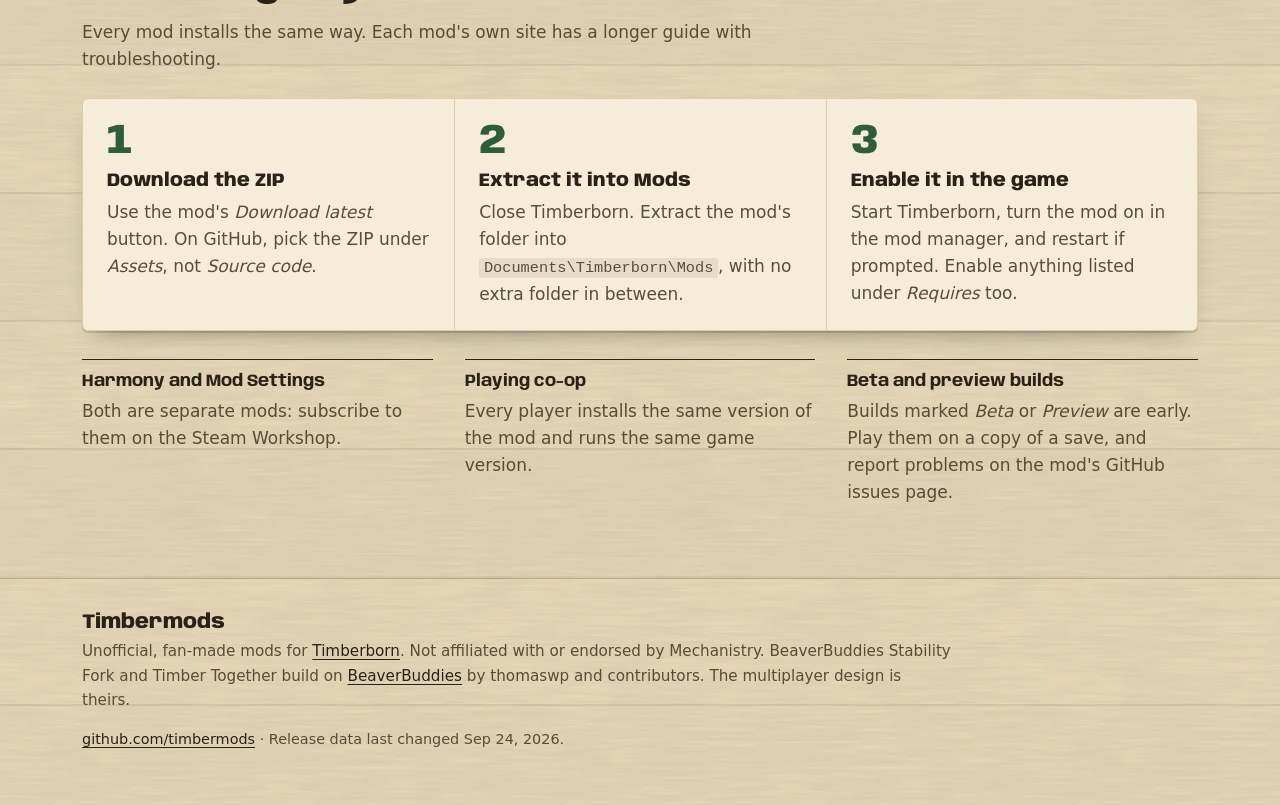
==== commit 68a57636: "Writing style: short, plain text on the page, README and CLAUDE.md Every mod's entry reread against " ====
--- a/index.html
+++ b/index.html
@@ -73,7 +73,7 @@
       <div class="wrap">
       <h2 id="mods-title" class="sr-only">The mods</h2>
       <section class="page" aria-labelledby="page-play">
-        <div class="page-head"><h2 id="page-play">Play together</h2><p>Co-op through BeaverBuddies. Install one BeaverBuddies at a time: the Stability Fork is one shared colony and is finished; Timber Together is built on it and adds a colony for each player.</p></div>
+        <div class="page-head"><h2 id="page-play">Play together</h2><p>Two co-op mods based on BeaverBuddies. Timber Together is built on the Stability Fork.</p></div>
         <div class="pockets">
         <div class="sleeve"><article class="card" id="beaverbuddies-stability-fork" style="--c:#b8322a"
                  data-repo="timbermods/BeaverBuddies-Stability-Fork" data-asset="^BeaverBuddies-Stability-Fork-[\d.]+\.zip$">
@@ -82,9 +82,9 @@
             <div class="meta"><span class="pill tag">Multiplayer</span><span class="pill status" data-status hidden></span></div>
             <h3><a href="https://timbermods.github.io/BeaverBuddies-Stability-Fork/">BeaverBuddies Stability Fork</a></h3>
             <p class="tagline">Co-op with fewer crashes and desyncs.</p>
-            <p class="blurb">An independent fork of BeaverBuddies for one shared colony, with Steam friend invites, a connection panel, teammate cursors and fixes for desyncs, crashes and reconnects. Feature-complete: it gets fixes and game updates, and new features go into Timber Together.</p>
-            <ul class="facts"><li>Invite Steam friends from Steam's overlay, no port forwarding</li><li>A connection panel with ping, sync state and chat</li><li>Refuses a mismatched build before it can desync</li></ul>
-            <p class="status-line">The newest release is fixes only and hasn't been played yet; the one before it was.</p>
+            <p class="blurb">Build one colony together in real time, in an independent fork of BeaverBuddies. It is feature-complete: it gets fixes and game updates, and new features go into Timber Together.</p>
+            <ul class="facts"><li>Invite Steam friends from Steam's overlay, no port forwarding</li><li>A connection panel with pings, sync state and chat</li><li>Refuses a different build before it can desync</li></ul>
+            <p class="status-line">The newest release has been played and works.</p>
             <p class="req"><span>Requires</span> Harmony, Mod Settings</p>
             <div class="dl">
               <a class="btn" data-download href="https://github.com/timbermods/BeaverBuddies-Stability-Fork/releases" rel="noopener"><svg viewBox="0 0 24 24" aria-hidden="true"><path d="M12 3v12m0 0-4.5-4.5M12 15l4.5-4.5M4 20h16"/></svg><span class="btn-label">Download latest</span><span class="btn-size" data-size></span></a>
@@ -100,9 +100,9 @@
             <div class="meta"><span class="pill tag">Multiplayer</span><span class="pill status" data-status hidden></span></div>
             <h3><a href="https://timbermods.github.io/TimberTogether/">Timber Together</a></h3>
             <p class="tagline">Build apart. Thrive together.</p>
-            <p class="blurb">Built on BeaverBuddies by thomaswp, through the Stability Fork. Each player runs a colony of their own, with its own beavers, stock, science and working hours, on one shared map. The colonies' roads never join: they trade only at Trading Posts. Or share one colony, as in the fork.</p>
-            <ul class="facts"><li>A waiting room before a new game: invite, ready up, start together</li><li>Trading Posts exchange goods and beavers between colonies</li><li>Folktails and Iron Teeth can play in one game</li></ul>
-            <p class="caution"><svg viewBox="0 0 24 24" aria-hidden="true"><path d="M12 3 2 21h20L12 3Zm0 6v6m0 3v.5"/></svg>Beta: the release candidate. Founding, building, Trading Posts and the waiting room were played; starting from the waiting room, mixed factions and the late game haven't been yet. Use a copy of a save.</p>
+            <p class="blurb">Co-op where every player runs their own colony on one shared map, with their own beavers, stock, science and working hours. The colonies meet only at Trading Posts.</p>
+            <ul class="facts"><li>Games start in a Co-op Game room: invite, ready up, start together</li><li>Trading Posts exchange goods and beavers between colonies</li><li>Folktails and Iron Teeth can play in one game</li></ul>
+            <p class="caution"><svg viewBox="0 0 24 24" aria-hidden="true"><path d="M12 3 2 21h20L12 3Zm0 6v6m0 3v.5"/></svg>Beta: the release candidate. Founding, two colonies building side by side, Trading Posts and joining the Co-op Game room were played. Starting a game from that room, mixed factions and the late game haven't been yet. Play on a copy of your save.</p>
             <p class="req"><span>Requires</span> Harmony, Mod Settings</p>
             <div class="dl">
               <a class="btn" data-download href="https://github.com/timbermods/TimberTogether/releases" rel="noopener"><svg viewBox="0 0 24 24" aria-hidden="true"><path d="M12 3v12m0 0-4.5-4.5M12 15l4.5-4.5M4 20h16"/></svg><span class="btn-label">Download latest</span><span class="btn-size" data-size></span></a>
@@ -115,14 +115,14 @@
           <h3>Which one? One BeaverBuddies at a time</h3>
           <dl>
             <div style="--c:#b8322a"><dt>Stability Fork</dt><dd>Everyone builds one colony together.</dd></div>
-            <div style="--c:#1a6a77"><dt>Timber Together</dt><dd>Each player runs a colony of their own on the shared map, or everyone shares one colony, as in the fork.</dd></div>
+            <div style="--c:#1a6a77"><dt>Timber Together</dt><dd>A colony each on one map, or one shared colony, as in the fork.</dd></div>
           </dl>
-          <p>Install only one of the two. Every player in the game installs the same one.</p>
+          <p>Every player in the game installs the same one.</p>
         </div></div>
         </div>
       </section>
       <section class="page" aria-labelledby="page-big">
-        <div class="page-head"><h2 id="page-big">Big colonies</h2><p>For colonies that have grown large enough to hitch, walk too far or work hungry.</p></div>
+        <div class="page-head"><h2 id="page-big">Big colonies</h2><p>For colonies big enough to hitch, walk too far or work hungry.</p></div>
         <div class="pockets">
         <div class="sleeve"><article class="card" id="late-game-performance" style="--c:#5b3fd0"
                  data-repo="timbermods/LateGamePerformance" data-asset="^LateGamePerformance-[\d.]+\.zip$" data-maturity="Young mod">
@@ -131,8 +131,8 @@
             <div class="meta"><span class="pill tag">Performance</span><span class="pill status" data-status hidden></span></div>
             <h3><a href="https://timbermods.github.io/LateGamePerformance/">Late Game Performance</a></h3>
             <p class="tagline">Fewer lag spikes in big colonies.</p>
-            <p class="blurb">Keeps answers the game has already worked out, moves heavy work such as route maps and save snapshots to other CPU cores, and skips lookups that can't change the result. Beavers decide exactly what they would anyway.</p>
-            <ul class="facts"><li>Built for BeaverBuddies co-op: the same code on every computer</li><li>Switches a feature off if anything unexpected happens</li><li>Timing lines in Player.log, to measure your own colony</li></ul>
+            <p class="blurb">Removes work the game repeats over and over in large colonies. It keeps answers already worked out, runs heavy work on other CPU cores and skips lookups that can't change the result. Beavers make the same choices, just sooner.</p>
+            <ul class="facts"><li>Built for BeaverBuddies co-op: the same code on every computer</li><li>A feature that hits an error switches off, and the game's own code runs</li><li>Timing lines in Player.log, to measure your own colony</li></ul>
             <p class="caution"><svg viewBox="0 0 24 24" aria-hidden="true"><path d="M12 3 2 21h20L12 3Zm0 6v6m0 3v.5"/></svg>Young mod: played in a few sessions in one large colony. Try it on a copy of a save.</p>
             <p class="req"><span>Requires</span> Harmony 2.4.1+, Mod Settings</p>
             <div class="dl">
@@ -149,9 +149,9 @@
             <div class="meta"><span class="pill tag">Housing</span><span class="pill status" data-status hidden></span></div>
             <h3><a href="https://timbermods.github.io/OptimizedLocalHousing/">Optimized Local Housing</a></h3>
             <p class="tagline">Shorter commutes, solved once a day.</p>
-            <p class="blurb">Once a day, moves adult beavers into the homes that give the whole colony the shortest total walk to work. Every home keeps its adults, and children never move.</p>
-            <ul class="facts"><li>Solves each district exactly, with the game's own route costs</li><li>Spread over many ticks, so there's no freeze</li><li>Turns itself off alongside Housing Optimize or Commute Balancer</li></ul>
-            <p class="status-line">Its first stable code was played; the newest changes are checked but not played yet.</p>
+            <p class="blurb">Once a day, moves adult beavers into the homes that give the whole colony the shortest total walk to work. Every home keeps the same number of adults, and children never move.</p>
+            <ul class="facts"><li>Solves each district exactly, with real route costs</li><li>Spread over many ticks, so there's no freeze</li><li>Turns itself off alongside Housing Optimize or Commute Balancer</li></ul>
+            <p class="status-line">Its first stable release was played; the newest changes pass automated tests but haven't been played yet.</p>
             <p class="req"><span>Requires</span> Nothing extra</p>
             <div class="dl">
               <a class="btn" data-download href="https://github.com/timbermods/OptimizedLocalHousing/releases" rel="noopener"><svg viewBox="0 0 24 24" aria-hidden="true"><path d="M12 3v12m0 0-4.5-4.5M12 15l4.5-4.5M4 20h16"/></svg><span class="btn-label">Download latest</span><span class="btn-size" data-size></span></a>
@@ -167,8 +167,8 @@
             <div class="meta"><span class="pill tag">Beaver needs</span><span class="pill status" data-status hidden></span></div>
             <h3><a href="https://timbermods.github.io/HungryPathing/">Hungry Pathing</a></h3>
             <p class="tagline">Fed before the whistle, not after.</p>
-            <p class="blurb">During working hours, beavers eat and drink before the hunger penalty, timed to their shift, at the closest stocked storage. Off duty nothing changes, and they don't eat more.</p>
-            <ul class="facts"><li>A three-hour buffer on Hunger and Thirst</li><li>Leaves a far job early enough to arrive with the buffer in hand</li><li>Nothing written to saves; built for co-op</li></ul>
+            <p class="blurb">Working beavers plan food and water around their shift instead of waiting for the hunger penalty. On the job, they eat at the closest stocked storage. Off duty nothing changes, and they don't eat more.</p>
+            <ul class="facts"><li>A three-hour buffer on Hunger and Thirst</li><li>Leaves a far job early enough to eat before the penalty</li><li>Nothing written to saves; built for co-op</li></ul>
             <p class="caution"><svg viewBox="0 0 24 24" aria-hidden="true"><path d="M12 3 2 21h20L12 3Zm0 6v6m0 3v.5"/></svg>Beta: try it on a copy of your save first.</p>
             <p class="req"><span>Requires</span> Harmony 2.4.1+</p>
             <div class="dl">
@@ -190,8 +190,8 @@
             <div class="meta"><span class="pill tag">Storage</span><span class="pill status" data-status hidden></span></div>
             <h3><a href="https://timbermods.github.io/MixedStorage/">MixedStorage</a></h3>
             <p class="tagline">Several goods in one warehouse.</p>
-            <p class="blurb">Divide a warehouse or pile by percentage, say 50% carrots and 50% gears, with limits per good and a compact panel that shows exactly what is stored.</p>
-            <ul class="facts"><li>Split any warehouse or pile by percentage per good</li><li>Copy and paste an allocation between buildings</li><li>One download for single player and BeaverBuddies co-op</li></ul>
+            <p class="blurb">Divide a warehouse or pile by percentage, say 50% carrots and 50% gears. A compact panel shows exactly what is stored.</p>
+            <ul class="facts"><li>Folktails and Iron Teeth warehouses and piles</li><li>Copy and paste an allocation between buildings</li><li>One download for single player and Stability Fork co-op</li></ul>
             <p class="req"><span>Requires</span> Harmony 2.4.1+</p>
             <div class="dl">
               <a class="btn" data-download href="https://github.com/timbermods/MixedStorage/releases" rel="noopener"><svg viewBox="0 0 24 24" aria-hidden="true"><path d="M12 3v12m0 0-4.5-4.5M12 15l4.5-4.5M4 20h16"/></svg><span class="btn-label">Download latest</span><span class="btn-size" data-size></span></a>
@@ -208,7 +208,7 @@
             <h3><a href="https://timbermods.github.io/PersistentWorkAreas/">Persistent Work Areas</a></h3>
             <p class="tagline">Keep working-area outlines on screen.</p>
             <p class="blurb">Pin a farm, forester or gatherer's working area and its outline stays after you deselect it. Pick a crop or tree and the buildings that plant it are outlined too.</p>
-            <ul class="facts"><li>Overlapping pins merge into one outline</li><li>Clear pinned areas in one click, or with a key</li><li>Display only: saves untouched, pins local to each player</li></ul>
+            <ul class="facts"><li>Overlapping pins merge into one outline</li><li>Clear every pin in one click, or with a key you assign</li><li>Display only: saves untouched, pins local to each player</li></ul>
             <p class="status-line">Played extensively in game, planting-tool outlines and remembered pins included.</p>
             <p class="req"><span>Requires</span> Nothing extra</p>
             <div class="dl">
@@ -225,8 +225,8 @@
             <div class="meta"><span class="pill tag">Building</span><span class="pill status" data-status hidden></span></div>
             <h3><a href="https://timbermods.github.io/timberborn-tipsy-tail/">The Tipsy Tail</a></h3>
             <p class="tagline">A swim-up pool bar for your beavers.</p>
-            <p class="blurb">A timber-and-thatch pool bar for eight beavers at once: a Social Life need of its own worth up to +2 well-being, plus Wet fur relief like the Lido. Haulers keep it filled with water.</p>
-            <ul class="facts"><li>A 5 × 6 site on solid ground, recessed into it</li><li>Runs on hauled water and stops when it runs dry</li><li>Folktails and Iron Teeth, under Well-being</li></ul>
+            <p class="blurb">A timber-and-thatch pool bar for eight beavers at once. It meets a Social Life need of its own, worth up to +2 well-being, and Wet fur like the Lido.</p>
+            <ul class="facts"><li>A 5 × 6 site on level ground, sunk two blocks into the soil</li><li>Runs on hauled water and stops when it runs dry</li><li>Folktails and Iron Teeth, under Well-being</li></ul>
             <p class="req"><span>Requires</span> Nothing extra</p>
             <div class="dl">
               <a class="btn" data-download href="https://github.com/timbermods/timberborn-tipsy-tail/releases" rel="noopener"><svg viewBox="0 0 24 24" aria-hidden="true"><path d="M12 3v12m0 0-4.5-4.5M12 15l4.5-4.5M4 20h16"/></svg><span class="btn-label">Download latest</span><span class="btn-size" data-size></span></a>
@@ -248,12 +248,12 @@
           <li>
             <span class="step-n" aria-hidden="true">1</span>
             <h3>Download the ZIP</h3>
-            <p>Use the download button under the mod. If you grab it from GitHub yourself, pick the ZIP under <em>Assets</em>, not <em>Source code</em>.</p>
+            <p>Use the mod's <em>Download latest</em> button. On GitHub, pick the ZIP under <em>Assets</em>, not <em>Source code</em>.</p>
           </li>
           <li>
             <span class="step-n" aria-hidden="true">2</span>
             <h3>Extract it into Mods</h3>
-            <p>With Timberborn closed, extract the mod's folder into <code>Documents\Timberborn\Mods</code>. Avoid an extra nested folder.</p>
+            <p>Close Timberborn. Extract the mod's folder into <code>Documents\Timberborn\Mods</code>, with no extra folder in between.</p>
           </li>
           <li>
             <span class="step-n" aria-hidden="true">3</span>
@@ -262,9 +262,9 @@
           </li>
         </ol>
         <div class="notes">
-          <div><h3>Harmony and Mod Settings</h3><p>These are separate mods from the Steam Workshop. Each mod above says which ones it needs.</p></div>
+          <div><h3>Harmony and Mod Settings</h3><p>Both are separate mods: subscribe to them on the Steam Workshop.</p></div>
           <div><h3>Playing co-op</h3><p>Every player installs the same version of the mod and runs the same game version.</p></div>
-          <div><h3>Beta and preview builds</h3><p>Builds marked <em>Beta</em> or <em>Preview</em> are early. Try them on a copy of a save, and report problems on the GitHub issues page.</p></div>
+          <div><h3>Beta and preview builds</h3><p>Builds marked <em>Beta</em> or <em>Preview</em> are early. Play them on a copy of a save, and report problems on the mod's GitHub issues page.</p></div>
         </div>
       </div>
     </section>
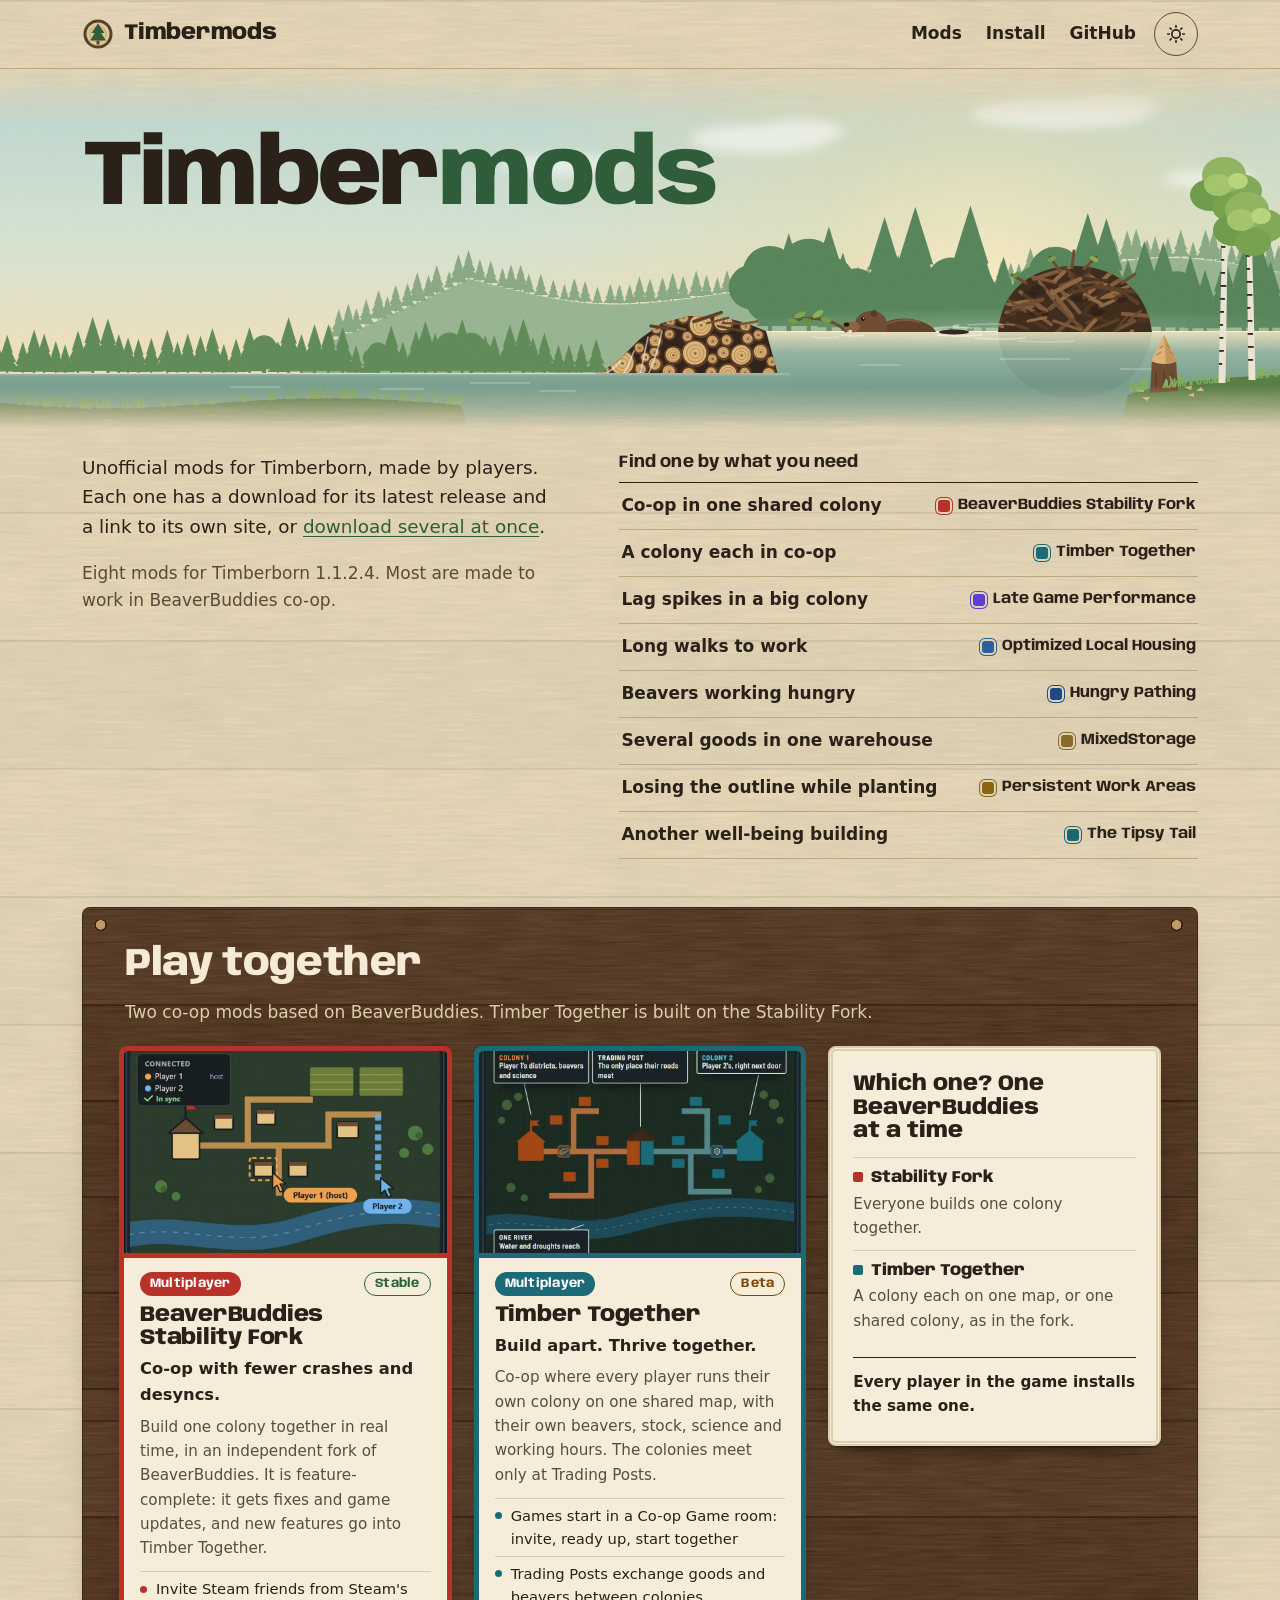
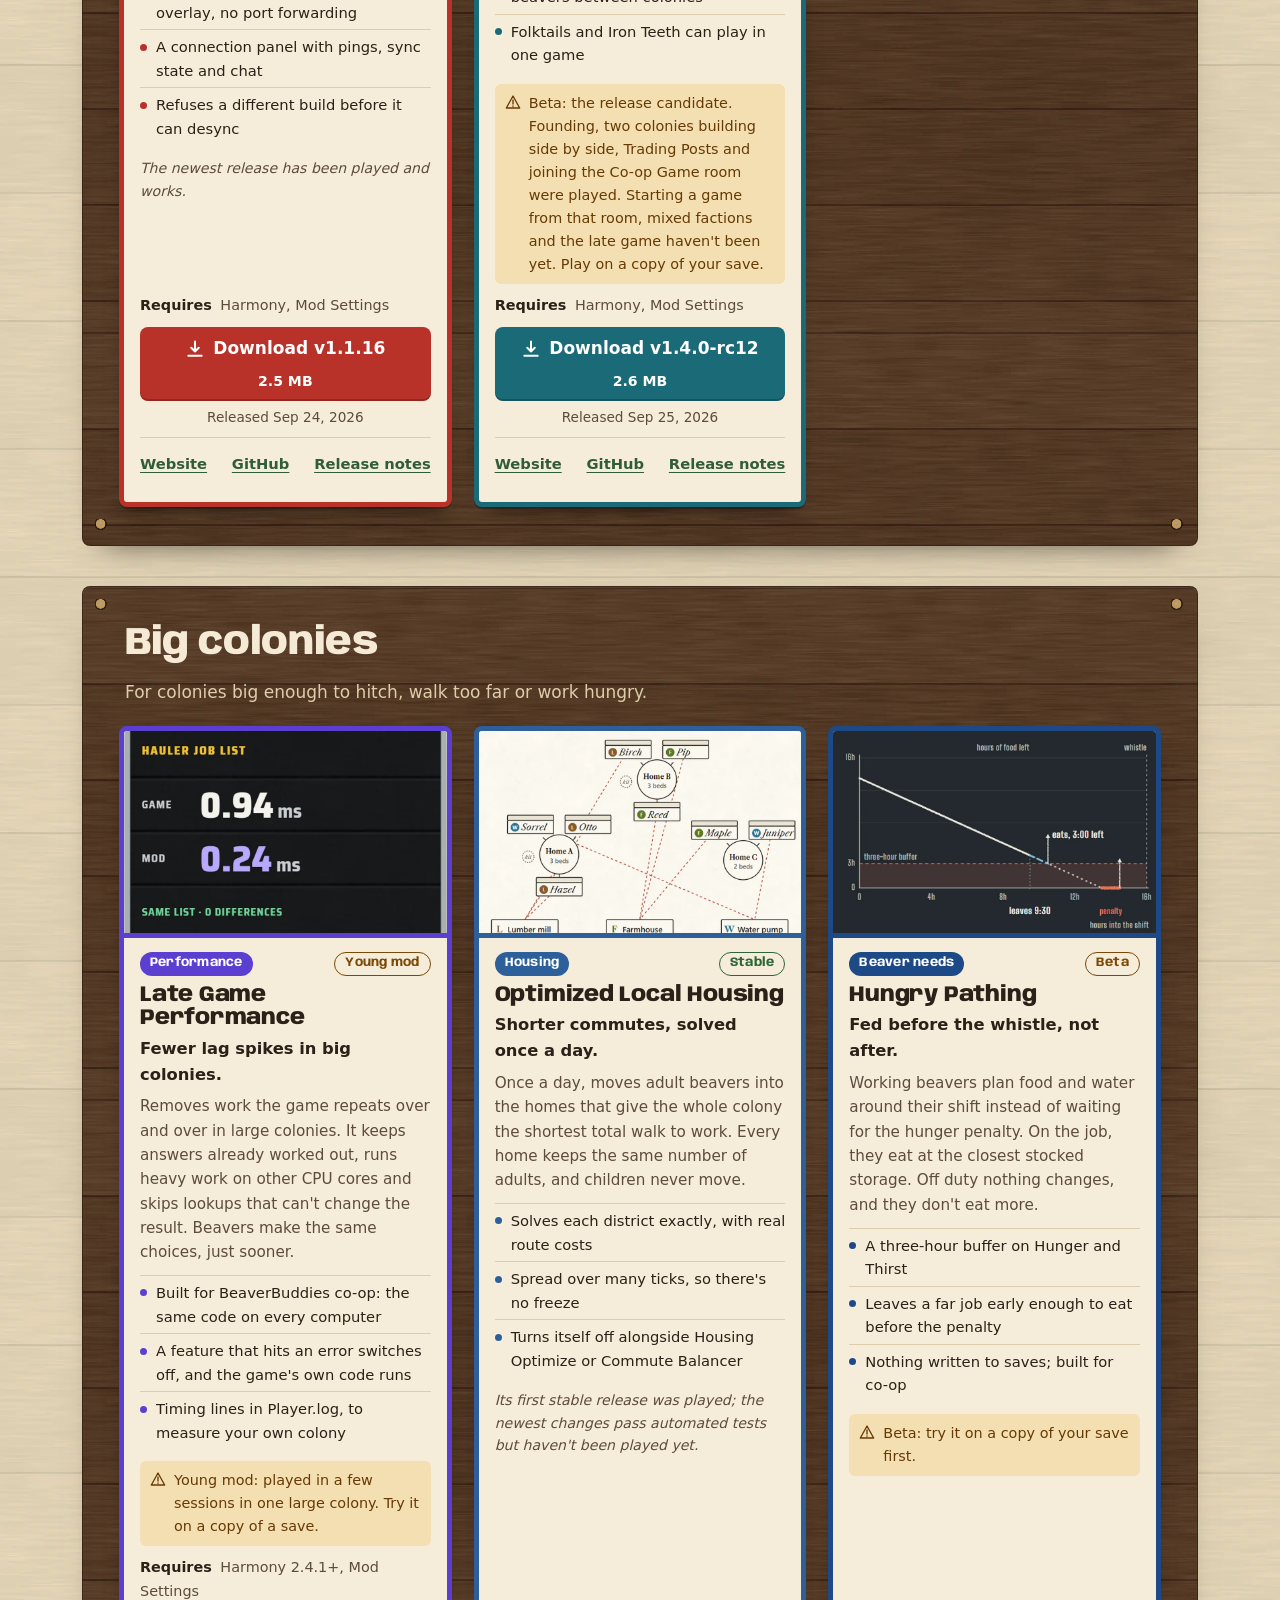
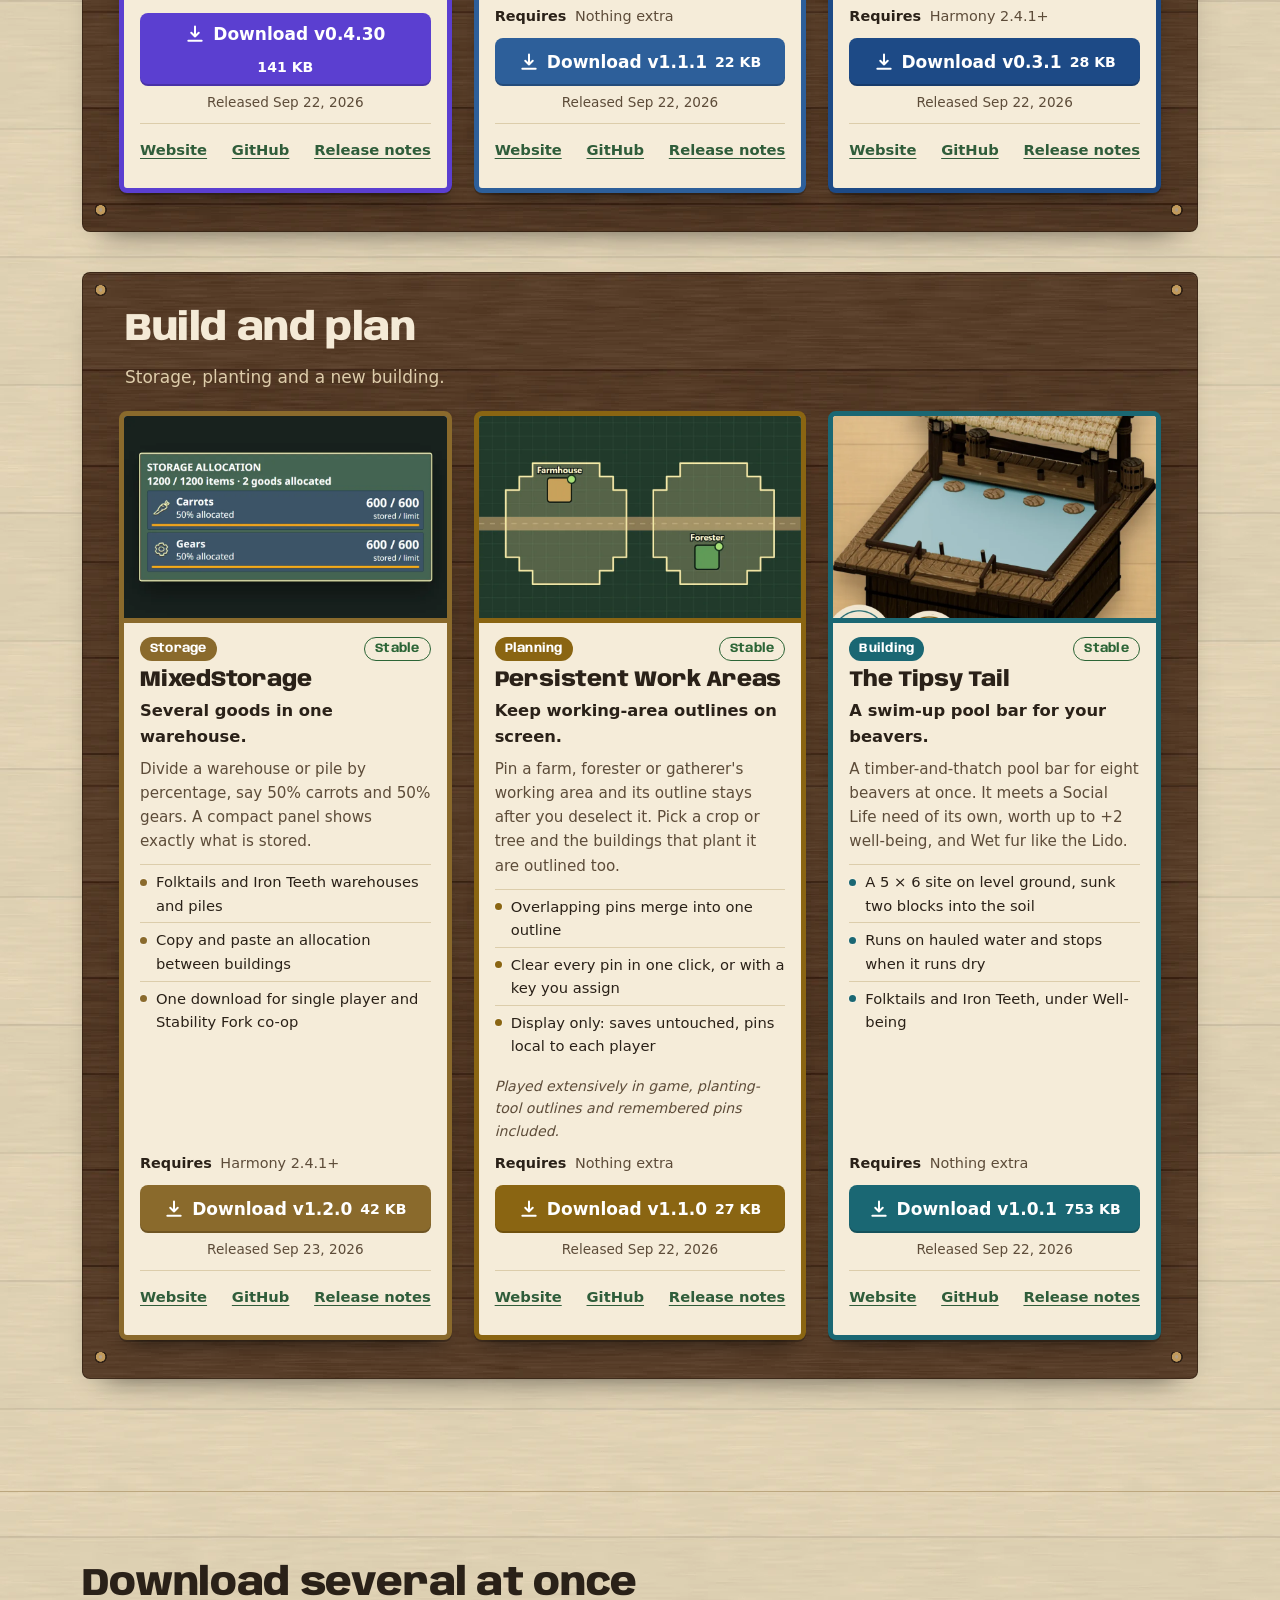
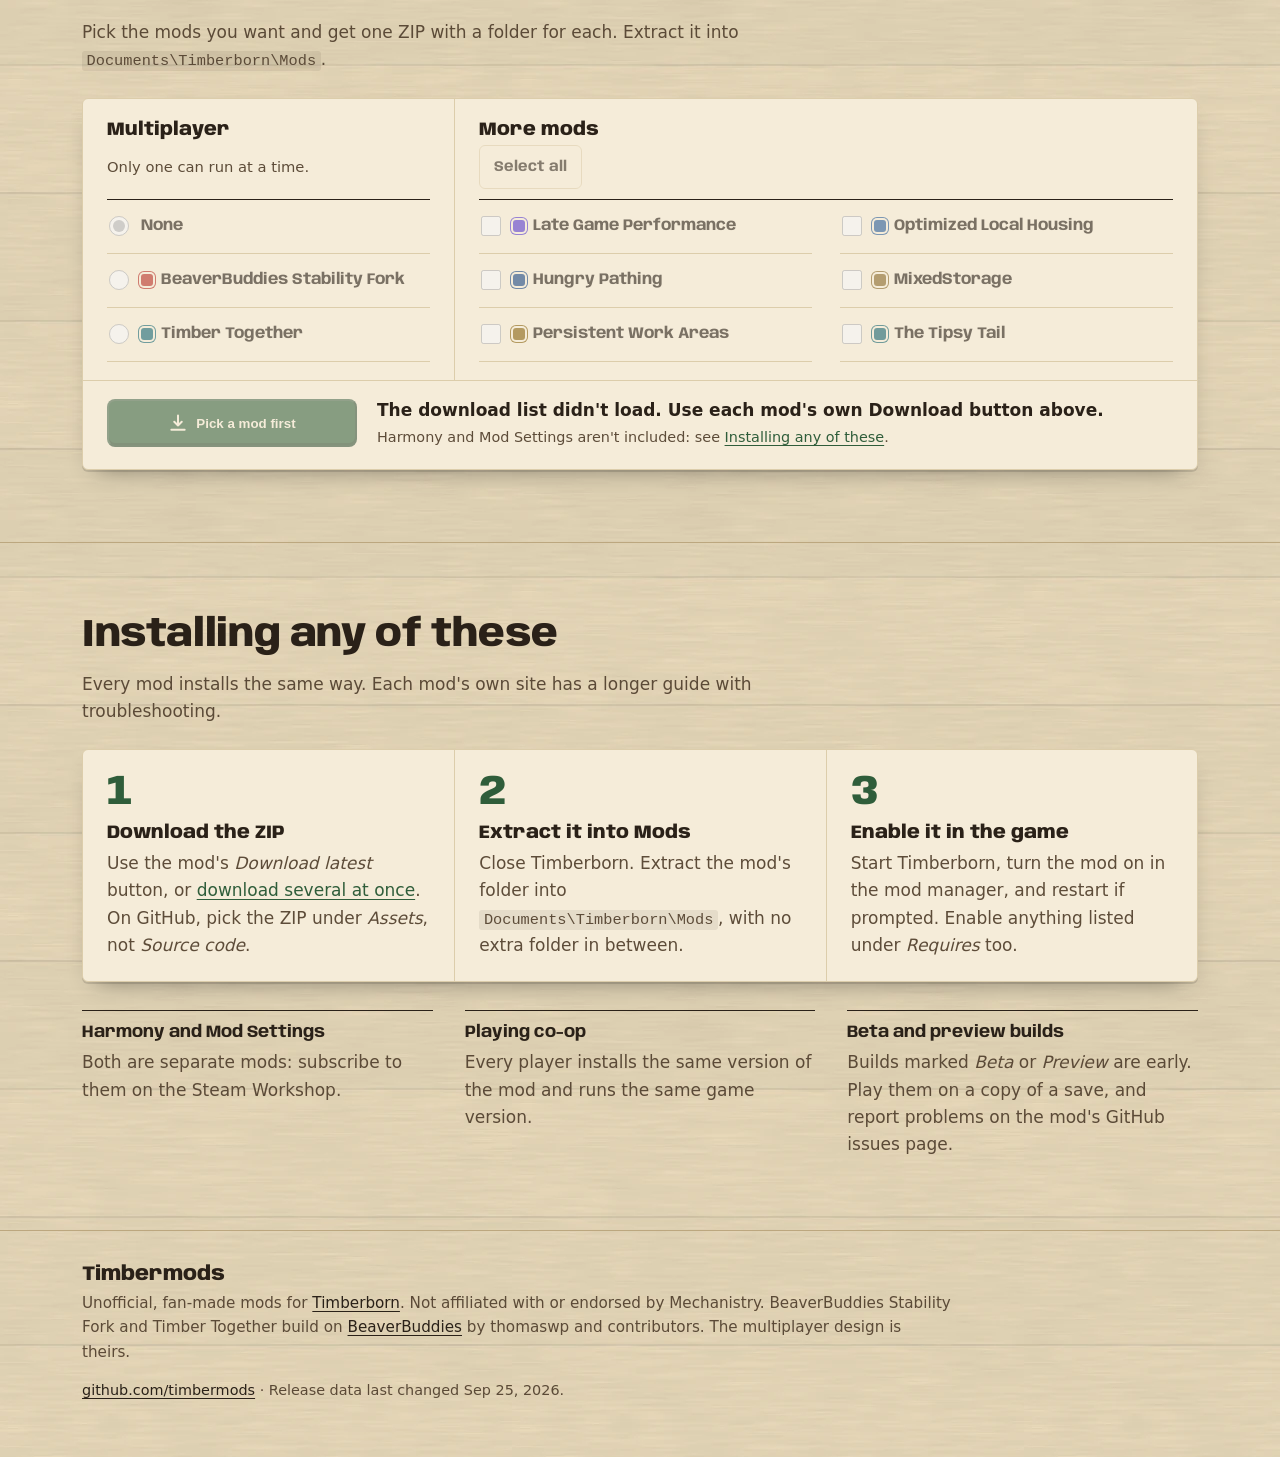
==== commit 0d91d294: "Download several at once: pick mods, get one ZIP A new section on the hub (#bundle) lets a visitor t" ====
--- a/index.html
+++ b/index.html
@@ -50,7 +50,7 @@
       </div>
       <div class="wrap cover-grid">
         <div>
-          <p class="lead">Unofficial mods for Timberborn, made by players. Each one has a download for its latest release and a link to its own site.</p>
+          <p class="lead">Unofficial mods for Timberborn, made by players. Each one has a download for its latest release and a link to its own site, or <a href="#bundle">download several at once</a>.</p>
           <p class="cover-facts">Eight mods for Timberborn 1.1.2.4. Most are made to work in BeaverBuddies co-op.</p>
         </div>
         <nav class="needs" aria-label="Find a mod by what you need">
@@ -240,6 +240,43 @@
       </div>
     </section>
 
+    <section id="bundle" class="bundle" aria-labelledby="bundle-title">
+      <div class="wrap">
+        <h2 id="bundle-title">Download several at once</h2>
+        <p class="section-lead">Pick the mods you want and get one ZIP with a folder for each. Extract it into <code>Documents\Timberborn\Mods</code>.</p>
+        <form class="picker" data-bundle>
+          <fieldset class="pick-group">
+            <legend>Multiplayer</legend>
+            <p class="pick-hint">Only one can run at a time.</p>
+            <div class="pick-list">
+            <label class="pick pick-none"><input type="radio" name="multiplayer" value="" checked><span class="pick-text"><span class="pick-name">None</span><span class="pick-ver"></span></span></label>
+            <label class="pick" style="--c:#b8322a"><input type="radio" name="multiplayer" value="beaverbuddies-stability-fork"><span class="pick-text"><span class="pick-name">BeaverBuddies Stability Fork</span><span class="pick-ver" data-ver></span></span></label>
+            <label class="pick" style="--c:#1a6a77"><input type="radio" name="multiplayer" value="timber-together"><span class="pick-text"><span class="pick-name">Timber Together</span><span class="pick-ver" data-ver></span></span></label>
+            </div>
+          </fieldset>
+          <fieldset class="pick-group">
+            <legend>More mods</legend>
+            <p class="pick-hint"><button class="pick-all" type="button" data-bundle-all disabled>Select all</button></p>
+            <div class="pick-list pick-list-two">
+            <label class="pick" style="--c:#5b3fd0"><input type="checkbox" name="mod" value="late-game-performance"><span class="pick-text"><span class="pick-name">Late Game Performance</span><span class="pick-ver" data-ver></span></span></label>
+            <label class="pick" style="--c:#2d5f9a"><input type="checkbox" name="mod" value="optimized-local-housing"><span class="pick-text"><span class="pick-name">Optimized Local Housing</span><span class="pick-ver" data-ver></span></span></label>
+            <label class="pick" style="--c:#1d4a86"><input type="checkbox" name="mod" value="hungry-pathing"><span class="pick-text"><span class="pick-name">Hungry Pathing</span><span class="pick-ver" data-ver></span></span></label>
+            <label class="pick" style="--c:#8a6a2c"><input type="checkbox" name="mod" value="mixedstorage"><span class="pick-text"><span class="pick-name">MixedStorage</span><span class="pick-ver" data-ver></span></span></label>
+            <label class="pick" style="--c:#8a6512"><input type="checkbox" name="mod" value="persistent-work-areas"><span class="pick-text"><span class="pick-name">Persistent Work Areas</span><span class="pick-ver" data-ver></span></span></label>
+            <label class="pick" style="--c:#1a6773"><input type="checkbox" name="mod" value="the-tipsy-tail"><span class="pick-text"><span class="pick-name">The Tipsy Tail</span><span class="pick-ver" data-ver></span></span></label>
+            </div>
+          </fieldset>
+          <div class="pick-foot">
+            <button class="btn pick-go" type="submit" data-bundle-go disabled><svg viewBox="0 0 24 24" aria-hidden="true"><path d="M12 3v12m0 0-4.5-4.5M12 15l4.5-4.5M4 20h16"/></svg><span class="btn-label">Pick a mod first</span><span class="btn-size" data-bundle-size></span></button>
+            <div class="pick-status">
+              <p class="pick-note" data-bundle-note aria-live="polite">Loading the list…</p>
+              <p class="pick-fine">Harmony and Mod Settings aren't included: see <a href="#install">Installing any of these</a>.</p>
+            </div>
+          </div>
+        </form>
+      </div>
+    </section>
+
     <section id="install" class="install" aria-labelledby="install-title">
       <div class="wrap">
         <h2 id="install-title">Installing any of these</h2>
@@ -248,7 +285,7 @@
           <li>
             <span class="step-n" aria-hidden="true">1</span>
             <h3>Download the ZIP</h3>
-            <p>Use the mod's <em>Download latest</em> button. On GitHub, pick the ZIP under <em>Assets</em>, not <em>Source code</em>.</p>
+            <p>Use the mod's <em>Download latest</em> button, or <a href="#bundle">download several at once</a>. On GitHub, pick the ZIP under <em>Assets</em>, not <em>Source code</em>.</p>
           </li>
           <li>
             <span class="step-n" aria-hidden="true">2</span>
@@ -278,5 +315,7 @@
   </footer>
 
   <script src="assets/site.js" defer></script>
+  <script src="assets/zipmerge.js" defer></script>
+  <script src="assets/bundle.js" defer></script>
 </body>
 </html>
--- a/assets/style.css
+++ b/assets/style.css
@@ -227,6 +227,37 @@
 .notes h3 { font: 700 1.05rem/1.25 var(--display); margin: 0 0 .3em; }
 .notes p { margin: 0; color: var(--muted); }
 
+/* ---------- download several at once: a paper sheet of ticks, one row per mod in its own colour ---------- */
+.bundle { padding: clamp(40px, 6vw, 72px) 0; border-top: 1px solid var(--rule); }
+.picker { display: grid; grid-template-columns: minmax(0, 1fr) minmax(0, 2fr); margin: 24px 0 0; background: var(--tile); color: var(--tile-ink); border-radius: 6px; border: 1px solid var(--tile-rule); box-shadow: 0 2px 0 rgba(0, 0, 0, .12), 0 12px 24px -14px rgba(0, 0, 0, .45); }
+.pick-group { min-width: 0; margin: 0; padding: 20px 24px 18px; border: 0; }
+.pick-group + .pick-group { border-left: 1px solid var(--tile-rule); }
+.pick-group legend { float: left; width: 100%; padding: 0; margin: 0 0 4px; font: 800 1.15rem/1.2 var(--display); }
+.pick-hint { clear: both; margin: 0 0 10px; min-height: 44px; display: flex; align-items: center; color: var(--tile-muted); font-size: .92rem; }
+.pick-list { border-top: 1.5px solid var(--tile-ink); }
+.pick-list-two { display: grid; grid-template-columns: repeat(2, minmax(0, 1fr)); column-gap: 28px; }
+.pick { display: grid; grid-template-columns: auto minmax(0, 1fr); gap: 4px 12px; align-items: center; min-height: 54px; padding: 6px 2px; border-bottom: 1px solid var(--tile-rule); cursor: pointer; }
+.pick input { width: 20px; height: 20px; margin: 0; accent-color: var(--tile-link); cursor: pointer; }
+.pick-text { display: flex; flex-direction: column; gap: 1px; min-width: 0; }
+.pick-name { display: inline-flex; align-items: center; gap: 8px; font: 700 .98rem/1.2 var(--display); }
+/* the mod's own colour, as in the need index */
+.pick-name::before { content: ""; flex: none; width: 12px; height: 12px; border-radius: 3px; background: var(--c); box-shadow: 0 0 0 2px var(--tile), 0 0 0 3px var(--c); }
+.pick-none .pick-name::before { display: none; }
+.pick-ver { padding-left: 20px; color: var(--tile-muted); font-size: .85rem; font-variant-numeric: tabular-nums; }
+.pick-ver:empty { display: none; }
+.pick:has(input:disabled) { cursor: default; }
+.pick:has(input:disabled) .pick-name { opacity: .6; }
+.pick-all { min-height: 44px; padding: 0 14px; border-radius: 6px; border: 1.5px solid var(--tile-rule); background: transparent; color: var(--tile-ink); font: 700 .9rem/1 var(--display); cursor: pointer; }
+.pick-all:hover:not(:disabled) { border-color: var(--tile-ink); }
+.pick-all:disabled { opacity: .55; cursor: default; }
+.pick-foot { grid-column: 1 / -1; display: flex; flex-wrap: wrap; align-items: center; gap: 12px 20px; padding: 16px 24px 20px; border-top: 1px solid var(--tile-rule); }
+.pick-go, .pick-go:hover { background: var(--link); color: var(--tile); min-width: 250px; }
+.pick-go:disabled { opacity: .55; filter: none; cursor: default; }
+.pick-status { flex: 1 1 280px; }
+.pick-note { margin: 0; min-height: 1.4em; font-weight: 650; }
+.pick-fine { margin: 2px 0 0; color: var(--tile-muted); font-size: .9rem; }
+.pick-fine a { color: var(--tile-link); }
+
 /* ---------- footer ---------- */
 .site-footer { border-top: 1px solid var(--rule); padding: 32px 0 40px; font-size: .95rem; color: var(--muted); }
 .site-footer p { max-width: 90ch; }
@@ -246,7 +277,8 @@
   .insert { align-self: stretch; }
 }
 @media (max-width: 860px) {
-  .cover-grid, .steps, .notes { grid-template-columns: minmax(0, 1fr); }
+  .cover-grid, .steps, .notes, .picker, .pick-list-two { grid-template-columns: minmax(0, 1fr); }
+  .pick-group + .pick-group { border-left: 0; border-top: 1px solid var(--tile-rule); }
   .steps li + li { border-left: 0; border-top: 1px solid var(--tile-rule); }
 }
 @media (max-width: 620px) {
@@ -260,6 +292,8 @@
   .site-header nav a { padding: 0 8px; }
   .needs a { grid-template-columns: minmax(0, 1fr); gap: 2px; }
   .needs .to { justify-self: start; }
+  .pick-group, .pick-foot { padding-left: 16px; padding-right: 16px; }
+  .pick-go { min-width: 0; width: 100%; }
   .blurb { font-size: .93rem; }
 }
 @media (prefers-reduced-motion: reduce) {
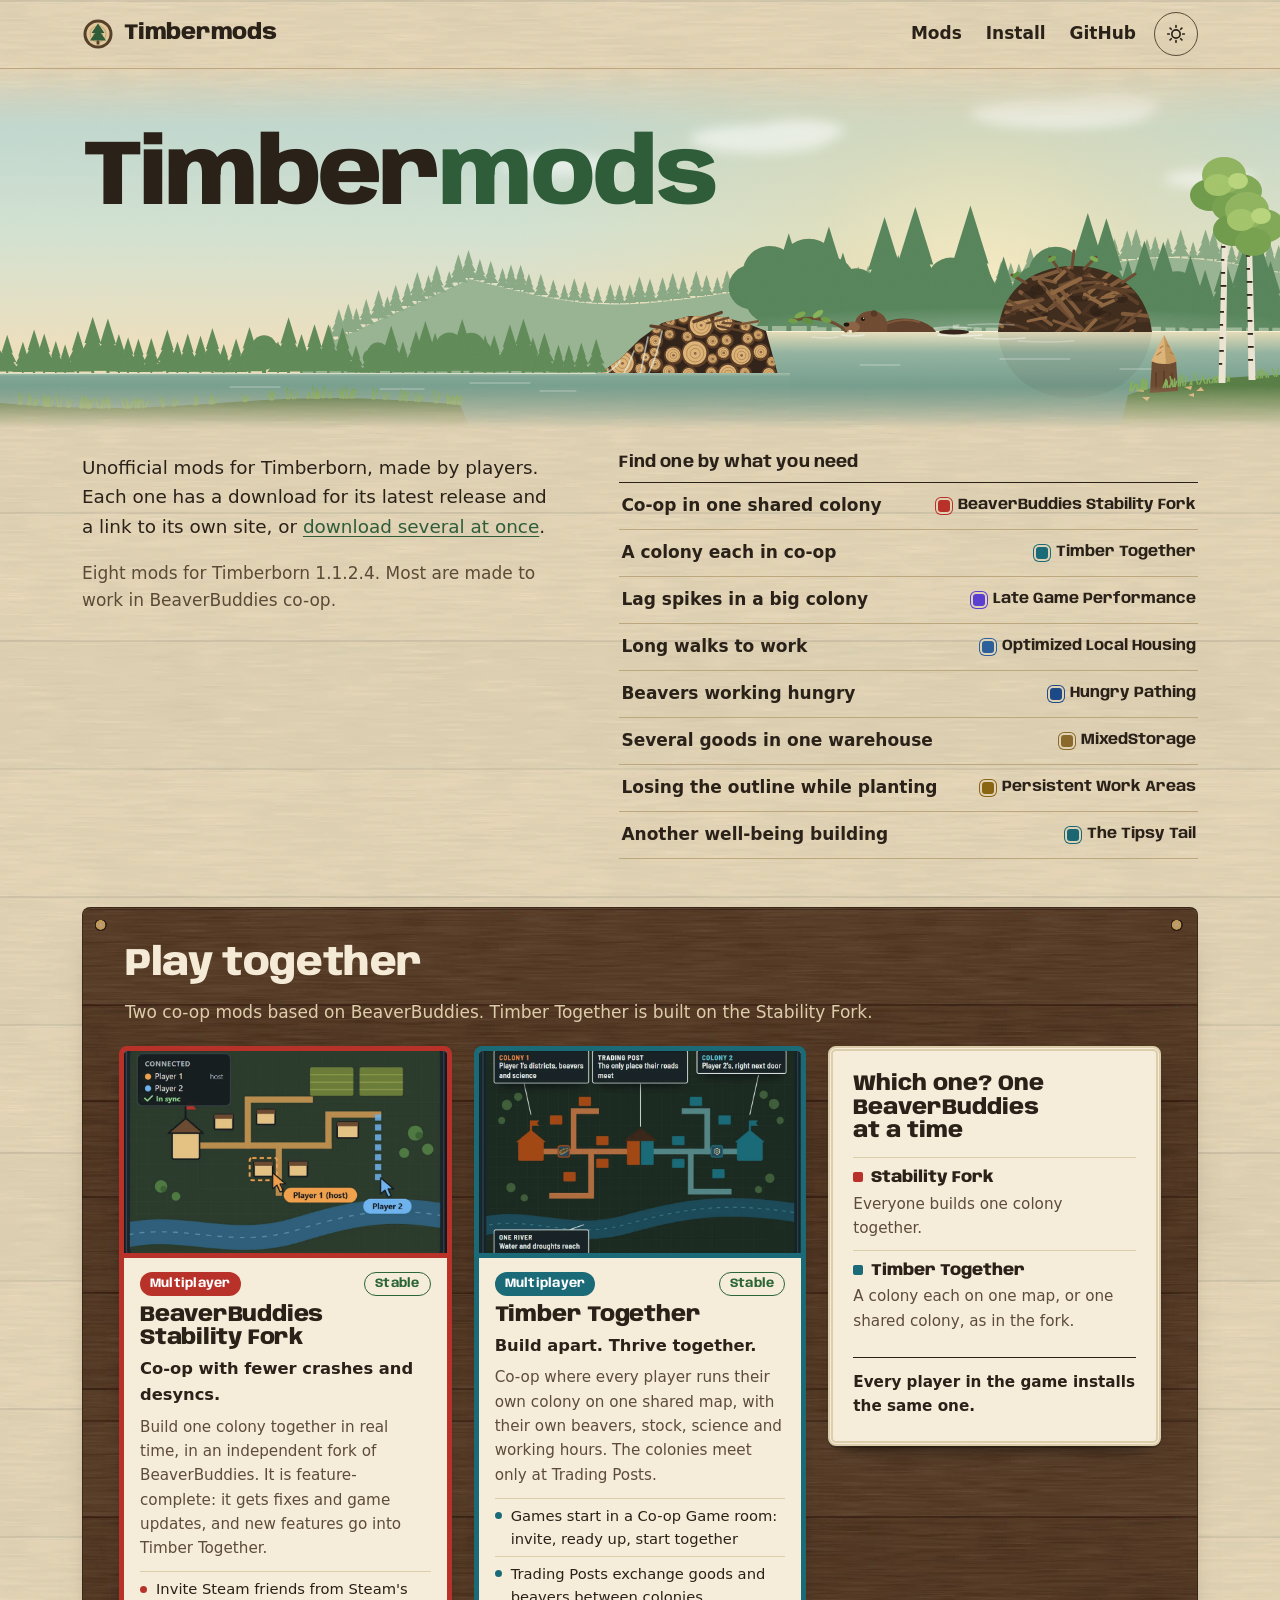
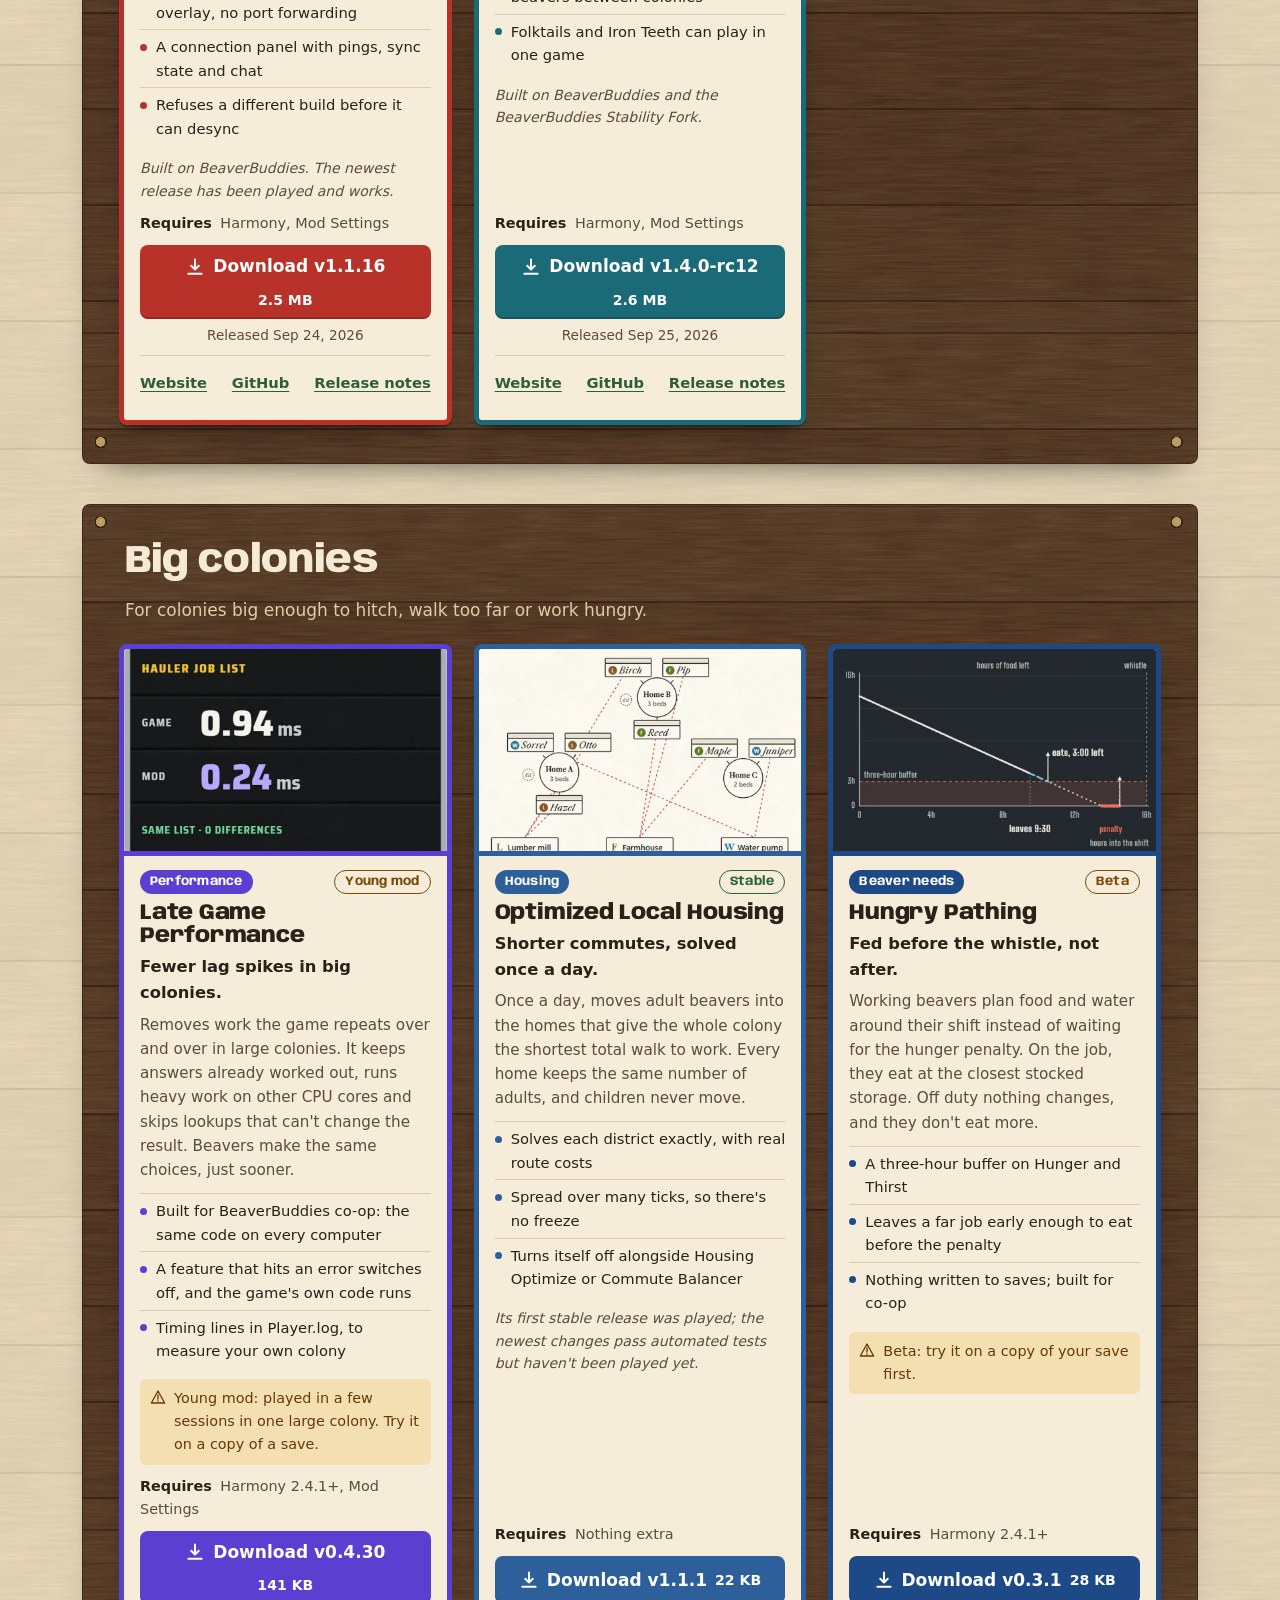
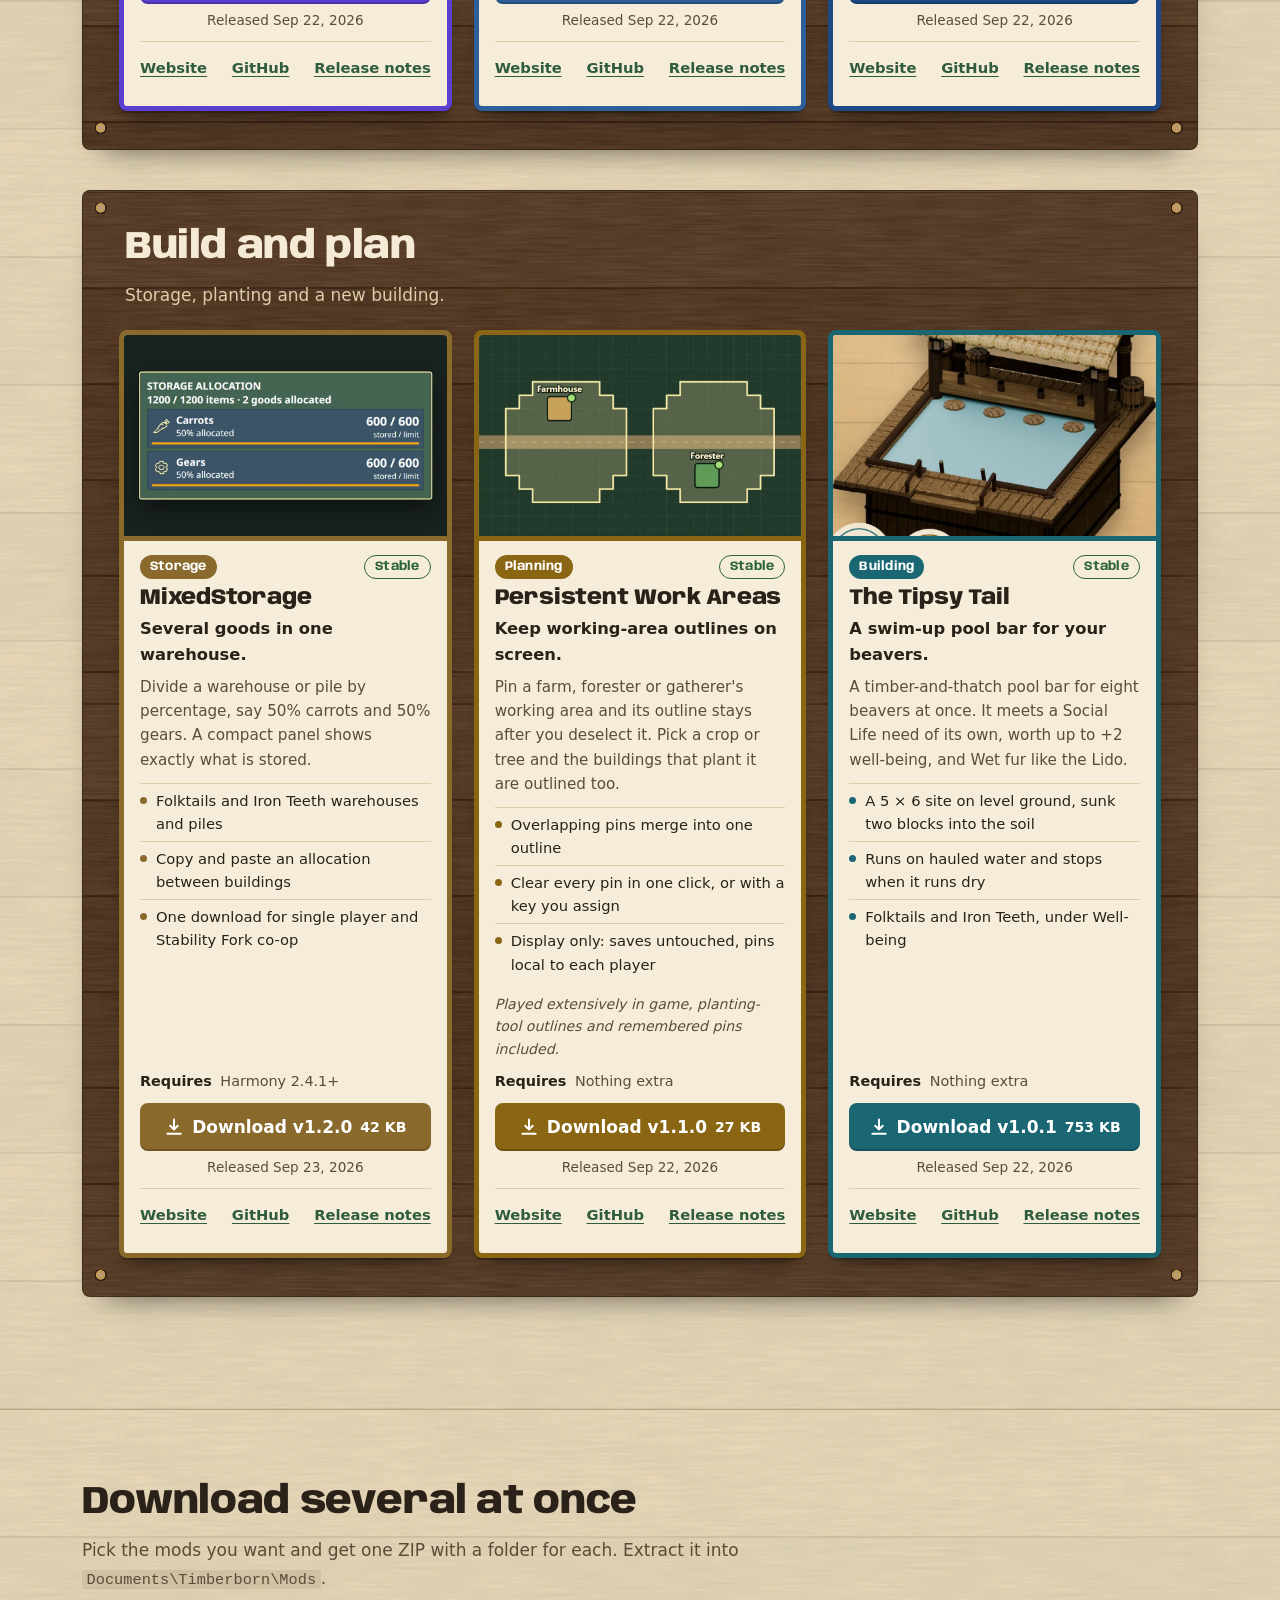
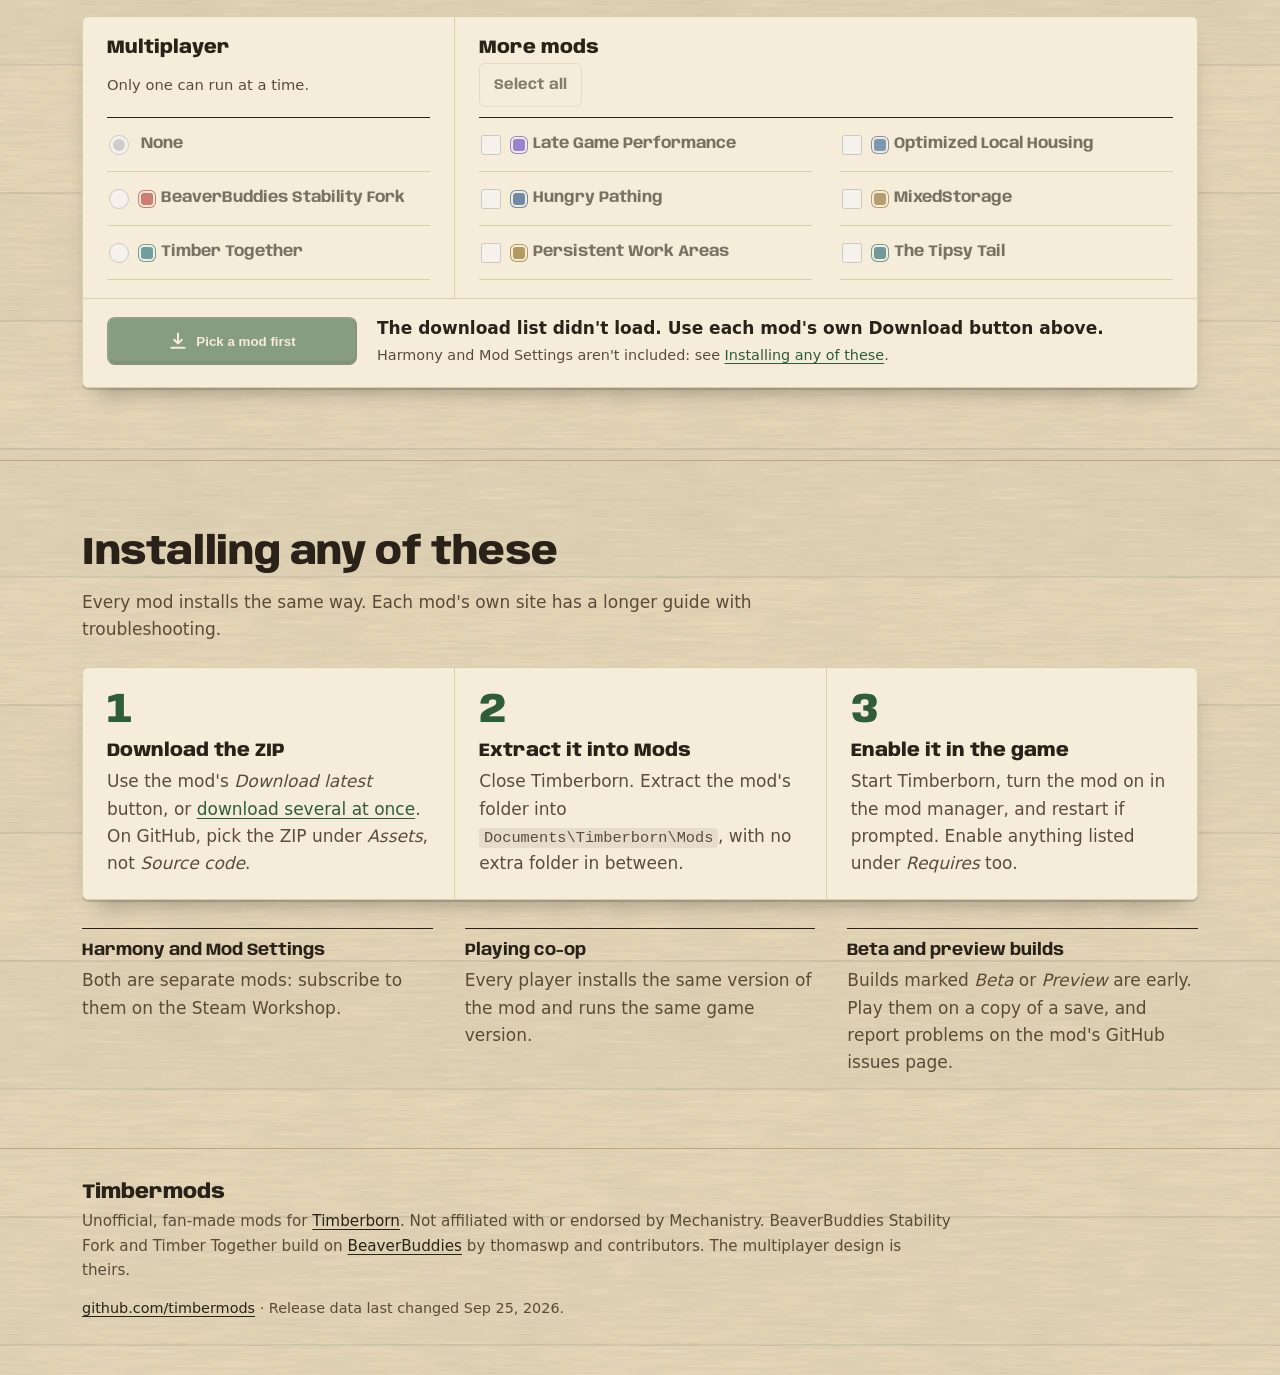
==== commit dba432ba: "Timber Together: no Beta caution; both co-op panels say what they are built on Timber Together's pan" ====
--- a/index.html
+++ b/index.html
@@ -84,7 +84,7 @@
             <p class="tagline">Co-op with fewer crashes and desyncs.</p>
             <p class="blurb">Build one colony together in real time, in an independent fork of BeaverBuddies. It is feature-complete: it gets fixes and game updates, and new features go into Timber Together.</p>
             <ul class="facts"><li>Invite Steam friends from Steam's overlay, no port forwarding</li><li>A connection panel with pings, sync state and chat</li><li>Refuses a different build before it can desync</li></ul>
-            <p class="status-line">The newest release has been played and works.</p>
+            <p class="status-line">Built on BeaverBuddies. The newest release has been played and works.</p>
             <p class="req"><span>Requires</span> Harmony, Mod Settings</p>
             <div class="dl">
               <a class="btn" data-download href="https://github.com/timbermods/BeaverBuddies-Stability-Fork/releases" rel="noopener"><svg viewBox="0 0 24 24" aria-hidden="true"><path d="M12 3v12m0 0-4.5-4.5M12 15l4.5-4.5M4 20h16"/></svg><span class="btn-label">Download latest</span><span class="btn-size" data-size></span></a>
@@ -94,7 +94,7 @@
           </div>
         </article></div>
         <div class="sleeve"><article class="card" id="timber-together" style="--c:#1a6a77"
-                 data-repo="timbermods/TimberTogether" data-asset="^TimberTogether-[\w.-]+\.zip$" data-maturity="Beta">
+                 data-repo="timbermods/TimberTogether" data-asset="^TimberTogether-[\w.-]+\.zip$">
           <a class="banner" href="https://timbermods.github.io/TimberTogether/" tabindex="-1" aria-hidden="true"><img src="assets/img/cards/timber-together.webp" width="960" height="600" alt="" loading="lazy" decoding="async"></a>
           <div class="body">
             <div class="meta"><span class="pill tag">Multiplayer</span><span class="pill status" data-status hidden></span></div>
@@ -102,7 +102,7 @@
             <p class="tagline">Build apart. Thrive together.</p>
             <p class="blurb">Co-op where every player runs their own colony on one shared map, with their own beavers, stock, science and working hours. The colonies meet only at Trading Posts.</p>
             <ul class="facts"><li>Games start in a Co-op Game room: invite, ready up, start together</li><li>Trading Posts exchange goods and beavers between colonies</li><li>Folktails and Iron Teeth can play in one game</li></ul>
-            <p class="caution"><svg viewBox="0 0 24 24" aria-hidden="true"><path d="M12 3 2 21h20L12 3Zm0 6v6m0 3v.5"/></svg>Beta: the release candidate. Founding, two colonies building side by side, Trading Posts and joining the Co-op Game room were played. Starting a game from that room, mixed factions and the late game haven't been yet. Play on a copy of your save.</p>
+            <p class="status-line">Built on BeaverBuddies and the BeaverBuddies Stability Fork.</p>
             <p class="req"><span>Requires</span> Harmony, Mod Settings</p>
             <div class="dl">
               <a class="btn" data-download href="https://github.com/timbermods/TimberTogether/releases" rel="noopener"><svg viewBox="0 0 24 24" aria-hidden="true"><path d="M12 3v12m0 0-4.5-4.5M12 15l4.5-4.5M4 20h16"/></svg><span class="btn-label">Download latest</span><span class="btn-size" data-size></span></a>
